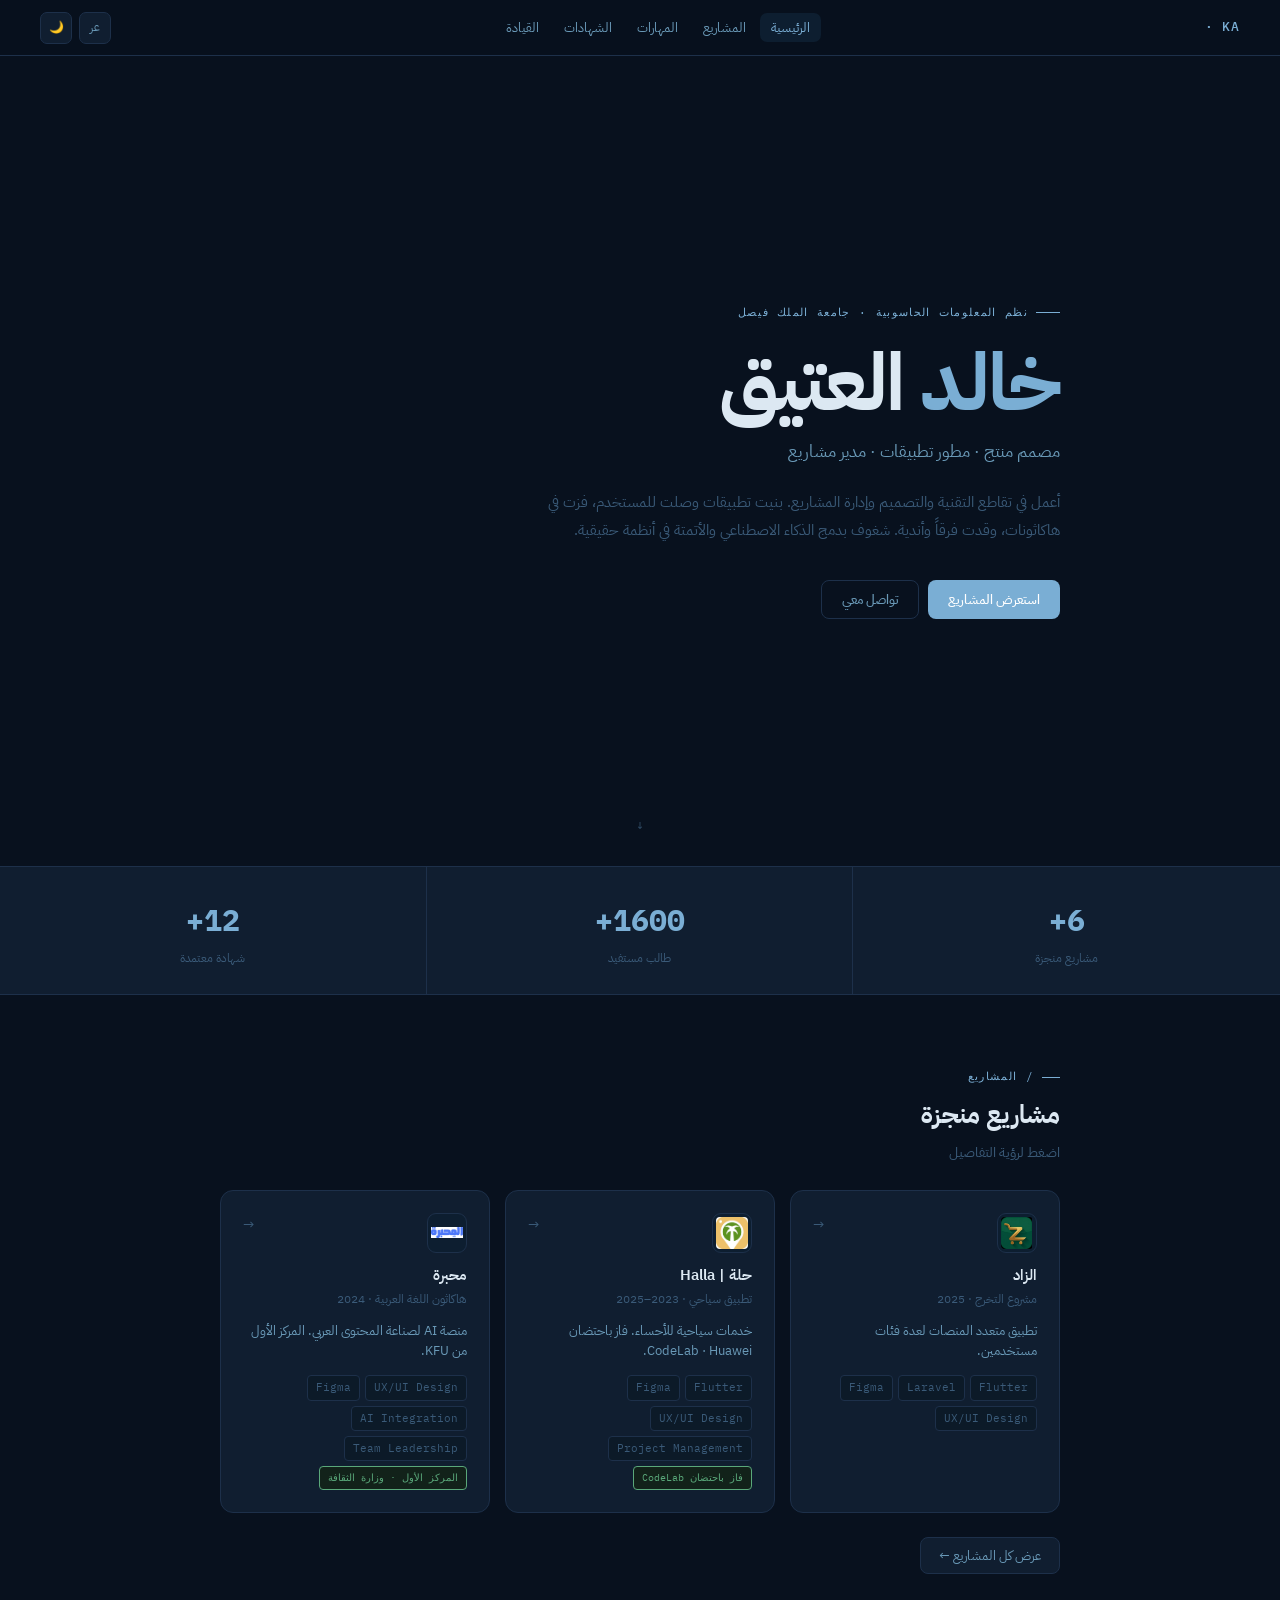
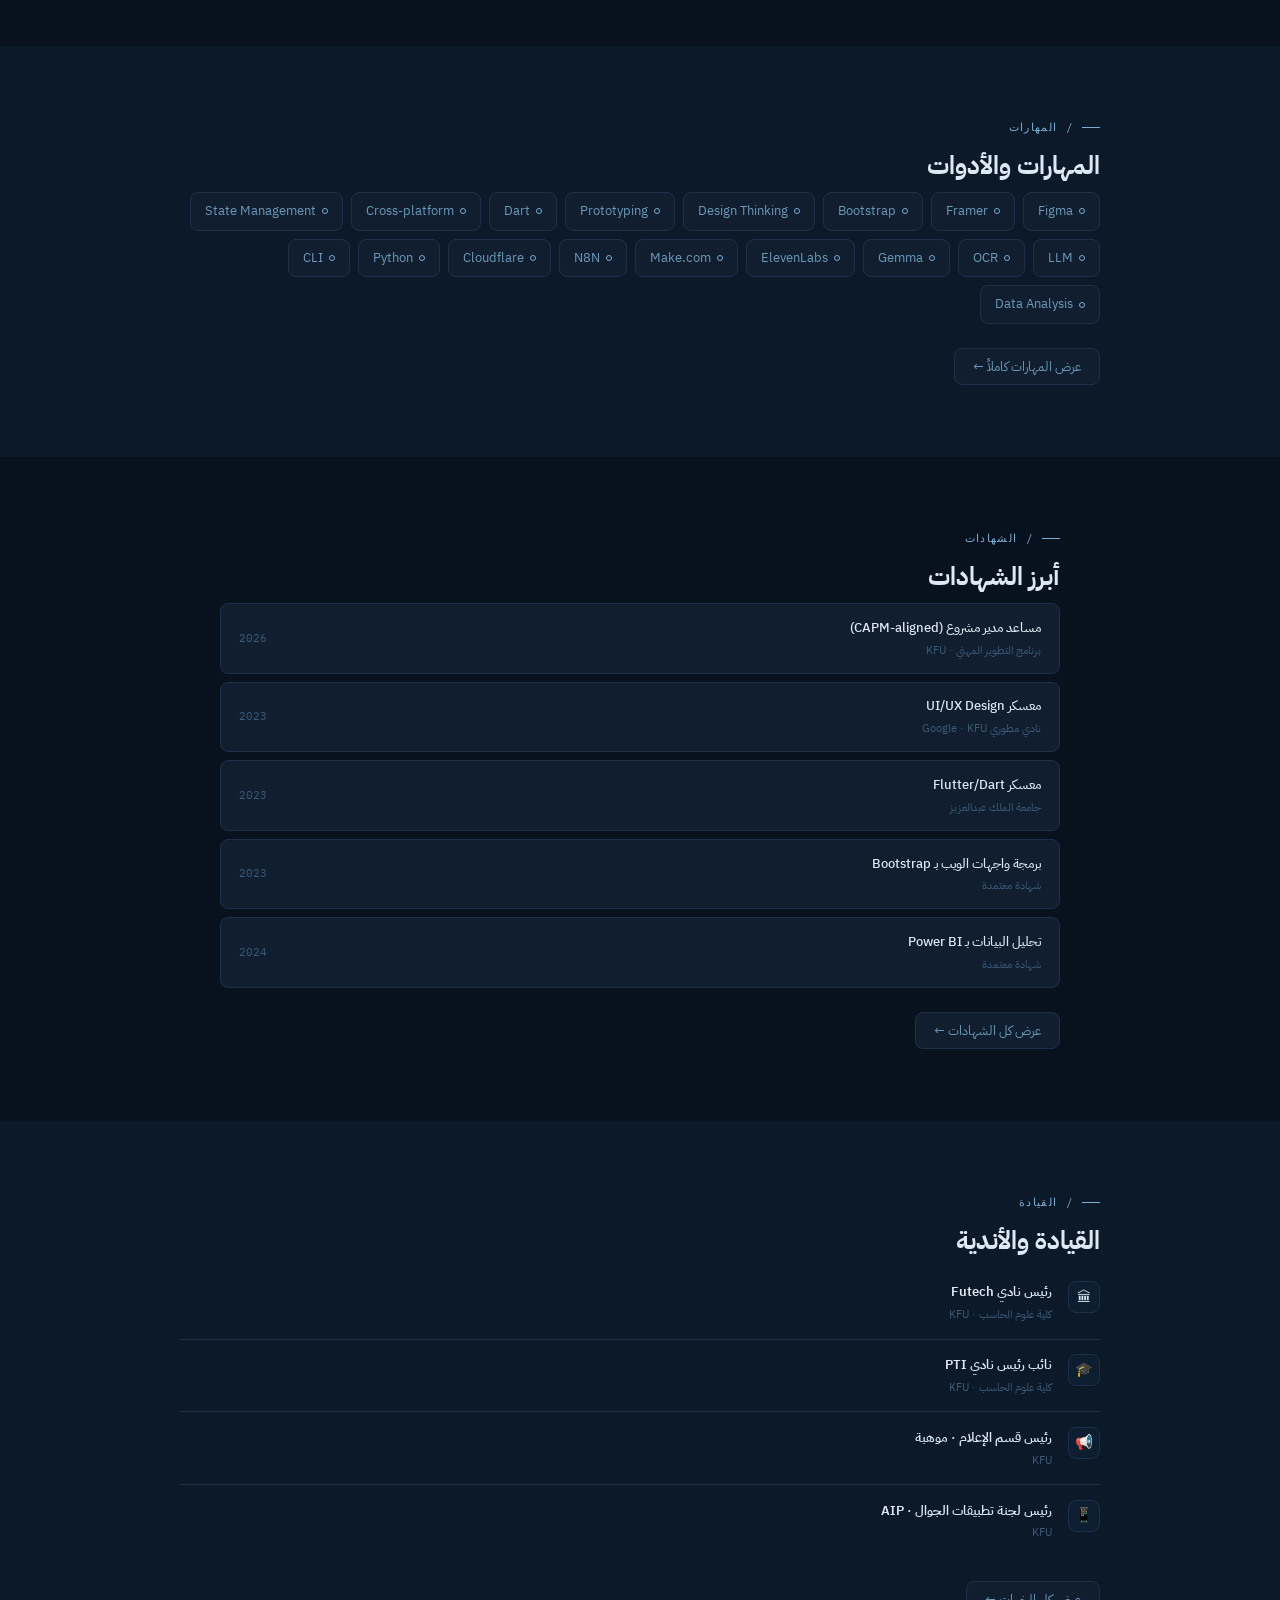
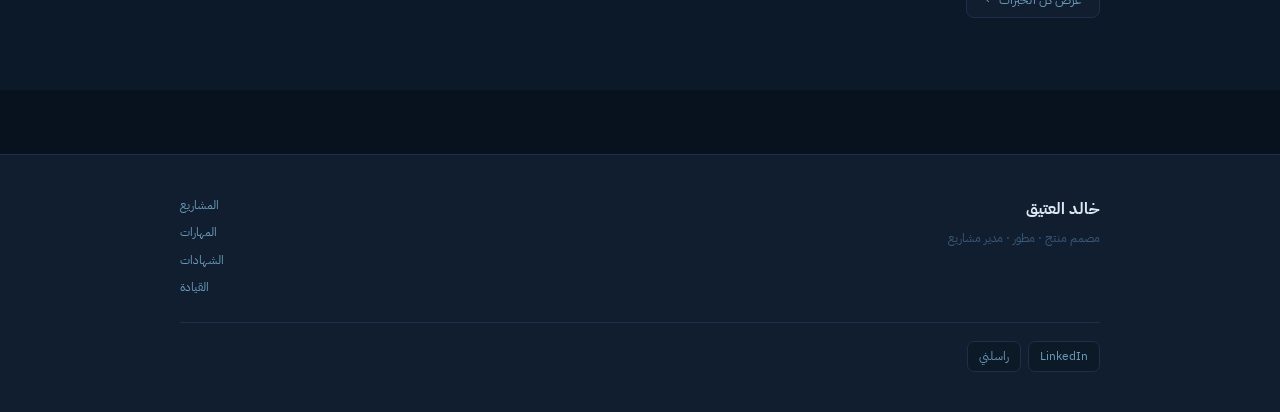
==== index.html @ 97aa2353 "Remove email protection link from index.html" ====
<!DOCTYPE html>
<html lang="ar" dir="rtl" data-theme="dark">
<head>
<meta charset="UTF-8">
<meta name="viewport" content="width=device-width,initial-scale=1.0">
<title>خالد العتيق</title>
<style>
@import url('https://fonts.googleapis.com/css2?family=IBM+Plex+Sans+Arabic:wght@300;400;500;600;700&family=IBM+Plex+Mono:wght@400;500&display=swap');

/* ── PEARL BLUE / STEEL BLUE PALETTE ── */
[data-theme="dark"]{
  --bg:#08111e;--bg2:#0c1928;--surface:#101e30;--surface2:#162538;
  --border:#1d304a;--text:#dce8f2;--text2:#6a9ab8;--muted:#3a5a78;
  --accent:#7aaed4;--accent2:#4d8ab0;--accent-dim:#0d1e30;
  --pearl:#b8d4e8;--navy:#0d2040;
  --tag:#0c1a28;--bw:#12221a;--bwt:#5aa87a;
}
[data-theme="light"]{
  --bg:#f4f8fc;--bg2:#eaf2f8;--surface:#ffffff;--surface2:#f0f7fd;
  --border:#c0d4e8;--text:#0a1828;--text2:#1a5078;--muted:#5a88a8;
  --accent:#1a6898;--accent2:#2878b0;--accent-dim:#daecf8;
  --pearl:#1a5078;--navy:#0d2040;
  --tag:#e0eef8;--bw:#d8f0e4;--bwt:#1a7840;
}

*{margin:0;padding:0;box-sizing:border-box}
html{scroll-behavior:smooth}
body{background:var(--bg);color:var(--text);font-family:'IBM Plex Sans Arabic',sans-serif;font-size:15px;line-height:1.75;transition:background .3s,color .3s}

/* NAV */
nav{position:fixed;top:0;left:0;right:0;z-index:200;background:rgba(8,17,30,.92);border-bottom:1px solid var(--border);backdrop-filter:blur(20px);display:flex;align-items:center;justify-content:space-between;padding:0 2.5rem;height:56px;transition:background .3s}
[data-theme="light"] nav{background:rgba(244,248,252,.92)}
.nav-logo{font-family:'IBM Plex Mono',monospace;font-size:13px;color:var(--accent);cursor:pointer;letter-spacing:.06em;font-weight:500}
.nav-links{display:flex;gap:3px;align-items:center}
.nav-link{background:none;border:none;cursor:pointer;color:var(--text2);font-family:'IBM Plex Sans Arabic',sans-serif;font-size:13px;padding:5px 11px;border-radius:7px;transition:all .15s}
.nav-link:hover{color:var(--text);background:var(--surface2)}
.nav-link.active{color:var(--accent);background:var(--accent-dim)}
.nav-ctrl{display:flex;gap:7px;align-items:center}
.ibt{background:var(--surface);border:1px solid var(--border);border-radius:7px;width:32px;height:32px;display:flex;align-items:center;justify-content:center;cursor:pointer;font-size:12px;color:var(--text2);transition:all .15s}
.ibt:hover{border-color:var(--accent);color:var(--accent)}

/* PAGES */
.page{display:none}
.page.active{display:block}
#page-home{padding-top:56px}

/* HERO */
.hero{min-height:90vh;display:flex;flex-direction:column;justify-content:center;padding:0 2.5rem;max-width:920px;margin:0 auto;position:relative}
.ey{font-family:'IBM Plex Mono',monospace;font-size:11px;color:var(--accent);letter-spacing:.12em;margin-bottom:1.1rem;display:flex;align-items:center;gap:8px}
.ey::before{content:'';width:24px;height:1px;background:var(--accent)}
.hero-name{font-size:clamp(2.8rem,7vw,5rem);font-weight:700;line-height:1.08;letter-spacing:-.025em;margin-bottom:.7rem}
.hero-name em{color:var(--accent);font-style:normal}
.hero-role{font-size:1.05rem;color:var(--text2);margin-bottom:1.4rem}
.hero-bio{font-size:.92rem;color:var(--muted);max-width:520px;line-height:1.9;margin-bottom:2.2rem}
.hero-cta{display:flex;gap:9px;flex-wrap:wrap}
.btn{padding:9px 20px;border-radius:8px;font-size:13px;font-family:'IBM Plex Sans Arabic',sans-serif;cursor:pointer;border:none;transition:all .2s;font-weight:500}
.btn-p{background:var(--accent);color:#fff}
.btn-p:hover{opacity:.85;transform:translateY(-1px)}
.btn-o{background:transparent;border:1px solid var(--border);color:var(--text2)}
.btn-o:hover{border-color:var(--accent);color:var(--accent);background:var(--accent-dim)}
.scroll-hint{position:absolute;bottom:2rem;left:50%;transform:translateX(-50%);display:flex;flex-direction:column;align-items:center;gap:4px;color:var(--muted);font-size:10px;font-family:'IBM Plex Mono',monospace;animation:bob 2.2s ease-in-out infinite}
@keyframes bob{0%,100%{transform:translateX(-50%) translateY(0)}50%{transform:translateX(-50%) translateY(7px)}}

/* STATS */
.stats{display:grid;grid-template-columns:repeat(3,1fr);background:var(--surface);border-top:1px solid var(--border);border-bottom:1px solid var(--border)}
.st{padding:1.6rem 1.5rem;text-align:center}
.st+.st{border-right:1px solid var(--border)}
html[dir="ltr"] .st+.st{border-right:none;border-left:1px solid var(--border)}
.stn{font-family:'IBM Plex Mono',monospace;font-size:1.9rem;font-weight:700;color:var(--accent);display:block}
.stl{font-size:12px;color:var(--muted);margin-top:2px}

/* HOME SECTIONS */
.hs{padding:4.5rem 2.5rem;max-width:920px;margin:0 auto}
.hs-alt{background:var(--bg2);padding:4.5rem 2.5rem}
.hs-alt-in{max-width:920px;margin:0 auto}
.sec-ey{font-family:'IBM Plex Mono',monospace;font-size:11px;color:var(--accent);letter-spacing:.12em;margin-bottom:.4rem;display:flex;align-items:center;gap:8px}
.sec-ey::before{content:'';width:18px;height:1px;background:var(--accent)}
.sec-ttl{font-size:1.55rem;font-weight:700;margin-bottom:.3rem}
.sec-sub{color:var(--muted);font-size:.87rem;margin-bottom:1.5rem}
.sec-footer{margin-top:1.5rem;display:flex;align-items:center;gap:8px}
.more-btn{background:var(--surface);border:1px solid var(--border);border-radius:8px;padding:8px 18px;font-size:13px;color:var(--text2);cursor:pointer;font-family:'IBM Plex Sans Arabic',sans-serif;transition:all .15s}
.more-btn:hover{border-color:var(--accent);color:var(--accent);background:var(--accent-dim)}

/* PROJECT CARDS */
.pgrid{display:grid;grid-template-columns:repeat(auto-fill,minmax(255px,1fr));gap:.9rem}
.pcard{background:var(--surface);border:1px solid var(--border);border-radius:13px;padding:1.4rem;cursor:pointer;transition:all .2s;display:flex;flex-direction:column;gap:.65rem}
.pcard:hover{border-color:var(--accent);transform:translateY(-3px);box-shadow:0 8px 28px rgba(122,174,212,.12);background:var(--surface2)}
.pcard-top{display:flex;justify-content:space-between;align-items:flex-start}
.pcard-ico{width:40px;height:40px;border-radius:9px;background:var(--accent-dim);display:flex;align-items:center;justify-content:center;font-size:1.15rem;border:1px solid var(--border)}
.parr{color:var(--muted);font-size:14px;transition:color .15s}
.pcard:hover .parr{color:var(--accent)}
.pt{font-size:.92rem;font-weight:600}
.ps{font-size:12px;color:var(--muted)}
.pd{font-size:13px;color:var(--text2);line-height:1.6}
.tags{display:flex;flex-wrap:wrap;gap:5px;margin-top:3px}
.tag{background:var(--tag);border:1px solid var(--border);border-radius:4px;padding:2px 8px;font-size:11px;color:var(--muted);font-family:'IBM Plex Mono',monospace}
.badge{padding:2px 8px;border-radius:4px;font-size:10px;font-family:'IBM Plex Mono',monospace;border:1px solid}
.b-def{background:var(--tag);border-color:var(--border);color:var(--muted)}
.b-win{background:var(--bw);border-color:var(--bwt);color:var(--bwt)}

/* HOME SKILLS — compact chips */
.hs-skill-row{display:flex;flex-wrap:wrap;gap:8px}
.hsc{background:var(--surface);border:1px solid var(--border);border-radius:8px;padding:7px 14px;font-size:13px;color:var(--text2);display:flex;align-items:center;gap:6px;cursor:pointer;transition:all .15s}
.hsc:hover{border-color:var(--accent);color:var(--accent);background:var(--accent-dim)}
.hsc-dot{width:6px;height:6px;border-radius:50%;background:var(--accent-dim);border:1px solid var(--accent);flex-shrink:0}

/* HOME CERTS — compact list */
.cert-compact{display:flex;flex-direction:column;gap:.5rem}
.cc-row{background:var(--surface);border:1px solid var(--border);border-radius:8px;padding:.8rem 1.1rem;display:flex;justify-content:space-between;align-items:center;gap:1rem;cursor:default;transition:border-color .15s}
.cc-row:hover{border-color:var(--accent-dim)}
.cc-name{font-size:13px;font-weight:500}
.cc-org{font-size:11px;color:var(--muted);margin-top:1px}
.cc-yr{font-family:'IBM Plex Mono',monospace;font-size:11px;color:var(--muted);white-space:nowrap}

/* HOME LEADERSHIP — compact timeline */
.tl-compact{display:flex;flex-direction:column}
.tlc{display:grid;grid-template-columns:32px 1fr;gap:1rem;padding:.9rem 0;border-bottom:1px solid var(--border);align-items:start}
.tlc:last-child{border-bottom:none}
.tlc-ico{width:32px;height:32px;border-radius:8px;background:var(--accent-dim);border:1px solid var(--border);display:flex;align-items:center;justify-content:center;font-size:.9rem;flex-shrink:0}
.tlc-t{font-size:13px;font-weight:600;margin-bottom:1px}
.tlc-o{font-size:11px;color:var(--muted)}

/* INNER SKILL CARDS */
.skill-cards{display:grid;grid-template-columns:repeat(auto-fill,minmax(270px,1fr));gap:1rem}
.skcard{background:var(--surface);border:1px solid var(--border);border-radius:13px;padding:1.4rem;transition:border-color .2s}
.skcard:hover{border-color:var(--accent)}
.skcard-head{display:flex;align-items:center;gap:10px;margin-bottom:.9rem}
.skcard-ico{width:36px;height:36px;border-radius:8px;background:var(--accent-dim);border:1px solid var(--border);display:flex;align-items:center;justify-content:center;font-size:.95rem;flex-shrink:0}
.skcard-name{font-size:.93rem;font-weight:600}
.skcard-desc{font-size:12px;color:var(--text2);line-height:1.65;margin-bottom:.8rem}
.skcard-linked{display:flex;flex-wrap:wrap;gap:5px}
.lnk{background:var(--tag);border:1px solid var(--border);border-radius:6px;padding:3px 9px;font-size:11px;color:var(--text2);cursor:pointer;transition:all .15s}
.lnk:hover{border-color:var(--accent);color:var(--accent);background:var(--accent-dim)}

/* INNER PAGES */
.inner{padding-top:56px;min-height:100vh}
.icont{max-width:920px;margin:0 auto;padding:3rem 2.5rem}
.back{display:inline-flex;align-items:center;gap:6px;color:var(--muted);font-size:13px;cursor:pointer;margin-bottom:1.5rem;transition:color .15s}
.back:hover{color:var(--accent)}
.dcard{background:var(--surface);border:1px solid var(--border);border-radius:13px;padding:1.8rem;margin-bottom:1rem}
.d-ico{width:48px;height:48px;border-radius:9px;background:var(--accent-dim);display:flex;align-items:center;justify-content:center;font-size:1.3rem;margin-bottom:1rem;border:1px solid var(--border)}
.d-ttl{font-size:1.4rem;font-weight:700;margin-bottom:.25rem}
.d-meta{font-size:12px;color:var(--muted);margin-bottom:.8rem}
.d-desc{font-size:.91rem;color:var(--text2);line-height:1.88}
.dsec{margin-top:1.3rem}
.dslbl{font-family:'IBM Plex Mono',monospace;font-size:10px;color:var(--accent);letter-spacing:.1em;margin-bottom:.6rem}
.dbuls{display:flex;flex-direction:column;gap:.35rem}
.dbul{font-size:13px;color:var(--text2);padding-right:1rem;position:relative}
.dbul::before{content:'–';position:absolute;right:0;color:var(--accent)}
html[dir="ltr"] .dbul{padding-right:0;padding-left:1rem}
html[dir="ltr"] .dbul::before{right:auto;left:0}
.chips{display:flex;flex-wrap:wrap;gap:5px}
.chip{background:var(--tag);border:1px solid var(--border);border-radius:7px;padding:4px 10px;font-size:12px;color:var(--text2);cursor:pointer;transition:all .15s}
.chip:hover{border-color:var(--accent);color:var(--accent);background:var(--accent-dim)}
.divl{border:none;border-top:1px solid var(--border);margin:2rem 0}

/* INNER TIMELINE */
.tl{display:flex;flex-direction:column}
.tli{display:grid;grid-template-columns:90px 1fr;gap:1.4rem;padding:1.1rem 0;border-bottom:1px solid var(--border)}
.tli:last-child{border-bottom:none}
.tly{font-family:'IBM Plex Mono',monospace;font-size:11px;color:var(--accent);padding-top:3px}
.tlt{font-size:14px;font-weight:600;margin-bottom:2px}
.tlo{font-size:12px;color:var(--muted);margin-bottom:4px}
.tld{font-size:13px;color:var(--text2);line-height:1.6}

/* FOOTER */
footer{background:var(--surface);border-top:1px solid var(--border);padding:2.5rem 2.5rem;margin-top:4rem}
.fti{max-width:920px;margin:0 auto;display:grid;grid-template-columns:1fr auto;gap:2rem;align-items:start}
.ft-n{font-size:1rem;font-weight:700;margin-bottom:.3rem}
.ft-tg{font-size:12px;color:var(--muted)}
.ft-ls{display:flex;flex-direction:column;gap:.4rem;align-items:flex-end}
.ft-l{font-size:12px;color:var(--text2);cursor:pointer;transition:color .15s}
.ft-l:hover{color:var(--accent)}
.ftb{max-width:920px;margin:1.5rem auto 0;border-top:1px solid var(--border);padding-top:1.1rem;display:flex;justify-content:space-between;align-items:center;flex-wrap:wrap;gap:.8rem}
.ftc{font-size:11px;color:var(--muted);font-family:'IBM Plex Mono',monospace}
.ftcs{display:flex;gap:7px}
.ftch{background:var(--tag);border:1px solid var(--border);border-radius:7px;padding:4px 11px;font-size:12px;color:var(--text2);cursor:pointer;transition:all .15s}
.ftch:hover{border-color:var(--accent);color:var(--accent)}

/* CERT FULL */
.cert-full{display:flex;flex-direction:column;gap:.6rem}
.cf{background:var(--surface);border:1px solid var(--border);border-radius:9px;padding:.9rem 1.2rem;flex-direction:column;gap:4px;display:flex;transition:border-color .15s}
.cf:hover{border-color:var(--accent)}
.cf-h{display:flex;justify-content:space-between;align-items:center;gap:1rem}
.cf-n{font-size:13px;font-weight:500}
.cf-o{font-size:11px;color:var(--muted);margin-top:1px}
.cf-y{font-family:'IBM Plex Mono',monospace;font-size:11px;color:var(--muted);white-space:nowrap}

@media(max-width:640px){nav{padding:0 1rem}.hero,.hs,.icont{padding:2rem 1rem}.stats{grid-template-columns:1fr 1fr}.pgrid,.skill-cards{grid-template-columns:1fr}.fti{grid-template-columns:1fr}.ft-ls{align-items:flex-start}.nav-link:not(.active){display:none}}
</style>
</head>
<body>
<div id="img-store" style="display:none">
  <img id="img-mihbara-logo" src="[data-uri]">
  <img id="img-halla-logo" src="[data-uri]">
  <img id="img-alzad-logo" src="[data-uri]">
  <img id="img-halla" src="[data-uri]">
  <img id="img-barbershop" src="[data-uri]">
  <img id="img-mihbara" src="[data-uri]">
  <img id="img-shahidati" src="[data-uri]">
</div>


<nav>
  <div class="nav-logo" onclick="go('home')">KA ·</div>
  <div class="nav-links">
    <button class="nav-link active" data-p="home" onclick="go('home')" data-ar="الرئيسية" data-en="Home">الرئيسية</button>
    <button class="nav-link" data-p="projects" onclick="go('projects')" data-ar="المشاريع" data-en="Projects">المشاريع</button>
    <button class="nav-link" data-p="skills" onclick="go('skills')" data-ar="المهارات" data-en="Skills">المهارات</button>
    <button class="nav-link" data-p="certs" onclick="go('certs')" data-ar="الشهادات" data-en="Certs">الشهادات</button>
    <button class="nav-link" data-p="lead" onclick="go('lead')" data-ar="القيادة" data-en="Leadership">القيادة</button>
  </div>
  <div class="nav-ctrl">
    <div class="ibt" onclick="toggleLang()" id="langBtn">عر</div>
    <div class="ibt" onclick="toggleTheme()" id="themeBtn">🌙</div>
  </div>
</nav>

<!-- ═══════ HOME ═══════ -->
<div id="page-home" class="page active">

  <section class="hero">
    <div class="ey" data-ar="نظم المعلومات الحاسوبية · جامعة الملك فيصل" data-en="Computer Information Systems · King Faisal University">نظم المعلومات الحاسوبية · جامعة الملك فيصل</div>
    <h1 class="hero-name"><em data-ar="خالد" data-en="Khaled">خالد</em> <span data-ar="العتيق" data-en="Alateeq">العتيق</span></h1>
    <p class="hero-role" data-ar="مصمم منتج · مطور تطبيقات · مدير مشاريع" data-en="Product Designer · App Developer · Project Manager">مصمم منتج · مطور تطبيقات · مدير مشاريع</p>
    <p class="hero-bio" data-ar="أعمل في تقاطع التقنية والتصميم وإدارة المشاريع. بنيت تطبيقات وصلت للمستخدم، فزت في هاكاثونات، وقدت فرقاً وأندية. شغوف بدمج الذكاء الاصطناعي والأتمتة في أنظمة حقيقية." data-en="I work at the intersection of technology, design, and project management. Built real apps, won hackathons, led clubs and teams. Passionate about AI integration and automation in real systems.">أعمل في تقاطع التقنية والتصميم وإدارة المشاريع. بنيت تطبيقات وصلت للمستخدم، فزت في هاكاثونات، وقدت فرقاً وأندية. شغوف بدمج الذكاء الاصطناعي والأتمتة في أنظمة حقيقية.</p>
    <div class="hero-cta">
      <button class="btn btn-p" onclick="go('projects')" data-ar="استعرض المشاريع" data-en="View Projects">استعرض المشاريع</button>
      <button class="btn btn-o" onclick="window.open('https://linkedin.com/in/khaled-alateeq')" data-ar="تواصل معي" data-en="Get in Touch">تواصل معي</button>
    </div>
    <div class="scroll-hint">↓</div>
  </section>

  <div class="stats">
    <div class="st"><span class="stn">6+</span><div class="stl" data-ar="مشاريع منجزة" data-en="Projects">مشاريع منجزة</div></div>
    <div class="st"><span class="stn">1600+</span><div class="stl" data-ar="طالب مستفيد" data-en="Students Reached">طالب مستفيد</div></div>
    <div class="st"><span class="stn">12+</span><div class="stl" data-ar="شهادة معتمدة" data-en="Certifications">شهادة معتمدة</div></div>
  </div>

  <!-- HOME: PROJECTS -->
  <div class="hs">
    <div class="sec-ey" data-ar="/ المشاريع" data-en="/ projects">/ المشاريع</div>
    <h2 class="sec-ttl" data-ar="مشاريع منجزة" data-en="Selected Work">مشاريع منجزة</h2>
    <p class="sec-sub" data-ar="اضغط لرؤية التفاصيل" data-en="Click for full details">اضغط لرؤية التفاصيل</p>
    <div class="pgrid" id="hpg"></div>
    <div class="sec-footer">
      <button class="more-btn" onclick="go('projects')" data-ar="عرض كل المشاريع ←" data-en="All Projects →">عرض كل المشاريع ←</button>
    </div>
  </div>

  <!-- HOME: SKILLS -->
  <div class="hs-alt">
    <div class="hs-alt-in">
      <div class="sec-ey" data-ar="/ المهارات" data-en="/ skills">/ المهارات</div>
      <h2 class="sec-ttl" data-ar="المهارات والأدوات" data-en="Skills & Tools">المهارات والأدوات</h2>
      <div class="hs-skill-row" id="hsk"></div>
      <div class="sec-footer"><button class="more-btn" onclick="go('skills')" data-ar="عرض المهارات كاملاً ←" data-en="All Skills →">عرض المهارات كاملاً ←</button></div>
    </div>
  </div>

  <!-- HOME: CERTS -->
  <div class="hs">
    <div class="sec-ey" data-ar="/ الشهادات" data-en="/ certifications">/ الشهادات</div>
    <h2 class="sec-ttl" data-ar="أبرز الشهادات" data-en="Top Certifications">أبرز الشهادات</h2>
    <div class="cert-compact" id="hcl"></div>
    <div class="sec-footer"><button class="more-btn" onclick="go('certs')" data-ar="عرض كل الشهادات ←" data-en="All Certifications →">عرض كل الشهادات ←</button></div>
  </div>

  <!-- HOME: LEADERSHIP -->
  <div class="hs-alt">
    <div class="hs-alt-in">
      <div class="sec-ey" data-ar="/ القيادة" data-en="/ leadership">/ القيادة</div>
      <h2 class="sec-ttl" data-ar="القيادة والأندية" data-en="Leadership & Clubs">القيادة والأندية</h2>
      <div class="tl-compact" id="htl"></div>
      <div class="sec-footer"><button class="more-btn" onclick="go('lead')" data-ar="عرض كل الخبرات ←" data-en="All Experience →">عرض كل الخبرات ←</button></div>
    </div>
  </div>

  <footer>
    <div class="fti">
      <div><div class="ft-n" data-ar="خالد العتيق" data-en="Khaled Alateeq">خالد العتيق</div><div class="ft-tg" data-ar="مصمم منتج · مطور · مدير مشاريع" data-en="Product Designer · Developer · PM">مصمم منتج · مطور · مدير مشاريع</div></div>
      <div class="ft-ls">
        <div class="ft-l" onclick="go('projects')" data-ar="المشاريع" data-en="Projects">المشاريع</div>
        <div class="ft-l" onclick="go('skills')" data-ar="المهارات" data-en="Skills">المهارات</div>
        <div class="ft-l" onclick="go('certs')" data-ar="الشهادات" data-en="Certs">الشهادات</div>
        <div class="ft-l" onclick="go('lead')" data-ar="القيادة" data-en="Leadership">القيادة</div>
      </div>
    </div>
    <div class="ftb">
      <div class="ftcs">
        <div class="ftch" onclick="window.open('https://linkedin.com/in/khaled-alateeq')">LinkedIn</div>
        <div class="ftch" onclick="window.open('mailto:k.akateeq.cis@gmail.com')" data-ar="راسلني" data-en="Email">راسلني</div>
      </div>
    </div>
  </footer>
</div>

<!-- ═══════ PROJECTS PAGE ═══════ -->
<div id="page-projects" class="page inner">
  <div class="icont">
    <div class="sec-ey" data-ar="/ المشاريع" data-en="/ projects">/ المشاريع</div>
    <h1 class="sec-ttl" style="margin-bottom:1.6rem" data-ar="مشاريع منجزة" data-en="Selected Work">مشاريع منجزة</h1>
    <div class="pgrid" id="ipg"></div>
  </div>
</div>

<!-- PROJECT DETAIL -->
<div id="page-pd" class="page inner">
  <div class="icont">
    <div class="back" onclick="go('projects')">← <span data-ar="المشاريع" data-en="Projects">المشاريع</span></div>
    <div id="pdb"></div>
  </div>
</div>

<!-- ═══════ SKILLS PAGE ═══════ -->
<div id="page-skills" class="page inner">
  <div class="icont">
    <div class="sec-ey" data-ar="/ المهارات" data-en="/ skills">/ المهارات</div>
    <h1 class="sec-ttl" style="margin-bottom:1.6rem" data-ar="المهارات والأدوات" data-en="Skills & Tools">المهارات والأدوات</h1>
    <div class="skill-cards" id="isk"></div>
  </div>
</div>

<!-- ═══════ CERTS PAGE ═══════ -->
<div id="page-certs" class="page inner">
  <div class="icont">
    <div class="sec-ey" data-ar="/ الشهادات" data-en="/ certifications">/ الشهادات</div>
    <h1 class="sec-ttl" style="margin-bottom:1.6rem" data-ar="الشهادات والتدريب" data-en="Certifications">الشهادات والتدريب</h1>
    <div class="cert-full" id="icl"></div>
  </div>
</div>

<!-- ═══════ LEADERSHIP PAGE ═══════ -->
<div id="page-lead" class="page inner">
  <div class="icont">
    <div class="sec-ey" data-ar="/ القيادة" data-en="/ leadership">/ القيادة</div>
    <h1 class="sec-ttl" style="margin-bottom:1.6rem" data-ar="القيادة والأندية" data-en="Leadership & Clubs">القيادة والأندية</h1>
    <div class="tl" id="itl"></div>
  </div>
</div>

<script data-cfasync="false" src="/cdn-cgi/scripts/5c5dd728/cloudflare-static/email-decode.min.js"></script><script>
const S={lang:'ar',theme:'dark'};
const ar=()=>S.lang==='ar';
const t=o=>o[S.lang]||o.ar;

const PROJ=[
  {id:'alzad',ico:'🏗',img:'',badges:[],
   ar:{title:'الزاد',sub:'مشروع التخرج · 2025',desc:'تطبيق متعدد المنصات لعدة فئات مستخدمين.',long:'مشروع تخرج متكامل على iOS وAndroid مع خلفية Laravel وذكاء اصطناعي. أجريت دراسة جدوى كاملة، حللت الأنظمة، صممت بـ Figma، وطورت بـ Flutter.',roles:['محلل أنظمة','مصمم UX/UI','مطور Flutter','دراسة جدوى']},
   en:{title:'Al-Zad',sub:'Graduation Project · 2025',desc:'Cross-platform app for multiple user types.',long:'Full graduation project on iOS & Android with Laravel backend and AI integration. Conducted feasibility study, systems analysis, designed with Figma, built with Flutter.',roles:['Systems Analyst','UX/UI Designer','Flutter Developer','Feasibility Study']},
   skills:['Flutter','Laravel','Figma','UX/UI Design','AI Integration','SQL'],certs:['flutter-bc','ux-bc']},
  {id:'halla',ico:'🗺',img:'[data-uri]',badges:[{ar:'فاز باحتضان CodeLab',en:'Won CodeLab Incubation',w:true}],
   ar:{title:'حلة | Halla',sub:'تطبيق سياحي · 2023–2025',desc:'خدمات سياحية للأحساء. فاز باحتضان CodeLab · Huawei.',long:"مشروع ريادي سياحي. صممت الواجهات وطورت التطبيق وأدرت المشروع. شارك في هاكاثونات وبرنامج منشآت (8 أسابيع).",roles:['مصمم UX/UI','مطور Flutter','مدير مشروع']},
   en:{title:'Halla | حلة',sub:'Tourism App · 2023–2025',desc:'Tourism services app for Al-Ahsa. Won CodeLab incubation.',long:"Startup tourism project. Designed UI, developed the app, managed the project. Participated in hackathons and Monsha'at pre-accelerator (8 weeks).",roles:['UX/UI Designer','Flutter Developer','Project Manager']},
   skills:['Flutter','Figma','UX/UI Design','Project Management'],certs:['flutter-bc']},
  {id:'mihbara',ico:'✦',img:'[data-uri]',badges:[{ar:'المركز الأول · وزارة الثقافة',en:'1st Place · Ministry of Culture',w:true}],
   ar:{title:'محبرة',sub:'هاكاثون اللغة العربية · 2024',desc:'منصة AI لصناعة المحتوى العربي. المركز الأول من KFU.',long:'منصة ذكاء اصطناعي للكتّاب العرب. قدت الفريق في 36 ساعة للفوز بالمركز الأول في هاكاثون وزارة الثقافة.',roles:['قائد UX/UI','قيادة الفريق','تصميم العرض']},
   en:{title:'Mihbara',sub:'Arabic Hackathon · 2024',desc:'AI Arabic content platform. 1st place, only winner from KFU.',long:'AI platform for Arabic content creation. Led team through 36-hour hackathon, designed full UX, won 1st place at Ministry of Culture.',roles:['UX/UI Lead','Team Leadership','Pitch Design']},
   skills:['UX/UI Design','Figma','AI Integration','Team Leadership'],certs:['ux-bc']},
  {id:'shahidati',ico:'◎',img:'[data-uri]',badges:[{ar:'مفتوح المصدر',en:'Open Source',w:false}],
   ar:{title:'شهادتي',sub:'أداة Python · 2025',desc:'OCR + LLM لاستخراج بيانات الشهادات من PDF والصور.',long:'أداة مفتوحة المصدر بـ Python تعتمد OCR ونموذج Gemma. صممت منطق التحليل وهيكل المخرجات وواجهة CLI.',roles:['مطور Python','مهندس AI','Open Source']},
   en:{title:'Shahidati',sub:'Python Tool · 2025',desc:'OCR + LLM to extract certificate data from PDFs/images.',long:'Open source Python tool using OCR and Gemma via Ollama. Designed parsing logic, output schema, and CLI interface.',roles:['Python Developer','AI Engineer','Open Source']},
   skills:['Python','LLM / OCR','AI Integration'],certs:[]},
,
  {id:'barbershop',ico:'✂',badges:[],
   ar:{title:'Barbershop',sub:'نظام حجز حلاقة · 2024',desc:'داشبورد ويب لحجز مواعيد الحلاقة وإدارة الطلبات والتقييمات.',long:'نظام داشبورد ويب لإدارة صالون حلاقة. يشمل قائمة انتظار الطلبات، التقييمات، وإدارة الموظفين. طورت الواجهة الأمامية والخلفية.',roles:['مصمم UI','مطور الواجهة الأمامية','تصميم النظام']},
   en:{title:'Barbershop',sub:'Barbershop Booking System · 2024',desc:'Web dashboard for booking appointments, managing orders and reviews.',long:'Web dashboard system for a barbershop. Includes order queue, reviews/ratings, and staff management. Developed both frontend and backend.',roles:['UI Designer','Frontend Developer','System Design']},
   skills:['UI Design','Web Frontend','Dashboard','Bootstrap'],certs:[]},
  {id:'aitask',ico:'⚙',img:'',badges:[],
   ar:{title:'AI Task Management',sub:'أتمتة ذكية · 2025',desc:'Notion + Telegram Bot + صوت + NLP. إدارة مهام تلقائية.',long:'قاعدة بيانات Notion منظمة مع Telegram Bot وElevenLabs للصوت وCloudflare وطبقة NLP للإدخال التلقائي.',roles:['مهندس الأنظمة','مطور Automation','تكامل AI']},
   en:{title:'AI Task Management',sub:'Smart Automation · 2025',desc:'Notion + Telegram Bot + voice + NLP auto-entry.',long:'Structured Notion database + Telegram Bot + ElevenLabs voice + Cloudflare + NLP layer for automatic data entry.',roles:['Systems Engineer','Automation Dev','AI Integration']},
   skills:['Python','AI Integration','Make.com','N8N','Cloudflare','Notion'],certs:[]},
];

const SKILLS=[
  {ico:'🎨',k:'ux',ar:{name:'UX/UI Design',desc:'تصميم واجهات وتجربة مستخدم موثقة بمشاريع حقيقية وصلت للمستخدم الفعلي.'},en:{name:'UX/UI Design',desc:'Interface and UX design backed by real projects that reached actual users.'},items:['Figma','Framer','Bootstrap','Design Thinking','Prototyping'],proj:['alzad','halla','mihbara'],certs:['ux-bc']},
  {ico:'📱',k:'flutter',ar:{name:'Flutter',desc:'تطوير تطبيقات iOS وAndroid. استخدمته في مشروع التخرج وحلة.'},en:{name:'Flutter',desc:'iOS & Android app development. Used in graduation project and Halla.'},items:['Dart','Cross-platform','State Management'],proj:['alzad','halla'],certs:['flutter-bc']},
  {ico:'🤖',k:'ai',ar:{name:'AI Integration',desc:'دمج نماذج LLM في أنظمة حقيقية: شهادتي وAI Task Management.'},en:{name:'AI Integration',desc:'Integrating LLM models into real systems: Shahidati and AI Task Management.'},items:['LLM','OCR','Gemma','ElevenLabs'],proj:['alzad','shahidati','aitask'],certs:[]},
  {ico:'⚡',k:'auto',ar:{name:'Automation',desc:'أتمتة سير العمل باستخدام Make.com وN8N وPython وCloudflare.'},en:{name:'Automation',desc:'Workflow automation using Make.com, N8N, Python, and Cloudflare.'},items:['Make.com','N8N','Cloudflare','Python'],proj:['aitask'],certs:[]},
  {ico:'🐍',k:'py',ar:{name:'Python',desc:'برمجة أدوات وتحليل بيانات وبناء أنظمة. موثق بمشروع شهادتي.'},en:{name:'Python',desc:'Tool scripting, data analysis, system building. Backed by Shahidati.'},items:['OCR','CLI','Data Analysis','Streamlit'],proj:['shahidati','aitask'],certs:['sql','powerbi']},
  {ico:'🗄',k:'db',ar:{name:'Databases & Systems Analysis',desc:'تصميم قواعد بيانات علائقية وتحليل الأنظمة. موثق في مشروع الزاد.'},en:{name:'Databases & Systems Analysis',desc:'Relational DB design and systems analysis. Backed by Al-Zad.'},items:['SQL','Laravel','Notion','PHP MyAdmin'],proj:['alzad'],certs:['sql']},
  {ico:'📊',k:'data',ar:{name:'Data Analysis',desc:'تحليل البيانات بـ Power BI وSQL. شهادات معتمدة ومعسكر تطبيقي.'},en:{name:'Data Analysis',desc:'Data analysis with Power BI and SQL. Certified with practical bootcamp.'},items:['Power BI','SQL','Excel','Streamlit'],proj:[],certs:['powerbi','sql','data-bc']},
  {ico:'🗓',k:'pm',ar:{name:'Project Management',desc:'إدارة مشاريع ريادية وأكاديمية. شهادة CAPM-aligned وخبرة في الهاكاثونات.'},en:{name:'Project Management',desc:'Managing startup and academic projects. CAPM-aligned cert + hackathon experience.'},items:['Agile','Kanban','Stakeholder Mgmt','Documentation'],proj:['halla','mihbara'],certs:['capm','strategic']},
];

const CERTS=[
  {id:'capm',yr:'2026',proj:[],ar:{n:'مساعد مدير مشروع (CAPM-aligned)',o:'برنامج التطوير المهني · KFU'},en:{n:'Assistant Project Manager (CAPM-aligned)',o:'Student Professional Development · KFU'}},
  {id:'ux-bc',yr:'2023',proj:['alzad','mihbara'],ar:{n:'معسكر UI/UX Design',o:'نادي مطوري Google · KFU'},en:{n:'UI/UX Design Bootcamp',o:'Google Developer Student Club · KFU'}},
  {id:'flutter-bc',yr:'2023',proj:['alzad','halla'],ar:{n:'معسكر Flutter/Dart',o:'جامعة الملك عبدالعزيز'},en:{n:'Flutter/Dart Bootcamp',o:'King Abdulaziz University'}},
  {id:'bootstrap',yr:'2023',proj:[],ar:{n:'برمجة واجهات الويب بـ Bootstrap',o:'شهادة معتمدة'},en:{n:'Web Interfaces — Bootstrap',o:'Certified'}},
  {id:'powerbi',yr:'2024',proj:[],ar:{n:'تحليل البيانات بـ Power BI',o:'شهادة معتمدة'},en:{n:'Data Analysis with Power BI',o:'Certified'}},
  {id:'sql',yr:'2024',proj:[],ar:{n:'مقدمة في SQL',o:'شهادة معتمدة'},en:{n:'Introduction to SQL',o:'Certified'}},
  {id:'data-bc',yr:'2024',proj:[],ar:{n:'معسكر تحليل البيانات',o:'نادي علوم الحاسب · جامعة الإمام'},en:{n:'Data Analysis Bootcamp',o:'CS Club · Imam Abdulrahman University'}},
  {id:'framer',yr:'2024',proj:[],ar:{n:'Framer Web Tool',o:'شهادة معتمدة'},en:{n:'Framer Web Tool',o:'Certified'}},
  {id:'strategic',yr:'2023',proj:[],ar:{n:'التخطيط الاستراتيجي للمنشآت الصغيرة والمتوسطة',o:'منشآت'},en:{n:'Strategic Planning for SMEs',o:"Monsha'at"}},
  {id:'comm',yr:'2023',proj:[],ar:{n:'التواصل بثقة في بيئة العمل',o:'شهادة معتمدة'},en:{n:'Communication with Confidence',o:'Certified'}},
  {id:'creative',yr:'2023',proj:[],ar:{n:'التفكير الإبداعي وتقنية الابتكار',o:'شهادة معتمدة'},en:{n:'Creative Thinking & Innovation',o:'Certified'}},
  {id:'chatgpt',yr:'2024',proj:[],ar:{n:'ChatGPT Content Creator',o:'Simplilearn'},en:{n:'ChatGPT Content Creator',o:'Simplilearn'}},
];

const CLUBS=[
  {yr:'2024–',ico:'🏛',ar:{t:'رئيس نادي Futech',o:'كلية علوم الحاسب · KFU',d:'قاد النادي، نظّم اليوم العالمي للبرمجة، ورشة Notion لـ50+ طالب، وبنى نظام Notion للأندية.'},en:{t:'Club President — Futech',o:'College of CS · KFU',d:'Led club, organized World Programming Day, delivered Notion workshop for 50+ students, built club ops system.'}},
  {yr:'2023–24',ico:'🎓',ar:{t:'نائب رئيس نادي PTI',o:'كلية علوم الحاسب · KFU',d:'دعم الإدارة، ورشة "Hit the Book in a Gentle Way". النادي فاز بجائزة أفضل نادٍ.'},en:{t:'Vice President — PTI',o:'College of CS · KFU',d:'Supported operations, delivered "Hit the Book in a Gentle Way". Club won Best Club Award.'}},
  {yr:'2023–24',ico:'📢',ar:{t:'رئيس قسم الإعلام · موهبة',o:'KFU',d:'طوّر الهوية الإعلامية وقاد فريق المحتوى والتصميم والتغطية.'},en:{t:'Media Division Head · Mohibah',o:'KFU',d:'Developed media identity, led content and event coverage team.'}},
  {yr:'2024',ico:'📱',ar:{t:'رئيس لجنة تطبيقات الجوال · AIP',o:'KFU',d:'درّب الأعضاء على Flutter وأعدّ مواد تعليمية.'},en:{t:'Mobile Dev Head · AIP',o:'KFU',d:'Trained members on Flutter UI, produced design learning materials.'}},
  {yr:'2024',ico:'🔧',ar:{t:'مشرف منصة مظلة',o:'KFU',d:'جمع المتطلبات وأشرف على التطوير والتدريب.'},en:{t:'Platform Supervisor — Mathala',o:'KFU',d:'Gathered requirements, supervised development and training.'}},
  {yr:'صيف 2024',ico:'🌱',ar:{t:'معلم تقني متطوع',o:'جمعية بصمات · برنامج بكره',d:'أشرف على MVP لـ3 مشاريع ريادية. درّب طلاب المتوسطة على التقنية والريادة.'},en:{t:'Technical Instructor (Volunteer)',o:'Basmat · Bokra Program',d:'Supervised MVP of 3 startups. Trained middle-school students in tech and entrepreneurship.'}},
  {yr:'2025',ico:'💼',ar:{t:'بطولة أرامكو الاستشارية',o:'أرامكو',d:'فريق متعدد التخصصات — حل استراتيجي قائم على البيانات.'},en:{t:'Consulting Championship',o:'Aramco',d:'Cross-disciplinary team — strategic data-driven solution.'}},
];

/* ── RENDERERS ── */
function rProj(id,limit){
  const el=document.getElementById(id);if(!el)return;
  const src=limit?PROJ.slice(0,limit):PROJ;
  el.innerHTML=src.map(p=>{
    const d=t(p);
    const b=p.badges.map(b=>`<span class="badge ${b.w?'b-win':'b-def'}">${ar()?b.ar:b.en}</span>`).join('');
    return`<div class="pcard" onclick="openProj('${p.id}')">
      <div class="pcard-top"><div class="pcard-ico">${(()=>{var l=document.getElementById('img-'+p.id+'-logo');return l?'<img src="'+l.src+'" style="width:100%;height:100%;object-fit:contain;border-radius:7px;padding:3px">':p.ico;})()}</div><span class="parr">→</span></div>
      <div><div class="pt">${d.title}</div><div class="ps">${d.sub}</div></div>
      <div class="pd">${d.desc}</div>
      <div class="tags">${p.skills.slice(0,4).map(s=>`<span class="tag">${s}</span>`).join('')}${b}</div>
    </div>`
  }).join('');
}

function rHomeSkills(){
  const el=document.getElementById('hsk');if(!el)return;
  const all=[...new Set(SKILLS.flatMap(s=>s.items))].slice(0,18);
  el.innerHTML=all.map(s=>`<div class="hsc"><div class="hsc-dot"></div>${s}</div>`).join('');
}

function rSkillCards(){
  const el=document.getElementById('isk');if(!el)return;
  el.innerHTML=SKILLS.map(sk=>{
    const d=t(sk);
    const rp=PROJ.filter(p=>sk.proj.includes(p.id));
    const rc=CERTS.filter(c=>sk.certs.includes(c.id));
    const pHTML=rp.length?rp.map(p=>`<span class="lnk" onclick="openProj('${p.id}')">${p.ico} ${t(p).title}</span>`).join(''):'';
    const cHTML=rc.length?rc.map(c=>`<span class="lnk" onclick="go('certs')">📜 ${t(c).n}</span>`).join(''):'';
    return`<div class="skcard">
      <div class="skcard-head"><div class="skcard-ico">${sk.ico}</div><div class="skcard-name">${d.name}</div></div>
      <div class="skcard-desc">${d.desc}</div>
      ${sk.items.map(i=>`<span class="tag" style="margin-bottom:4px">${i}</span>`).join('')}
      ${(pHTML||cHTML)?`<div style="margin-top:.8rem;display:flex;flex-direction:column;gap:.4rem">
        ${pHTML?`<div style="font-family:'IBM Plex Mono',monospace;font-size:10px;color:var(--accent);margin-bottom:.3rem">${ar()?'مشاريع موثِّقة':'Evidence — Projects'}</div><div class="skcard-linked">${pHTML}</div>`:''}
        ${cHTML?`<div style="font-family:'IBM Plex Mono',monospace;font-size:10px;color:var(--accent);margin:.5rem 0 .3rem">${ar()?'شهادات موثِّقة':'Evidence — Certs'}</div><div class="skcard-linked">${cHTML}</div>`:''}
      </div>`:''}
    </div>`;
  }).join('');
}

function rCertsCompact(){
  const el=document.getElementById('hcl');if(!el)return;
  el.innerHTML=CERTS.slice(0,5).map(c=>{
    const d=t(c);
    return`<div class="cc-row"><div><div class="cc-name">${d.n}</div><div class="cc-org">${d.o}</div></div><div class="cc-yr">${c.yr}</div></div>`;
  }).join('');
}

function rCertsFull(){
  const el=document.getElementById('icl');if(!el)return;
  el.innerHTML=CERTS.map(c=>{
    const d=t(c);
    const rp=PROJ.filter(p=>c.proj.includes(p.id));
    const rh=rp.length?`<div style="margin-top:7px;display:flex;flex-wrap:wrap;gap:5px">${rp.map(p=>`<span class="chip" onclick="openProj('${p.id}')">${p.ico} ${t(p).title}</span>`).join('')}</div>`:'';
    return`<div class="cf"><div class="cf-h"><div><div class="cf-n">${d.n}</div><div class="cf-o">${d.o}</div></div><div class="cf-y">${c.yr}</div></div>${rh}</div>`;
  }).join('');
}

function rHomeClubs(){
  const el=document.getElementById('htl');if(!el)return;
  el.innerHTML=CLUBS.slice(0,4).map(c=>{
    const d=ar()?c.ar:c.en;
    return`<div class="tlc"><div class="tlc-ico">${c.ico}</div><div><div class="tlc-t">${d.t}</div><div class="tlc-o">${d.o}</div></div></div>`;
  }).join('');
}

function rFullClubs(){
  const el=document.getElementById('itl');if(!el)return;
  el.innerHTML=CLUBS.map(c=>{
    const d=ar()?c.ar:c.en;
    return`<div class="tli"><div class="tly">${c.yr}</div><div><div class="tlt">${d.t}</div><div class="tlo">${d.o}</div><div class="tld">${d.d}</div></div></div>`;
  }).join('');
}

function openProj(id){
  const p=PROJ.find(x=>x.id===id);const d=t(p);
  const rc=CERTS.filter(c=>p.certs.includes(c.id));
  const ch=rc.length?`<div class="dsec"><div class="dslbl">${ar()?'شهادات مرتبطة':'Related Certs'}</div><div class="chips">${rc.map(c=>`<span class="chip" onclick="go('certs')">📜 ${t(c).n}</span>`).join('')}</div></div>`:'';
  const logoEl = document.getElementById('img-'+p.id+'-logo');
  const logoHTML = logoEl ? `<div style="width:52px;height:52px;border-radius:10px;overflow:hidden;border:1px solid var(--border);margin-bottom:1rem;background:#fff;display:flex;align-items:center;justify-content:center;padding:4px"><img src="${logoEl.src}" style="width:100%;height:100%;object-fit:contain"></div>` : `<div class="d-ico">${p.ico}</div>`;
  const imgSrc = getProjImg(p.id);
  const imgHTML = imgSrc ? `<div style="margin-bottom:1rem;border-radius:10px;overflow:hidden;border:1px solid var(--border)"><img src="${imgSrc}" style="width:100%;display:block;object-fit:cover" alt="${d.title}"/></div>` : '';
  document.getElementById('pdb').innerHTML=`
    ${imgHTML}
    <div class="dcard">${logoHTML}<h1 class="d-ttl">${d.title}</h1><div class="d-meta">${d.sub}</div><p class="d-desc">${d.long}</p></div>
    <div class="dcard">
      <div class="dsec"><div class="dslbl">${ar()?'الأدوار':'Roles'}</div><div class="dbuls">${d.roles.map(r=>`<div class="dbul">${r}</div>`).join('')}</div></div>
      <div class="dsec"><div class="dslbl">${ar()?'المهارات المستخدمة':'Skills Used'}</div><div class="chips">${p.skills.map(s=>`<span class="chip">${s}</span>`).join('')}</div></div>
      ${ch}
      ${p.badges.length?`<div class="tags" style="margin-top:1rem">${p.badges.map(b=>`<span class="badge ${b.w?'b-win':'b-def'}">${ar()?b.ar:b.en}</span>`).join('')}</div>`:''}
    </div>`;
  go('pd');
}

/* ── NAVIGATION ── */
function go(pg){
  document.querySelectorAll('.page').forEach(p=>p.classList.remove('active'));
  document.querySelectorAll('.nav-link').forEach(l=>l.classList.remove('active'));
  const tgt=document.getElementById('page-'+pg);
  if(tgt)tgt.classList.add('active');
  const btn=document.querySelector(`[data-p="${pg}"]`);
  if(btn)btn.classList.add('active');
  window.scrollTo({top:0,behavior:'smooth'});
  if(pg==='home'){rProj('hpg',3);rHomeSkills();rCertsCompact();rHomeClubs();}
  if(pg==='projects')rProj('ipg');
  if(pg==='skills')rSkillCards();
  if(pg==='certs')rCertsFull();
  if(pg==='lead')rFullClubs();
}

/* ── LANG ── */
function toggleLang(){
  S.lang=S.lang==='ar'?'en':'ar';
  document.documentElement.lang=S.lang;
  document.documentElement.dir=ar()?'rtl':'ltr';
  document.getElementById('langBtn').textContent=ar()?'عر':'EN';
  document.querySelectorAll('[data-ar]').forEach(el=>{const v=ar()?el.dataset.ar:el.dataset.en;if(v!==undefined)el.textContent=v;});
  const a=document.querySelector('.page.active');if(a)go(a.id.replace('page-',''));
}

/* ── THEME ── */
function toggleTheme(){
  S.theme=S.theme==='dark'?'light':'dark';
  document.documentElement.setAttribute('data-theme',S.theme);
  document.getElementById('themeBtn').textContent=S.theme==='dark'?'🌙':'☀️';
}


function getProjImg(id){
  var el=document.getElementById('img-'+id);
  return el?el.src:null;
}

go('home');
</script>

</body>
</html>
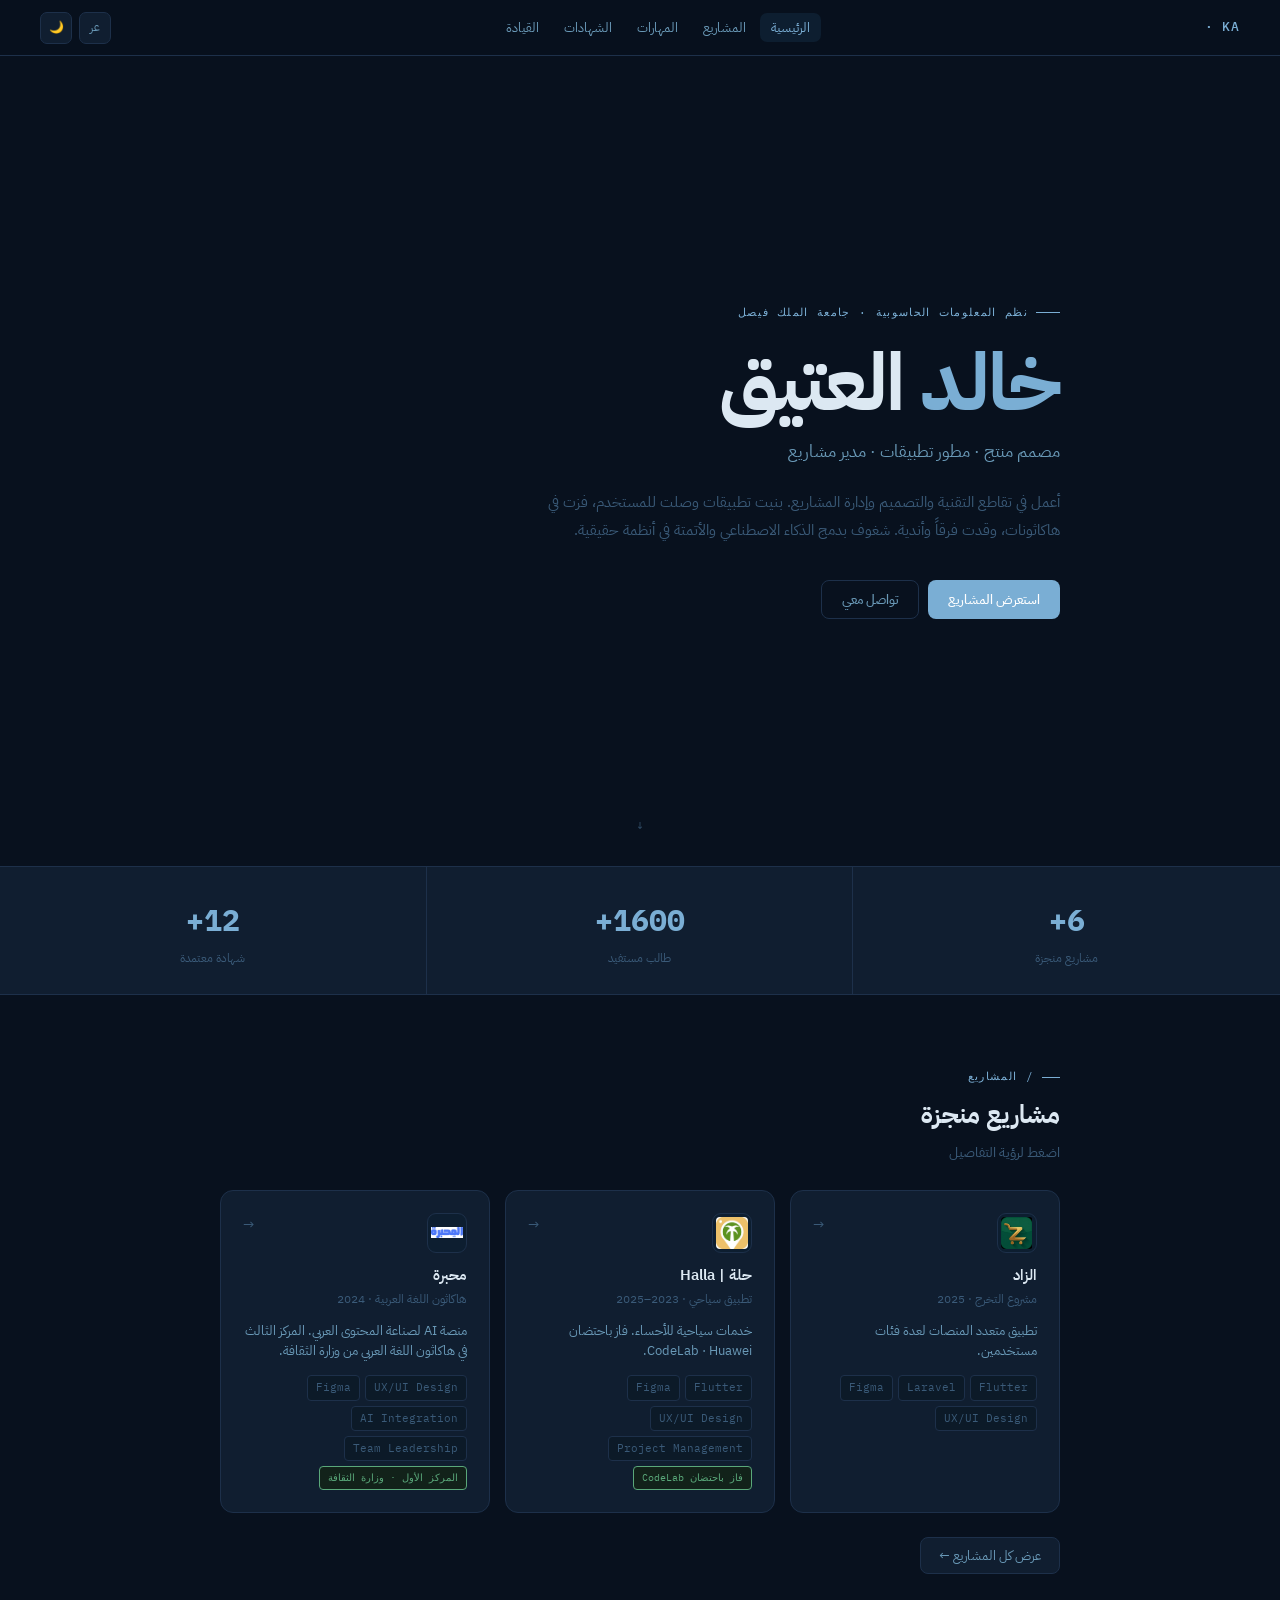
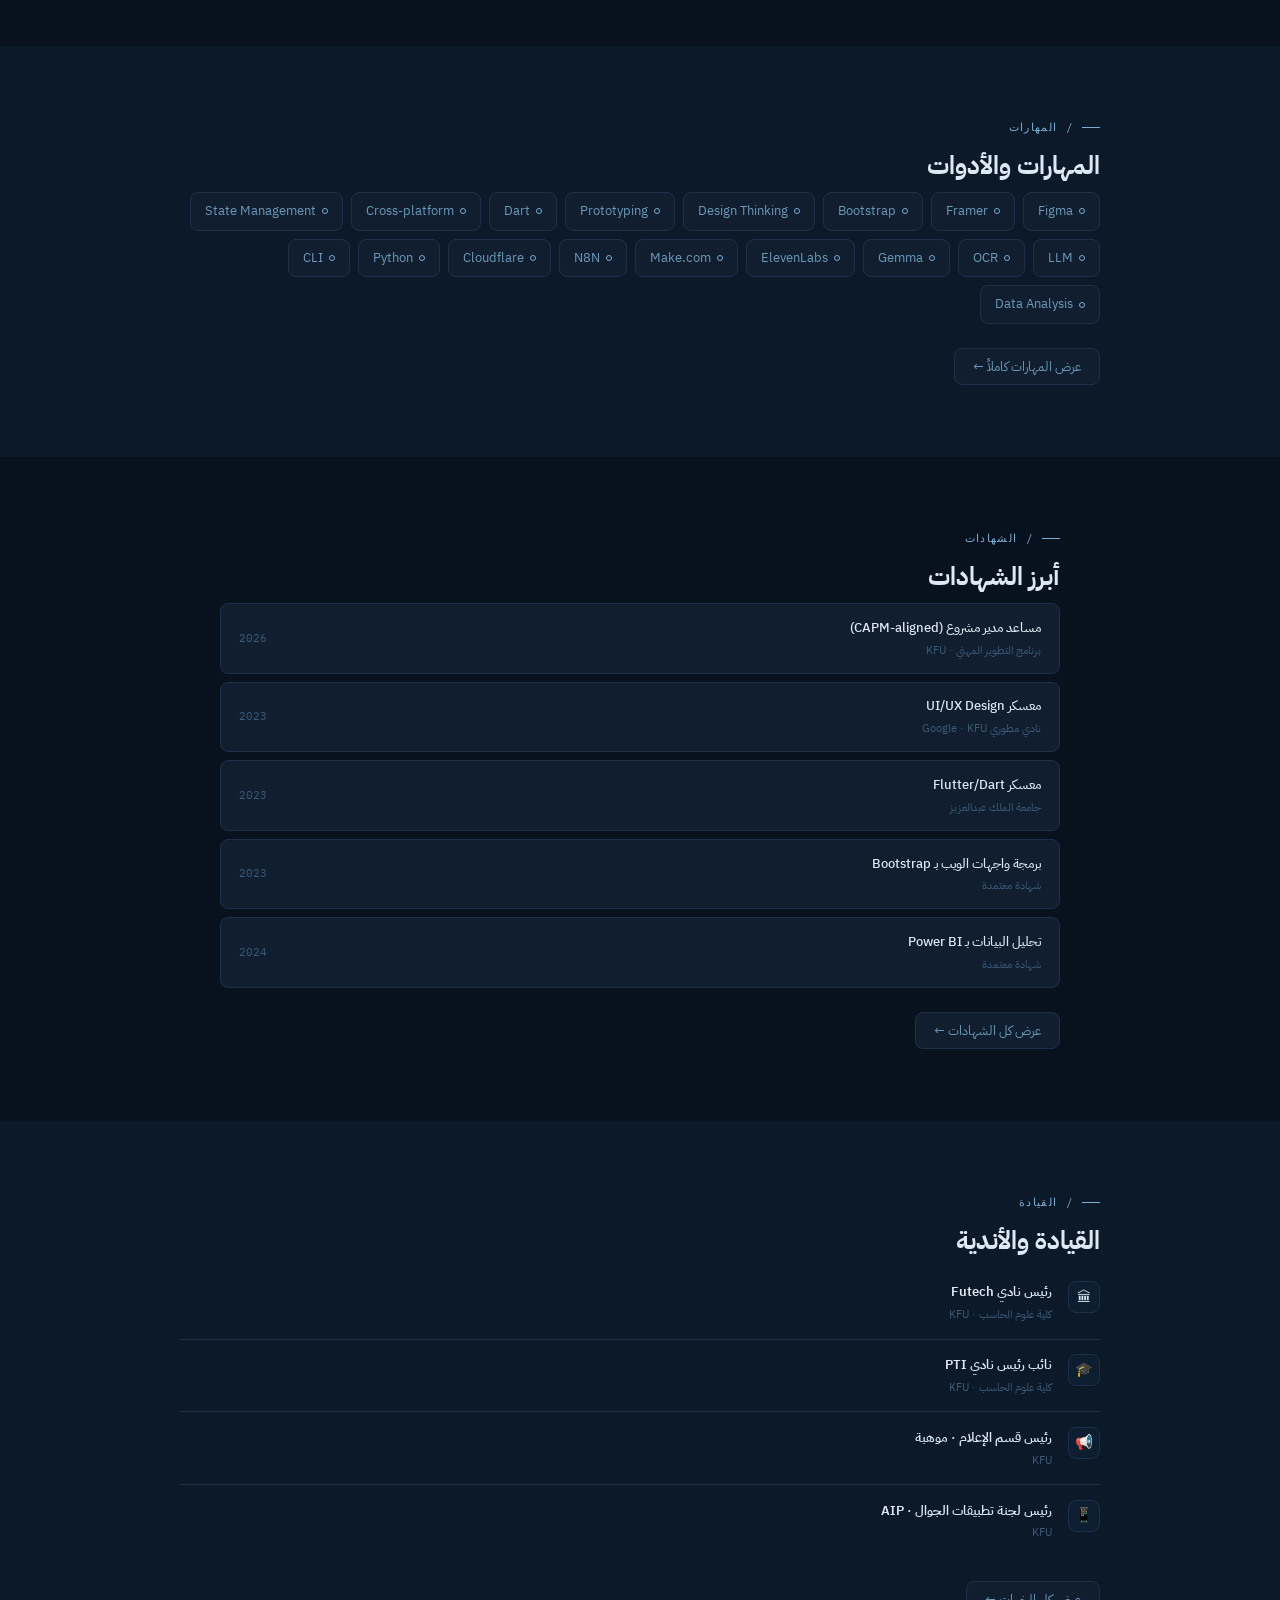
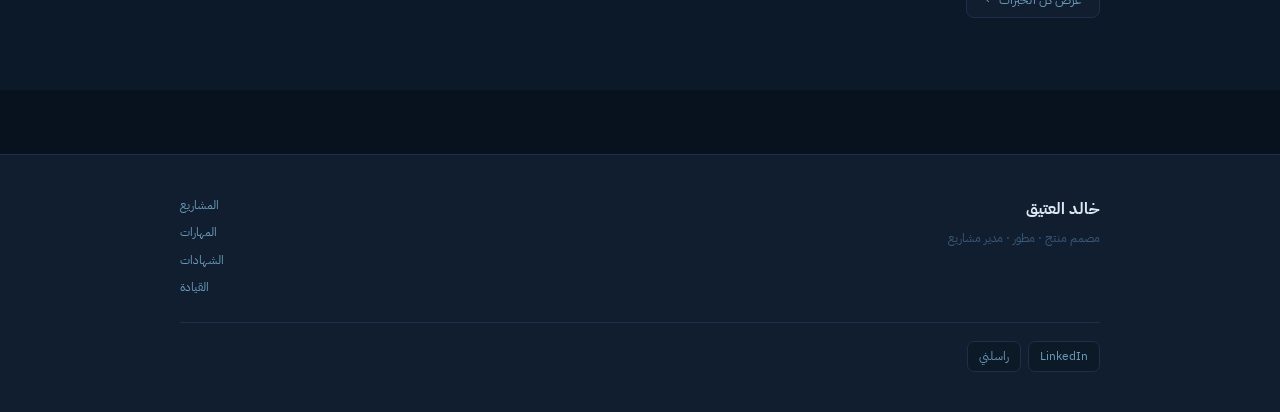
==== commit 9762bf9e: "تعديل المركز الاول الى الثالث" ====
--- a/index.html
+++ b/index.html
@@ -1,550 +1,1458 @@
 <!DOCTYPE html>
 <html lang="ar" dir="rtl" data-theme="dark">
+
 <head>
-<meta charset="UTF-8">
-<meta name="viewport" content="width=device-width,initial-scale=1.0">
-<title>خالد العتيق</title>
-<style>
-@import url('https://fonts.googleapis.com/css2?family=IBM+Plex+Sans+Arabic:wght@300;400;500;600;700&family=IBM+Plex+Mono:wght@400;500&display=swap');
-
-/* ── PEARL BLUE / STEEL BLUE PALETTE ── */
-[data-theme="dark"]{
-  --bg:#08111e;--bg2:#0c1928;--surface:#101e30;--surface2:#162538;
-  --border:#1d304a;--text:#dce8f2;--text2:#6a9ab8;--muted:#3a5a78;
-  --accent:#7aaed4;--accent2:#4d8ab0;--accent-dim:#0d1e30;
-  --pearl:#b8d4e8;--navy:#0d2040;
-  --tag:#0c1a28;--bw:#12221a;--bwt:#5aa87a;
-}
-[data-theme="light"]{
-  --bg:#f4f8fc;--bg2:#eaf2f8;--surface:#ffffff;--surface2:#f0f7fd;
-  --border:#c0d4e8;--text:#0a1828;--text2:#1a5078;--muted:#5a88a8;
-  --accent:#1a6898;--accent2:#2878b0;--accent-dim:#daecf8;
-  --pearl:#1a5078;--navy:#0d2040;
-  --tag:#e0eef8;--bw:#d8f0e4;--bwt:#1a7840;
-}
-
-*{margin:0;padding:0;box-sizing:border-box}
-html{scroll-behavior:smooth}
-body{background:var(--bg);color:var(--text);font-family:'IBM Plex Sans Arabic',sans-serif;font-size:15px;line-height:1.75;transition:background .3s,color .3s}
-
-/* NAV */
-nav{position:fixed;top:0;left:0;right:0;z-index:200;background:rgba(8,17,30,.92);border-bottom:1px solid var(--border);backdrop-filter:blur(20px);display:flex;align-items:center;justify-content:space-between;padding:0 2.5rem;height:56px;transition:background .3s}
-[data-theme="light"] nav{background:rgba(244,248,252,.92)}
-.nav-logo{font-family:'IBM Plex Mono',monospace;font-size:13px;color:var(--accent);cursor:pointer;letter-spacing:.06em;font-weight:500}
-.nav-links{display:flex;gap:3px;align-items:center}
-.nav-link{background:none;border:none;cursor:pointer;color:var(--text2);font-family:'IBM Plex Sans Arabic',sans-serif;font-size:13px;padding:5px 11px;border-radius:7px;transition:all .15s}
-.nav-link:hover{color:var(--text);background:var(--surface2)}
-.nav-link.active{color:var(--accent);background:var(--accent-dim)}
-.nav-ctrl{display:flex;gap:7px;align-items:center}
-.ibt{background:var(--surface);border:1px solid var(--border);border-radius:7px;width:32px;height:32px;display:flex;align-items:center;justify-content:center;cursor:pointer;font-size:12px;color:var(--text2);transition:all .15s}
-.ibt:hover{border-color:var(--accent);color:var(--accent)}
-
-/* PAGES */
-.page{display:none}
-.page.active{display:block}
-#page-home{padding-top:56px}
-
-/* HERO */
-.hero{min-height:90vh;display:flex;flex-direction:column;justify-content:center;padding:0 2.5rem;max-width:920px;margin:0 auto;position:relative}
-.ey{font-family:'IBM Plex Mono',monospace;font-size:11px;color:var(--accent);letter-spacing:.12em;margin-bottom:1.1rem;display:flex;align-items:center;gap:8px}
-.ey::before{content:'';width:24px;height:1px;background:var(--accent)}
-.hero-name{font-size:clamp(2.8rem,7vw,5rem);font-weight:700;line-height:1.08;letter-spacing:-.025em;margin-bottom:.7rem}
-.hero-name em{color:var(--accent);font-style:normal}
-.hero-role{font-size:1.05rem;color:var(--text2);margin-bottom:1.4rem}
-.hero-bio{font-size:.92rem;color:var(--muted);max-width:520px;line-height:1.9;margin-bottom:2.2rem}
-.hero-cta{display:flex;gap:9px;flex-wrap:wrap}
-.btn{padding:9px 20px;border-radius:8px;font-size:13px;font-family:'IBM Plex Sans Arabic',sans-serif;cursor:pointer;border:none;transition:all .2s;font-weight:500}
-.btn-p{background:var(--accent);color:#fff}
-.btn-p:hover{opacity:.85;transform:translateY(-1px)}
-.btn-o{background:transparent;border:1px solid var(--border);color:var(--text2)}
-.btn-o:hover{border-color:var(--accent);color:var(--accent);background:var(--accent-dim)}
-.scroll-hint{position:absolute;bottom:2rem;left:50%;transform:translateX(-50%);display:flex;flex-direction:column;align-items:center;gap:4px;color:var(--muted);font-size:10px;font-family:'IBM Plex Mono',monospace;animation:bob 2.2s ease-in-out infinite}
-@keyframes bob{0%,100%{transform:translateX(-50%) translateY(0)}50%{transform:translateX(-50%) translateY(7px)}}
-
-/* STATS */
-.stats{display:grid;grid-template-columns:repeat(3,1fr);background:var(--surface);border-top:1px solid var(--border);border-bottom:1px solid var(--border)}
-.st{padding:1.6rem 1.5rem;text-align:center}
-.st+.st{border-right:1px solid var(--border)}
-html[dir="ltr"] .st+.st{border-right:none;border-left:1px solid var(--border)}
-.stn{font-family:'IBM Plex Mono',monospace;font-size:1.9rem;font-weight:700;color:var(--accent);display:block}
-.stl{font-size:12px;color:var(--muted);margin-top:2px}
-
-/* HOME SECTIONS */
-.hs{padding:4.5rem 2.5rem;max-width:920px;margin:0 auto}
-.hs-alt{background:var(--bg2);padding:4.5rem 2.5rem}
-.hs-alt-in{max-width:920px;margin:0 auto}
-.sec-ey{font-family:'IBM Plex Mono',monospace;font-size:11px;color:var(--accent);letter-spacing:.12em;margin-bottom:.4rem;display:flex;align-items:center;gap:8px}
-.sec-ey::before{content:'';width:18px;height:1px;background:var(--accent)}
-.sec-ttl{font-size:1.55rem;font-weight:700;margin-bottom:.3rem}
-.sec-sub{color:var(--muted);font-size:.87rem;margin-bottom:1.5rem}
-.sec-footer{margin-top:1.5rem;display:flex;align-items:center;gap:8px}
-.more-btn{background:var(--surface);border:1px solid var(--border);border-radius:8px;padding:8px 18px;font-size:13px;color:var(--text2);cursor:pointer;font-family:'IBM Plex Sans Arabic',sans-serif;transition:all .15s}
-.more-btn:hover{border-color:var(--accent);color:var(--accent);background:var(--accent-dim)}
-
-/* PROJECT CARDS */
-.pgrid{display:grid;grid-template-columns:repeat(auto-fill,minmax(255px,1fr));gap:.9rem}
-.pcard{background:var(--surface);border:1px solid var(--border);border-radius:13px;padding:1.4rem;cursor:pointer;transition:all .2s;display:flex;flex-direction:column;gap:.65rem}
-.pcard:hover{border-color:var(--accent);transform:translateY(-3px);box-shadow:0 8px 28px rgba(122,174,212,.12);background:var(--surface2)}
-.pcard-top{display:flex;justify-content:space-between;align-items:flex-start}
-.pcard-ico{width:40px;height:40px;border-radius:9px;background:var(--accent-dim);display:flex;align-items:center;justify-content:center;font-size:1.15rem;border:1px solid var(--border)}
-.parr{color:var(--muted);font-size:14px;transition:color .15s}
-.pcard:hover .parr{color:var(--accent)}
-.pt{font-size:.92rem;font-weight:600}
-.ps{font-size:12px;color:var(--muted)}
-.pd{font-size:13px;color:var(--text2);line-height:1.6}
-.tags{display:flex;flex-wrap:wrap;gap:5px;margin-top:3px}
-.tag{background:var(--tag);border:1px solid var(--border);border-radius:4px;padding:2px 8px;font-size:11px;color:var(--muted);font-family:'IBM Plex Mono',monospace}
-.badge{padding:2px 8px;border-radius:4px;font-size:10px;font-family:'IBM Plex Mono',monospace;border:1px solid}
-.b-def{background:var(--tag);border-color:var(--border);color:var(--muted)}
-.b-win{background:var(--bw);border-color:var(--bwt);color:var(--bwt)}
-
-/* HOME SKILLS — compact chips */
-.hs-skill-row{display:flex;flex-wrap:wrap;gap:8px}
-.hsc{background:var(--surface);border:1px solid var(--border);border-radius:8px;padding:7px 14px;font-size:13px;color:var(--text2);display:flex;align-items:center;gap:6px;cursor:pointer;transition:all .15s}
-.hsc:hover{border-color:var(--accent);color:var(--accent);background:var(--accent-dim)}
-.hsc-dot{width:6px;height:6px;border-radius:50%;background:var(--accent-dim);border:1px solid var(--accent);flex-shrink:0}
-
-/* HOME CERTS — compact list */
-.cert-compact{display:flex;flex-direction:column;gap:.5rem}
-.cc-row{background:var(--surface);border:1px solid var(--border);border-radius:8px;padding:.8rem 1.1rem;display:flex;justify-content:space-between;align-items:center;gap:1rem;cursor:default;transition:border-color .15s}
-.cc-row:hover{border-color:var(--accent-dim)}
-.cc-name{font-size:13px;font-weight:500}
-.cc-org{font-size:11px;color:var(--muted);margin-top:1px}
-.cc-yr{font-family:'IBM Plex Mono',monospace;font-size:11px;color:var(--muted);white-space:nowrap}
-
-/* HOME LEADERSHIP — compact timeline */
-.tl-compact{display:flex;flex-direction:column}
-.tlc{display:grid;grid-template-columns:32px 1fr;gap:1rem;padding:.9rem 0;border-bottom:1px solid var(--border);align-items:start}
-.tlc:last-child{border-bottom:none}
-.tlc-ico{width:32px;height:32px;border-radius:8px;background:var(--accent-dim);border:1px solid var(--border);display:flex;align-items:center;justify-content:center;font-size:.9rem;flex-shrink:0}
-.tlc-t{font-size:13px;font-weight:600;margin-bottom:1px}
-.tlc-o{font-size:11px;color:var(--muted)}
-
-/* INNER SKILL CARDS */
-.skill-cards{display:grid;grid-template-columns:repeat(auto-fill,minmax(270px,1fr));gap:1rem}
-.skcard{background:var(--surface);border:1px solid var(--border);border-radius:13px;padding:1.4rem;transition:border-color .2s}
-.skcard:hover{border-color:var(--accent)}
-.skcard-head{display:flex;align-items:center;gap:10px;margin-bottom:.9rem}
-.skcard-ico{width:36px;height:36px;border-radius:8px;background:var(--accent-dim);border:1px solid var(--border);display:flex;align-items:center;justify-content:center;font-size:.95rem;flex-shrink:0}
-.skcard-name{font-size:.93rem;font-weight:600}
-.skcard-desc{font-size:12px;color:var(--text2);line-height:1.65;margin-bottom:.8rem}
-.skcard-linked{display:flex;flex-wrap:wrap;gap:5px}
-.lnk{background:var(--tag);border:1px solid var(--border);border-radius:6px;padding:3px 9px;font-size:11px;color:var(--text2);cursor:pointer;transition:all .15s}
-.lnk:hover{border-color:var(--accent);color:var(--accent);background:var(--accent-dim)}
-
-/* INNER PAGES */
-.inner{padding-top:56px;min-height:100vh}
-.icont{max-width:920px;margin:0 auto;padding:3rem 2.5rem}
-.back{display:inline-flex;align-items:center;gap:6px;color:var(--muted);font-size:13px;cursor:pointer;margin-bottom:1.5rem;transition:color .15s}
-.back:hover{color:var(--accent)}
-.dcard{background:var(--surface);border:1px solid var(--border);border-radius:13px;padding:1.8rem;margin-bottom:1rem}
-.d-ico{width:48px;height:48px;border-radius:9px;background:var(--accent-dim);display:flex;align-items:center;justify-content:center;font-size:1.3rem;margin-bottom:1rem;border:1px solid var(--border)}
-.d-ttl{font-size:1.4rem;font-weight:700;margin-bottom:.25rem}
-.d-meta{font-size:12px;color:var(--muted);margin-bottom:.8rem}
-.d-desc{font-size:.91rem;color:var(--text2);line-height:1.88}
-.dsec{margin-top:1.3rem}
-.dslbl{font-family:'IBM Plex Mono',monospace;font-size:10px;color:var(--accent);letter-spacing:.1em;margin-bottom:.6rem}
-.dbuls{display:flex;flex-direction:column;gap:.35rem}
-.dbul{font-size:13px;color:var(--text2);padding-right:1rem;position:relative}
-.dbul::before{content:'–';position:absolute;right:0;color:var(--accent)}
-html[dir="ltr"] .dbul{padding-right:0;padding-left:1rem}
-html[dir="ltr"] .dbul::before{right:auto;left:0}
-.chips{display:flex;flex-wrap:wrap;gap:5px}
-.chip{background:var(--tag);border:1px solid var(--border);border-radius:7px;padding:4px 10px;font-size:12px;color:var(--text2);cursor:pointer;transition:all .15s}
-.chip:hover{border-color:var(--accent);color:var(--accent);background:var(--accent-dim)}
-.divl{border:none;border-top:1px solid var(--border);margin:2rem 0}
-
-/* INNER TIMELINE */
-.tl{display:flex;flex-direction:column}
-.tli{display:grid;grid-template-columns:90px 1fr;gap:1.4rem;padding:1.1rem 0;border-bottom:1px solid var(--border)}
-.tli:last-child{border-bottom:none}
-.tly{font-family:'IBM Plex Mono',monospace;font-size:11px;color:var(--accent);padding-top:3px}
-.tlt{font-size:14px;font-weight:600;margin-bottom:2px}
-.tlo{font-size:12px;color:var(--muted);margin-bottom:4px}
-.tld{font-size:13px;color:var(--text2);line-height:1.6}
-
-/* FOOTER */
-footer{background:var(--surface);border-top:1px solid var(--border);padding:2.5rem 2.5rem;margin-top:4rem}
-.fti{max-width:920px;margin:0 auto;display:grid;grid-template-columns:1fr auto;gap:2rem;align-items:start}
-.ft-n{font-size:1rem;font-weight:700;margin-bottom:.3rem}
-.ft-tg{font-size:12px;color:var(--muted)}
-.ft-ls{display:flex;flex-direction:column;gap:.4rem;align-items:flex-end}
-.ft-l{font-size:12px;color:var(--text2);cursor:pointer;transition:color .15s}
-.ft-l:hover{color:var(--accent)}
-.ftb{max-width:920px;margin:1.5rem auto 0;border-top:1px solid var(--border);padding-top:1.1rem;display:flex;justify-content:space-between;align-items:center;flex-wrap:wrap;gap:.8rem}
-.ftc{font-size:11px;color:var(--muted);font-family:'IBM Plex Mono',monospace}
-.ftcs{display:flex;gap:7px}
-.ftch{background:var(--tag);border:1px solid var(--border);border-radius:7px;padding:4px 11px;font-size:12px;color:var(--text2);cursor:pointer;transition:all .15s}
-.ftch:hover{border-color:var(--accent);color:var(--accent)}
-
-/* CERT FULL */
-.cert-full{display:flex;flex-direction:column;gap:.6rem}
-.cf{background:var(--surface);border:1px solid var(--border);border-radius:9px;padding:.9rem 1.2rem;flex-direction:column;gap:4px;display:flex;transition:border-color .15s}
-.cf:hover{border-color:var(--accent)}
-.cf-h{display:flex;justify-content:space-between;align-items:center;gap:1rem}
-.cf-n{font-size:13px;font-weight:500}
-.cf-o{font-size:11px;color:var(--muted);margin-top:1px}
-.cf-y{font-family:'IBM Plex Mono',monospace;font-size:11px;color:var(--muted);white-space:nowrap}
-
-@media(max-width:640px){nav{padding:0 1rem}.hero,.hs,.icont{padding:2rem 1rem}.stats{grid-template-columns:1fr 1fr}.pgrid,.skill-cards{grid-template-columns:1fr}.fti{grid-template-columns:1fr}.ft-ls{align-items:flex-start}.nav-link:not(.active){display:none}}
-</style>
+  <meta charset="UTF-8">
+  <meta name="viewport" content="width=device-width,initial-scale=1.0">
+  <title>خالد العتيق</title>
+  <style>
+    @import url('https://fonts.googleapis.com/css2?family=IBM+Plex+Sans+Arabic:wght@300;400;500;600;700&family=IBM+Plex+Mono:wght@400;500&display=swap');
+
+    /* ── PEARL BLUE / STEEL BLUE PALETTE ── */
+    [data-theme="dark"] {
+      --bg: #08111e;
+      --bg2: #0c1928;
+      --surface: #101e30;
+      --surface2: #162538;
+      --border: #1d304a;
+      --text: #dce8f2;
+      --text2: #6a9ab8;
+      --muted: #3a5a78;
+      --accent: #7aaed4;
+      --accent2: #4d8ab0;
+      --accent-dim: #0d1e30;
+      --pearl: #b8d4e8;
+      --navy: #0d2040;
+      --tag: #0c1a28;
+      --bw: #12221a;
+      --bwt: #5aa87a;
+    }
+
+    [data-theme="light"] {
+      --bg: #f4f8fc;
+      --bg2: #eaf2f8;
+      --surface: #ffffff;
+      --surface2: #f0f7fd;
+      --border: #c0d4e8;
+      --text: #0a1828;
+      --text2: #1a5078;
+      --muted: #5a88a8;
+      --accent: #1a6898;
+      --accent2: #2878b0;
+      --accent-dim: #daecf8;
+      --pearl: #1a5078;
+      --navy: #0d2040;
+      --tag: #e0eef8;
+      --bw: #d8f0e4;
+      --bwt: #1a7840;
+    }
+
+    * {
+      margin: 0;
+      padding: 0;
+      box-sizing: border-box
+    }
+
+    html {
+      scroll-behavior: smooth
+    }
+
+    body {
+      background: var(--bg);
+      color: var(--text);
+      font-family: 'IBM Plex Sans Arabic', sans-serif;
+      font-size: 15px;
+      line-height: 1.75;
+      transition: background .3s, color .3s
+    }
+
+    /* NAV */
+    nav {
+      position: fixed;
+      top: 0;
+      left: 0;
+      right: 0;
+      z-index: 200;
+      background: rgba(8, 17, 30, .92);
+      border-bottom: 1px solid var(--border);
+      backdrop-filter: blur(20px);
+      display: flex;
+      align-items: center;
+      justify-content: space-between;
+      padding: 0 2.5rem;
+      height: 56px;
+      transition: background .3s
+    }
+
+    [data-theme="light"] nav {
+      background: rgba(244, 248, 252, .92)
+    }
+
+    .nav-logo {
+      font-family: 'IBM Plex Mono', monospace;
+      font-size: 13px;
+      color: var(--accent);
+      cursor: pointer;
+      letter-spacing: .06em;
+      font-weight: 500
+    }
+
+    .nav-links {
+      display: flex;
+      gap: 3px;
+      align-items: center
+    }
+
+    .nav-link {
+      background: none;
+      border: none;
+      cursor: pointer;
+      color: var(--text2);
+      font-family: 'IBM Plex Sans Arabic', sans-serif;
+      font-size: 13px;
+      padding: 5px 11px;
+      border-radius: 7px;
+      transition: all .15s
+    }
+
+    .nav-link:hover {
+      color: var(--text);
+      background: var(--surface2)
+    }
+
+    .nav-link.active {
+      color: var(--accent);
+      background: var(--accent-dim)
+    }
+
+    .nav-ctrl {
+      display: flex;
+      gap: 7px;
+      align-items: center
+    }
+
+    .ibt {
+      background: var(--surface);
+      border: 1px solid var(--border);
+      border-radius: 7px;
+      width: 32px;
+      height: 32px;
+      display: flex;
+      align-items: center;
+      justify-content: center;
+      cursor: pointer;
+      font-size: 12px;
+      color: var(--text2);
+      transition: all .15s
+    }
+
+    .ibt:hover {
+      border-color: var(--accent);
+      color: var(--accent)
+    }
+
+    /* PAGES */
+    .page {
+      display: none
+    }
+
+    .page.active {
+      display: block
+    }
+
+    #page-home {
+      padding-top: 56px
+    }
+
+    /* HERO */
+    .hero {
+      min-height: 90vh;
+      display: flex;
+      flex-direction: column;
+      justify-content: center;
+      padding: 0 2.5rem;
+      max-width: 920px;
+      margin: 0 auto;
+      position: relative
+    }
+
+    .ey {
+      font-family: 'IBM Plex Mono', monospace;
+      font-size: 11px;
+      color: var(--accent);
+      letter-spacing: .12em;
+      margin-bottom: 1.1rem;
+      display: flex;
+      align-items: center;
+      gap: 8px
+    }
+
+    .ey::before {
+      content: '';
+      width: 24px;
+      height: 1px;
+      background: var(--accent)
+    }
+
+    .hero-name {
+      font-size: clamp(2.8rem, 7vw, 5rem);
+      font-weight: 700;
+      line-height: 1.08;
+      letter-spacing: -.025em;
+      margin-bottom: .7rem
+    }
+
+    .hero-name em {
+      color: var(--accent);
+      font-style: normal
+    }
+
+    .hero-role {
+      font-size: 1.05rem;
+      color: var(--text2);
+      margin-bottom: 1.4rem
+    }
+
+    .hero-bio {
+      font-size: .92rem;
+      color: var(--muted);
+      max-width: 520px;
+      line-height: 1.9;
+      margin-bottom: 2.2rem
+    }
+
+    .hero-cta {
+      display: flex;
+      gap: 9px;
+      flex-wrap: wrap
+    }
+
+    .btn {
+      padding: 9px 20px;
+      border-radius: 8px;
+      font-size: 13px;
+      font-family: 'IBM Plex Sans Arabic', sans-serif;
+      cursor: pointer;
+      border: none;
+      transition: all .2s;
+      font-weight: 500
+    }
+
+    .btn-p {
+      background: var(--accent);
+      color: #fff
+    }
+
+    .btn-p:hover {
+      opacity: .85;
+      transform: translateY(-1px)
+    }
+
+    .btn-o {
+      background: transparent;
+      border: 1px solid var(--border);
+      color: var(--text2)
+    }
+
+    .btn-o:hover {
+      border-color: var(--accent);
+      color: var(--accent);
+      background: var(--accent-dim)
+    }
+
+    .scroll-hint {
+      position: absolute;
+      bottom: 2rem;
+      left: 50%;
+      transform: translateX(-50%);
+      display: flex;
+      flex-direction: column;
+      align-items: center;
+      gap: 4px;
+      color: var(--muted);
+      font-size: 10px;
+      font-family: 'IBM Plex Mono', monospace;
+      animation: bob 2.2s ease-in-out infinite
+    }
+
+    @keyframes bob {
+
+      0%,
+      100% {
+        transform: translateX(-50%) translateY(0)
+      }
+
+      50% {
+        transform: translateX(-50%) translateY(7px)
+      }
+    }
+
+    /* STATS */
+    .stats {
+      display: grid;
+      grid-template-columns: repeat(3, 1fr);
+      background: var(--surface);
+      border-top: 1px solid var(--border);
+      border-bottom: 1px solid var(--border)
+    }
+
+    .st {
+      padding: 1.6rem 1.5rem;
+      text-align: center
+    }
+
+    .st+.st {
+      border-right: 1px solid var(--border)
+    }
+
+    html[dir="ltr"] .st+.st {
+      border-right: none;
+      border-left: 1px solid var(--border)
+    }
+
+    .stn {
+      font-family: 'IBM Plex Mono', monospace;
+      font-size: 1.9rem;
+      font-weight: 700;
+      color: var(--accent);
+      display: block
+    }
+
+    .stl {
+      font-size: 12px;
+      color: var(--muted);
+      margin-top: 2px
+    }
+
+    /* HOME SECTIONS */
+    .hs {
+      padding: 4.5rem 2.5rem;
+      max-width: 920px;
+      margin: 0 auto
+    }
+
+    .hs-alt {
+      background: var(--bg2);
+      padding: 4.5rem 2.5rem
+    }
+
+    .hs-alt-in {
+      max-width: 920px;
+      margin: 0 auto
+    }
+
+    .sec-ey {
+      font-family: 'IBM Plex Mono', monospace;
+      font-size: 11px;
+      color: var(--accent);
+      letter-spacing: .12em;
+      margin-bottom: .4rem;
+      display: flex;
+      align-items: center;
+      gap: 8px
+    }
+
+    .sec-ey::before {
+      content: '';
+      width: 18px;
+      height: 1px;
+      background: var(--accent)
+    }
+
+    .sec-ttl {
+      font-size: 1.55rem;
+      font-weight: 700;
+      margin-bottom: .3rem
+    }
+
+    .sec-sub {
+      color: var(--muted);
+      font-size: .87rem;
+      margin-bottom: 1.5rem
+    }
+
+    .sec-footer {
+      margin-top: 1.5rem;
+      display: flex;
+      align-items: center;
+      gap: 8px
+    }
+
+    .more-btn {
+      background: var(--surface);
+      border: 1px solid var(--border);
+      border-radius: 8px;
+      padding: 8px 18px;
+      font-size: 13px;
+      color: var(--text2);
+      cursor: pointer;
+      font-family: 'IBM Plex Sans Arabic', sans-serif;
+      transition: all .15s
+    }
+
+    .more-btn:hover {
+      border-color: var(--accent);
+      color: var(--accent);
+      background: var(--accent-dim)
+    }
+
+    /* PROJECT CARDS */
+    .pgrid {
+      display: grid;
+      grid-template-columns: repeat(auto-fill, minmax(255px, 1fr));
+      gap: .9rem
+    }
+
+    .pcard {
+      background: var(--surface);
+      border: 1px solid var(--border);
+      border-radius: 13px;
+      padding: 1.4rem;
+      cursor: pointer;
+      transition: all .2s;
+      display: flex;
+      flex-direction: column;
+      gap: .65rem
+    }
+
+    .pcard:hover {
+      border-color: var(--accent);
+      transform: translateY(-3px);
+      box-shadow: 0 8px 28px rgba(122, 174, 212, .12);
+      background: var(--surface2)
+    }
+
+    .pcard-top {
+      display: flex;
+      justify-content: space-between;
+      align-items: flex-start
+    }
+
+    .pcard-ico {
+      width: 40px;
+      height: 40px;
+      border-radius: 9px;
+      background: var(--accent-dim);
+      display: flex;
+      align-items: center;
+      justify-content: center;
+      font-size: 1.15rem;
+      border: 1px solid var(--border)
+    }
+
+    .parr {
+      color: var(--muted);
+      font-size: 14px;
+      transition: color .15s
+    }
+
+    .pcard:hover .parr {
+      color: var(--accent)
+    }
+
+    .pt {
+      font-size: .92rem;
+      font-weight: 600
+    }
+
+    .ps {
+      font-size: 12px;
+      color: var(--muted)
+    }
+
+    .pd {
+      font-size: 13px;
+      color: var(--text2);
+      line-height: 1.6
+    }
+
+    .tags {
+      display: flex;
+      flex-wrap: wrap;
+      gap: 5px;
+      margin-top: 3px
+    }
+
+    .tag {
+      background: var(--tag);
+      border: 1px solid var(--border);
+      border-radius: 4px;
+      padding: 2px 8px;
+      font-size: 11px;
+      color: var(--muted);
+      font-family: 'IBM Plex Mono', monospace
+    }
+
+    .badge {
+      padding: 2px 8px;
+      border-radius: 4px;
+      font-size: 10px;
+      font-family: 'IBM Plex Mono', monospace;
+      border: 1px solid
+    }
+
+    .b-def {
+      background: var(--tag);
+      border-color: var(--border);
+      color: var(--muted)
+    }
+
+    .b-win {
+      background: var(--bw);
+      border-color: var(--bwt);
+      color: var(--bwt)
+    }
+
+    /* HOME SKILLS — compact chips */
+    .hs-skill-row {
+      display: flex;
+      flex-wrap: wrap;
+      gap: 8px
+    }
+
+    .hsc {
+      background: var(--surface);
+      border: 1px solid var(--border);
+      border-radius: 8px;
+      padding: 7px 14px;
+      font-size: 13px;
+      color: var(--text2);
+      display: flex;
+      align-items: center;
+      gap: 6px;
+      cursor: pointer;
+      transition: all .15s
+    }
+
+    .hsc:hover {
+      border-color: var(--accent);
+      color: var(--accent);
+      background: var(--accent-dim)
+    }
+
+    .hsc-dot {
+      width: 6px;
+      height: 6px;
+      border-radius: 50%;
+      background: var(--accent-dim);
+      border: 1px solid var(--accent);
+      flex-shrink: 0
+    }
+
+    /* HOME CERTS — compact list */
+    .cert-compact {
+      display: flex;
+      flex-direction: column;
+      gap: .5rem
+    }
+
+    .cc-row {
+      background: var(--surface);
+      border: 1px solid var(--border);
+      border-radius: 8px;
+      padding: .8rem 1.1rem;
+      display: flex;
+      justify-content: space-between;
+      align-items: center;
+      gap: 1rem;
+      cursor: default;
+      transition: border-color .15s
+    }
+
+    .cc-row:hover {
+      border-color: var(--accent-dim)
+    }
+
+    .cc-name {
+      font-size: 13px;
+      font-weight: 500
+    }
+
+    .cc-org {
+      font-size: 11px;
+      color: var(--muted);
+      margin-top: 1px
+    }
+
+    .cc-yr {
+      font-family: 'IBM Plex Mono', monospace;
+      font-size: 11px;
+      color: var(--muted);
+      white-space: nowrap
+    }
+
+    /* HOME LEADERSHIP — compact timeline */
+    .tl-compact {
+      display: flex;
+      flex-direction: column
+    }
+
+    .tlc {
+      display: grid;
+      grid-template-columns: 32px 1fr;
+      gap: 1rem;
+      padding: .9rem 0;
+      border-bottom: 1px solid var(--border);
+      align-items: start
+    }
+
+    .tlc:last-child {
+      border-bottom: none
+    }
+
+    .tlc-ico {
+      width: 32px;
+      height: 32px;
+      border-radius: 8px;
+      background: var(--accent-dim);
+      border: 1px solid var(--border);
+      display: flex;
+      align-items: center;
+      justify-content: center;
+      font-size: .9rem;
+      flex-shrink: 0
+    }
+
+    .tlc-t {
+      font-size: 13px;
+      font-weight: 600;
+      margin-bottom: 1px
+    }
+
+    .tlc-o {
+      font-size: 11px;
+      color: var(--muted)
+    }
+
+    /* INNER SKILL CARDS */
+    .skill-cards {
+      display: grid;
+      grid-template-columns: repeat(auto-fill, minmax(270px, 1fr));
+      gap: 1rem
+    }
+
+    .skcard {
+      background: var(--surface);
+      border: 1px solid var(--border);
+      border-radius: 13px;
+      padding: 1.4rem;
+      transition: border-color .2s
+    }
+
+    .skcard:hover {
+      border-color: var(--accent)
+    }
+
+    .skcard-head {
+      display: flex;
+      align-items: center;
+      gap: 10px;
+      margin-bottom: .9rem
+    }
+
+    .skcard-ico {
+      width: 36px;
+      height: 36px;
+      border-radius: 8px;
+      background: var(--accent-dim);
+      border: 1px solid var(--border);
+      display: flex;
+      align-items: center;
+      justify-content: center;
+      font-size: .95rem;
+      flex-shrink: 0
+    }
+
+    .skcard-name {
+      font-size: .93rem;
+      font-weight: 600
+    }
+
+    .skcard-desc {
+      font-size: 12px;
+      color: var(--text2);
+      line-height: 1.65;
+      margin-bottom: .8rem
+    }
+
+    .skcard-linked {
+      display: flex;
+      flex-wrap: wrap;
+      gap: 5px
+    }
+
+    .lnk {
+      background: var(--tag);
+      border: 1px solid var(--border);
+      border-radius: 6px;
+      padding: 3px 9px;
+      font-size: 11px;
+      color: var(--text2);
+      cursor: pointer;
+      transition: all .15s
+    }
+
+    .lnk:hover {
+      border-color: var(--accent);
+      color: var(--accent);
+      background: var(--accent-dim)
+    }
+
+    /* INNER PAGES */
+    .inner {
+      padding-top: 56px;
+      min-height: 100vh
+    }
+
+    .icont {
+      max-width: 920px;
+      margin: 0 auto;
+      padding: 3rem 2.5rem
+    }
+
+    .back {
+      display: inline-flex;
+      align-items: center;
+      gap: 6px;
+      color: var(--muted);
+      font-size: 13px;
+      cursor: pointer;
+      margin-bottom: 1.5rem;
+      transition: color .15s
+    }
+
+    .back:hover {
+      color: var(--accent)
+    }
+
+    .dcard {
+      background: var(--surface);
+      border: 1px solid var(--border);
+      border-radius: 13px;
+      padding: 1.8rem;
+      margin-bottom: 1rem
+    }
+
+    .d-ico {
+      width: 48px;
+      height: 48px;
+      border-radius: 9px;
+      background: var(--accent-dim);
+      display: flex;
+      align-items: center;
+      justify-content: center;
+      font-size: 1.3rem;
+      margin-bottom: 1rem;
+      border: 1px solid var(--border)
+    }
+
+    .d-ttl {
+      font-size: 1.4rem;
+      font-weight: 700;
+      margin-bottom: .25rem
+    }
+
+    .d-meta {
+      font-size: 12px;
+      color: var(--muted);
+      margin-bottom: .8rem
+    }
+
+    .d-desc {
+      font-size: .91rem;
+      color: var(--text2);
+      line-height: 1.88
+    }
+
+    .dsec {
+      margin-top: 1.3rem
+    }
+
+    .dslbl {
+      font-family: 'IBM Plex Mono', monospace;
+      font-size: 10px;
+      color: var(--accent);
+      letter-spacing: .1em;
+      margin-bottom: .6rem
+    }
+
+    .dbuls {
+      display: flex;
+      flex-direction: column;
+      gap: .35rem
+    }
+
+    .dbul {
+      font-size: 13px;
+      color: var(--text2);
+      padding-right: 1rem;
+      position: relative
+    }
+
+    .dbul::before {
+      content: '–';
+      position: absolute;
+      right: 0;
+      color: var(--accent)
+    }
+
+    html[dir="ltr"] .dbul {
+      padding-right: 0;
+      padding-left: 1rem
+    }
+
+    html[dir="ltr"] .dbul::before {
+      right: auto;
+      left: 0
+    }
+
+    .chips {
+      display: flex;
+      flex-wrap: wrap;
+      gap: 5px
+    }
+
+    .chip {
+      background: var(--tag);
+      border: 1px solid var(--border);
+      border-radius: 7px;
+      padding: 4px 10px;
+      font-size: 12px;
+      color: var(--text2);
+      cursor: pointer;
+      transition: all .15s
+    }
+
+    .chip:hover {
+      border-color: var(--accent);
+      color: var(--accent);
+      background: var(--accent-dim)
+    }
+
+    .divl {
+      border: none;
+      border-top: 1px solid var(--border);
+      margin: 2rem 0
+    }
+
+    /* INNER TIMELINE */
+    .tl {
+      display: flex;
+      flex-direction: column
+    }
+
+    .tli {
+      display: grid;
+      grid-template-columns: 90px 1fr;
+      gap: 1.4rem;
+      padding: 1.1rem 0;
+      border-bottom: 1px solid var(--border)
+    }
+
+    .tli:last-child {
+      border-bottom: none
+    }
+
+    .tly {
+      font-family: 'IBM Plex Mono', monospace;
+      font-size: 11px;
+      color: var(--accent);
+      padding-top: 3px
+    }
+
+    .tlt {
+      font-size: 14px;
+      font-weight: 600;
+      margin-bottom: 2px
+    }
+
+    .tlo {
+      font-size: 12px;
+      color: var(--muted);
+      margin-bottom: 4px
+    }
+
+    .tld {
+      font-size: 13px;
+      color: var(--text2);
+      line-height: 1.6
+    }
+
+    /* FOOTER */
+    footer {
+      background: var(--surface);
+      border-top: 1px solid var(--border);
+      padding: 2.5rem 2.5rem;
+      margin-top: 4rem
+    }
+
+    .fti {
+      max-width: 920px;
+      margin: 0 auto;
+      display: grid;
+      grid-template-columns: 1fr auto;
+      gap: 2rem;
+      align-items: start
+    }
+
+    .ft-n {
+      font-size: 1rem;
+      font-weight: 700;
+      margin-bottom: .3rem
+    }
+
+    .ft-tg {
+      font-size: 12px;
+      color: var(--muted)
+    }
+
+    .ft-ls {
+      display: flex;
+      flex-direction: column;
+      gap: .4rem;
+      align-items: flex-end
+    }
+
+    .ft-l {
+      font-size: 12px;
+      color: var(--text2);
+      cursor: pointer;
+      transition: color .15s
+    }
+
+    .ft-l:hover {
+      color: var(--accent)
+    }
+
+    .ftb {
+      max-width: 920px;
+      margin: 1.5rem auto 0;
+      border-top: 1px solid var(--border);
+      padding-top: 1.1rem;
+      display: flex;
+      justify-content: space-between;
+      align-items: center;
+      flex-wrap: wrap;
+      gap: .8rem
+    }
+
+    .ftc {
+      font-size: 11px;
+      color: var(--muted);
+      font-family: 'IBM Plex Mono', monospace
+    }
+
+    .ftcs {
+      display: flex;
+      gap: 7px
+    }
+
+    .ftch {
+      background: var(--tag);
+      border: 1px solid var(--border);
+      border-radius: 7px;
+      padding: 4px 11px;
+      font-size: 12px;
+      color: var(--text2);
+      cursor: pointer;
+      transition: all .15s
+    }
+
+    .ftch:hover {
+      border-color: var(--accent);
+      color: var(--accent)
+    }
+
+    /* CERT FULL */
+    .cert-full {
+      display: flex;
+      flex-direction: column;
+      gap: .6rem
+    }
+
+    .cf {
+      background: var(--surface);
+      border: 1px solid var(--border);
+      border-radius: 9px;
+      padding: .9rem 1.2rem;
+      flex-direction: column;
+      gap: 4px;
+      display: flex;
+      transition: border-color .15s
+    }
+
+    .cf:hover {
+      border-color: var(--accent)
+    }
+
+    .cf-h {
+      display: flex;
+      justify-content: space-between;
+      align-items: center;
+      gap: 1rem
+    }
+
+    .cf-n {
+      font-size: 13px;
+      font-weight: 500
+    }
+
+    .cf-o {
+      font-size: 11px;
+      color: var(--muted);
+      margin-top: 1px
+    }
+
+    .cf-y {
+      font-family: 'IBM Plex Mono', monospace;
+      font-size: 11px;
+      color: var(--muted);
+      white-space: nowrap
+    }
+
+    @media(max-width:640px) {
+      nav {
+        padding: 0 1rem
+      }
+
+      .hero,
+      .hs,
+      .icont {
+        padding: 2rem 1rem
+      }
+
+      .stats {
+        grid-template-columns: 1fr 1fr
+      }
+
+      .pgrid,
+      .skill-cards {
+        grid-template-columns: 1fr
+      }
+
+      .fti {
+        grid-template-columns: 1fr
+      }
+
+      .ft-ls {
+        align-items: flex-start
+      }
+
+      .nav-link:not(.active) {
+        display: none
+      }
+    }
+  </style>
 </head>
+
 <body>
-<div id="img-store" style="display:none">
-  <img id="img-mihbara-logo" src="[data-uri]">
-  <img id="img-halla-logo" src="[data-uri]">
-  <img id="img-alzad-logo" src="[data-uri]">
-  <img id="img-halla" src="[data-uri]">
-  <img id="img-barbershop" src="[data-uri]">
-  <img id="img-mihbara" src="[data-uri]">
-  <img id="img-shahidati" src="[data-uri]">
-</div>
-
-
-<nav>
-  <div class="nav-logo" onclick="go('home')">KA ·</div>
-  <div class="nav-links">
-    <button class="nav-link active" data-p="home" onclick="go('home')" data-ar="الرئيسية" data-en="Home">الرئيسية</button>
-    <button class="nav-link" data-p="projects" onclick="go('projects')" data-ar="المشاريع" data-en="Projects">المشاريع</button>
-    <button class="nav-link" data-p="skills" onclick="go('skills')" data-ar="المهارات" data-en="Skills">المهارات</button>
-    <button class="nav-link" data-p="certs" onclick="go('certs')" data-ar="الشهادات" data-en="Certs">الشهادات</button>
-    <button class="nav-link" data-p="lead" onclick="go('lead')" data-ar="القيادة" data-en="Leadership">القيادة</button>
+  <div id="img-store" style="display:none">
+    <img id="img-mihbara-logo"
+      src="[data-uri]">
+    <img id="img-halla-logo"
+      src="[data-uri]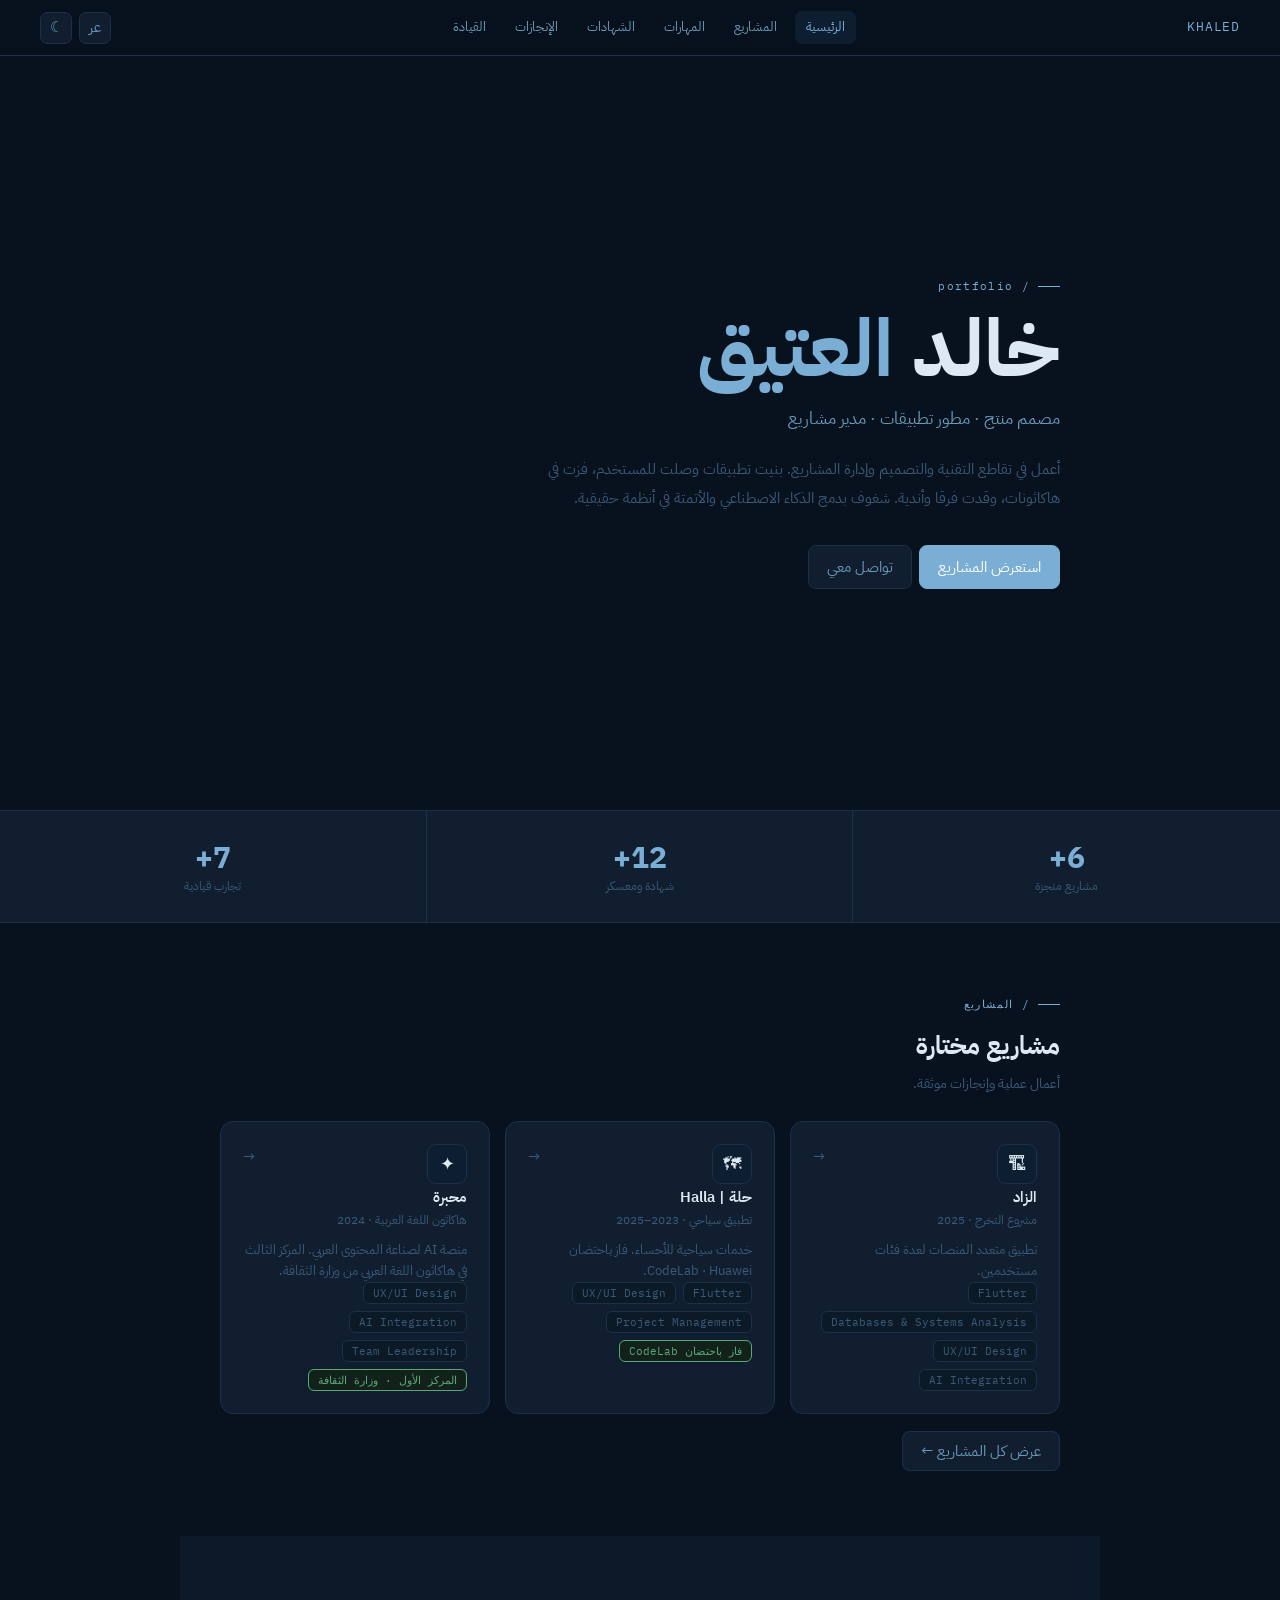
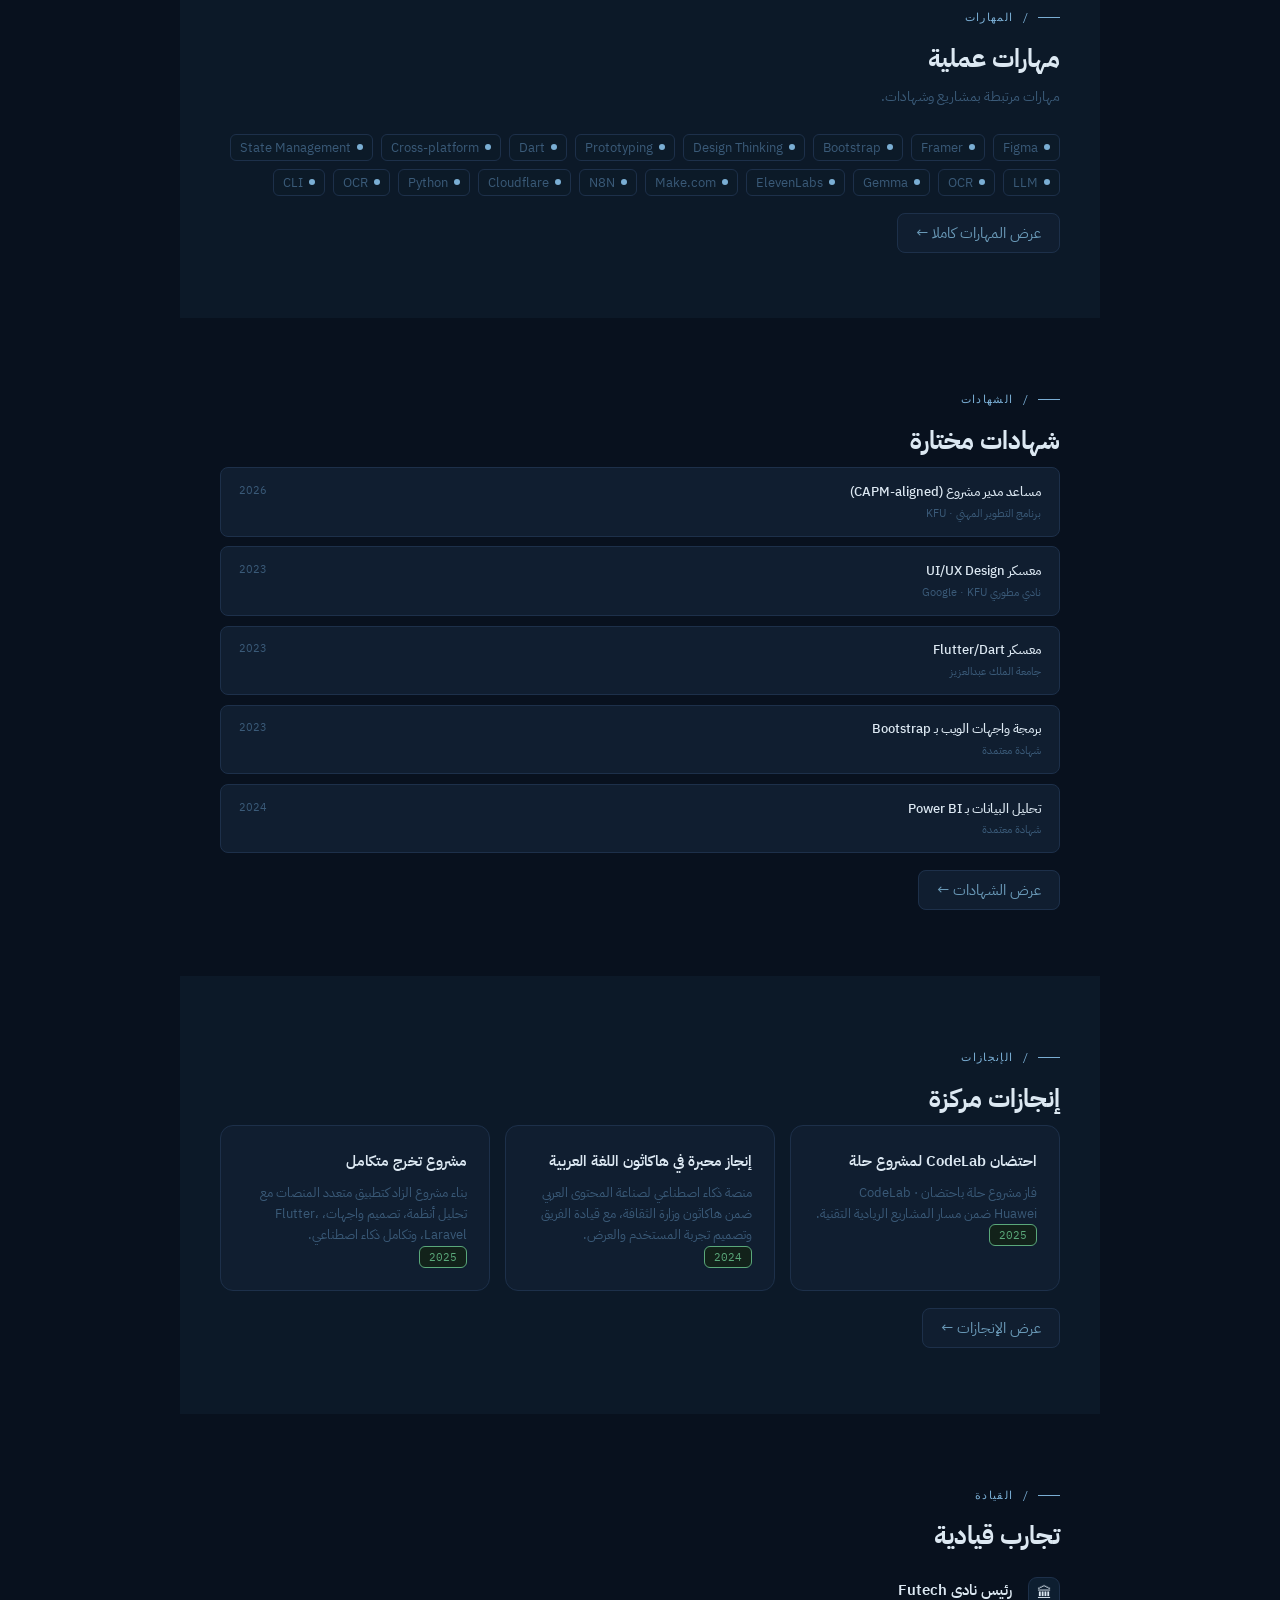
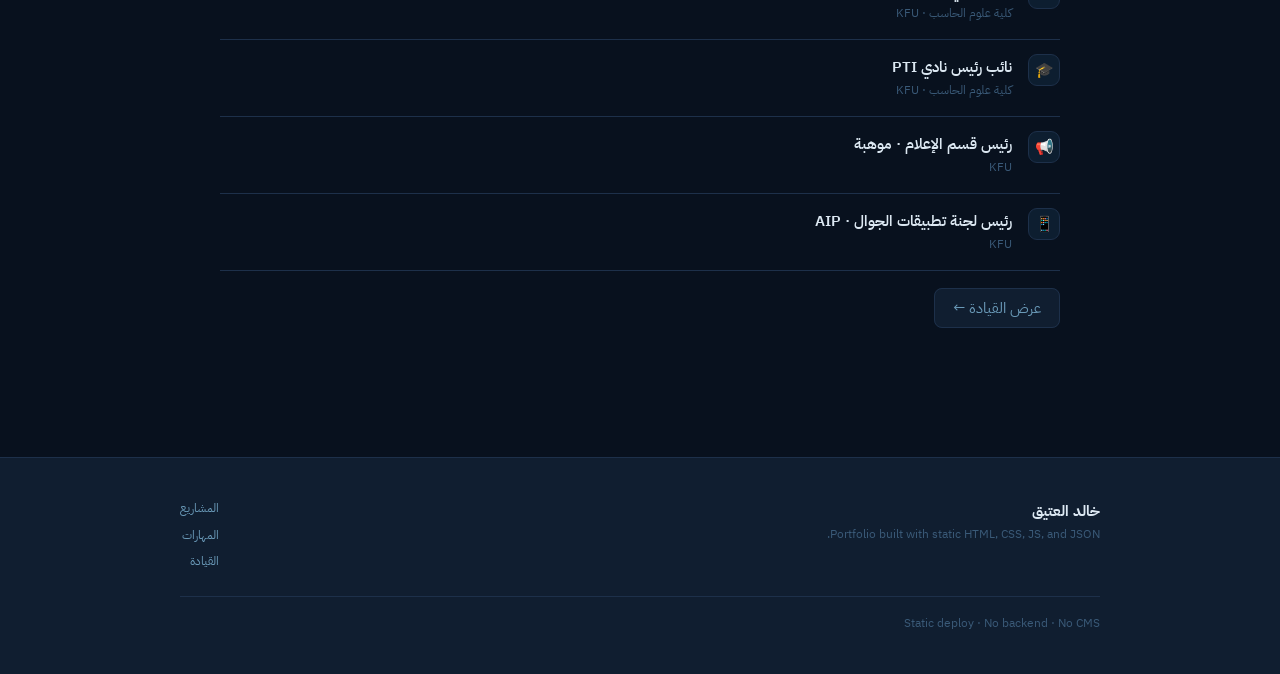
==== commit 6316af92: "Refactor portfolio into static JSON-driven site" ====
--- a/index.html
+++ b/index.html
@@ -1,1458 +1,62 @@
 <!DOCTYPE html>
 <html lang="ar" dir="rtl" data-theme="dark">
-
 <head>
   <meta charset="UTF-8">
-  <meta name="viewport" content="width=device-width,initial-scale=1.0">
+  <meta name="viewport" content="width=device-width, initial-scale=1.0">
   <title>خالد العتيق</title>
-  <style>
-    @import url('https://fonts.googleapis.com/css2?family=IBM+Plex+Sans+Arabic:wght@300;400;500;600;700&family=IBM+Plex+Mono:wght@400;500&display=swap');
-
-    /* ── PEARL BLUE / STEEL BLUE PALETTE ── */
-    [data-theme="dark"] {
-      --bg: #08111e;
-      --bg2: #0c1928;
-      --surface: #101e30;
-      --surface2: #162538;
-      --border: #1d304a;
-      --text: #dce8f2;
-      --text2: #6a9ab8;
-      --muted: #3a5a78;
-      --accent: #7aaed4;
-      --accent2: #4d8ab0;
-      --accent-dim: #0d1e30;
-      --pearl: #b8d4e8;
-      --navy: #0d2040;
-      --tag: #0c1a28;
-      --bw: #12221a;
-      --bwt: #5aa87a;
-    }
-
-    [data-theme="light"] {
-      --bg: #f4f8fc;
-      --bg2: #eaf2f8;
-      --surface: #ffffff;
-      --surface2: #f0f7fd;
-      --border: #c0d4e8;
-      --text: #0a1828;
-      --text2: #1a5078;
-      --muted: #5a88a8;
-      --accent: #1a6898;
-      --accent2: #2878b0;
-      --accent-dim: #daecf8;
-      --pearl: #1a5078;
-      --navy: #0d2040;
-      --tag: #e0eef8;
-      --bw: #d8f0e4;
-      --bwt: #1a7840;
-    }
-
-    * {
-      margin: 0;
-      padding: 0;
-      box-sizing: border-box
-    }
-
-    html {
-      scroll-behavior: smooth
-    }
-
-    body {
-      background: var(--bg);
-      color: var(--text);
-      font-family: 'IBM Plex Sans Arabic', sans-serif;
-      font-size: 15px;
-      line-height: 1.75;
-      transition: background .3s, color .3s
-    }
-
-    /* NAV */
-    nav {
-      position: fixed;
-      top: 0;
-      left: 0;
-      right: 0;
-      z-index: 200;
-      background: rgba(8, 17, 30, .92);
-      border-bottom: 1px solid var(--border);
-      backdrop-filter: blur(20px);
-      display: flex;
-      align-items: center;
-      justify-content: space-between;
-      padding: 0 2.5rem;
-      height: 56px;
-      transition: background .3s
-    }
-
-    [data-theme="light"] nav {
-      background: rgba(244, 248, 252, .92)
-    }
-
-    .nav-logo {
-      font-family: 'IBM Plex Mono', monospace;
-      font-size: 13px;
-      color: var(--accent);
-      cursor: pointer;
-      letter-spacing: .06em;
-      font-weight: 500
-    }
-
-    .nav-links {
-      display: flex;
-      gap: 3px;
-      align-items: center
-    }
-
-    .nav-link {
-      background: none;
-      border: none;
-      cursor: pointer;
-      color: var(--text2);
-      font-family: 'IBM Plex Sans Arabic', sans-serif;
-      font-size: 13px;
-      padding: 5px 11px;
-      border-radius: 7px;
-      transition: all .15s
-    }
-
-    .nav-link:hover {
-      color: var(--text);
-      background: var(--surface2)
-    }
-
-    .nav-link.active {
-      color: var(--accent);
-      background: var(--accent-dim)
-    }
-
-    .nav-ctrl {
-      display: flex;
-      gap: 7px;
-      align-items: center
-    }
-
-    .ibt {
-      background: var(--surface);
-      border: 1px solid var(--border);
-      border-radius: 7px;
-      width: 32px;
-      height: 32px;
-      display: flex;
-      align-items: center;
-      justify-content: center;
-      cursor: pointer;
-      font-size: 12px;
-      color: var(--text2);
-      transition: all .15s
-    }
-
-    .ibt:hover {
-      border-color: var(--accent);
-      color: var(--accent)
-    }
-
-    /* PAGES */
-    .page {
-      display: none
-    }
-
-    .page.active {
-      display: block
-    }
-
-    #page-home {
-      padding-top: 56px
-    }
-
-    /* HERO */
-    .hero {
-      min-height: 90vh;
-      display: flex;
-      flex-direction: column;
-      justify-content: center;
-      padding: 0 2.5rem;
-      max-width: 920px;
-      margin: 0 auto;
-      position: relative
-    }
-
-    .ey {
-      font-family: 'IBM Plex Mono', monospace;
-      font-size: 11px;
-      color: var(--accent);
-      letter-spacing: .12em;
-      margin-bottom: 1.1rem;
-      display: flex;
-      align-items: center;
-      gap: 8px
-    }
-
-    .ey::before {
-      content: '';
-      width: 24px;
-      height: 1px;
-      background: var(--accent)
-    }
-
-    .hero-name {
-      font-size: clamp(2.8rem, 7vw, 5rem);
-      font-weight: 700;
-      line-height: 1.08;
-      letter-spacing: -.025em;
-      margin-bottom: .7rem
-    }
-
-    .hero-name em {
-      color: var(--accent);
-      font-style: normal
-    }
-
-    .hero-role {
-      font-size: 1.05rem;
-      color: var(--text2);
-      margin-bottom: 1.4rem
-    }
-
-    .hero-bio {
-      font-size: .92rem;
-      color: var(--muted);
-      max-width: 520px;
-      line-height: 1.9;
-      margin-bottom: 2.2rem
-    }
-
-    .hero-cta {
-      display: flex;
-      gap: 9px;
-      flex-wrap: wrap
-    }
-
-    .btn {
-      padding: 9px 20px;
-      border-radius: 8px;
-      font-size: 13px;
-      font-family: 'IBM Plex Sans Arabic', sans-serif;
-      cursor: pointer;
-      border: none;
-      transition: all .2s;
-      font-weight: 500
-    }
-
-    .btn-p {
-      background: var(--accent);
-      color: #fff
-    }
-
-    .btn-p:hover {
-      opacity: .85;
-      transform: translateY(-1px)
-    }
-
-    .btn-o {
-      background: transparent;
-      border: 1px solid var(--border);
-      color: var(--text2)
-    }
-
-    .btn-o:hover {
-      border-color: var(--accent);
-      color: var(--accent);
-      background: var(--accent-dim)
-    }
-
-    .scroll-hint {
-      position: absolute;
-      bottom: 2rem;
-      left: 50%;
-      transform: translateX(-50%);
-      display: flex;
-      flex-direction: column;
-      align-items: center;
-      gap: 4px;
-      color: var(--muted);
-      font-size: 10px;
-      font-family: 'IBM Plex Mono', monospace;
-      animation: bob 2.2s ease-in-out infinite
-    }
-
-    @keyframes bob {
-
-      0%,
-      100% {
-        transform: translateX(-50%) translateY(0)
-      }
-
-      50% {
-        transform: translateX(-50%) translateY(7px)
-      }
-    }
-
-    /* STATS */
-    .stats {
-      display: grid;
-      grid-template-columns: repeat(3, 1fr);
-      background: var(--surface);
-      border-top: 1px solid var(--border);
-      border-bottom: 1px solid var(--border)
-    }
-
-    .st {
-      padding: 1.6rem 1.5rem;
-      text-align: center
-    }
-
-    .st+.st {
-      border-right: 1px solid var(--border)
-    }
-
-    html[dir="ltr"] .st+.st {
-      border-right: none;
-      border-left: 1px solid var(--border)
-    }
-
-    .stn {
-      font-family: 'IBM Plex Mono', monospace;
-      font-size: 1.9rem;
-      font-weight: 700;
-      color: var(--accent);
-      display: block
-    }
-
-    .stl {
-      font-size: 12px;
-      color: var(--muted);
-      margin-top: 2px
-    }
-
-    /* HOME SECTIONS */
-    .hs {
-      padding: 4.5rem 2.5rem;
-      max-width: 920px;
-      margin: 0 auto
-    }
-
-    .hs-alt {
-      background: var(--bg2);
-      padding: 4.5rem 2.5rem
-    }
-
-    .hs-alt-in {
-      max-width: 920px;
-      margin: 0 auto
-    }
-
-    .sec-ey {
-      font-family: 'IBM Plex Mono', monospace;
-      font-size: 11px;
-      color: var(--accent);
-      letter-spacing: .12em;
-      margin-bottom: .4rem;
-      display: flex;
-      align-items: center;
-      gap: 8px
-    }
-
-    .sec-ey::before {
-      content: '';
-      width: 18px;
-      height: 1px;
-      background: var(--accent)
-    }
-
-    .sec-ttl {
-      font-size: 1.55rem;
-      font-weight: 700;
-      margin-bottom: .3rem
-    }
-
-    .sec-sub {
-      color: var(--muted);
-      font-size: .87rem;
-      margin-bottom: 1.5rem
-    }
-
-    .sec-footer {
-      margin-top: 1.5rem;
-      display: flex;
-      align-items: center;
-      gap: 8px
-    }
-
-    .more-btn {
-      background: var(--surface);
-      border: 1px solid var(--border);
-      border-radius: 8px;
-      padding: 8px 18px;
-      font-size: 13px;
-      color: var(--text2);
-      cursor: pointer;
-      font-family: 'IBM Plex Sans Arabic', sans-serif;
-      transition: all .15s
-    }
-
-    .more-btn:hover {
-      border-color: var(--accent);
-      color: var(--accent);
-      background: var(--accent-dim)
-    }
-
-    /* PROJECT CARDS */
-    .pgrid {
-      display: grid;
-      grid-template-columns: repeat(auto-fill, minmax(255px, 1fr));
-      gap: .9rem
-    }
-
-    .pcard {
-      background: var(--surface);
-      border: 1px solid var(--border);
-      border-radius: 13px;
-      padding: 1.4rem;
-      cursor: pointer;
-      transition: all .2s;
-      display: flex;
-      flex-direction: column;
-      gap: .65rem
-    }
-
-    .pcard:hover {
-      border-color: var(--accent);
-      transform: translateY(-3px);
-      box-shadow: 0 8px 28px rgba(122, 174, 212, .12);
-      background: var(--surface2)
-    }
-
-    .pcard-top {
-      display: flex;
-      justify-content: space-between;
-      align-items: flex-start
-    }
-
-    .pcard-ico {
-      width: 40px;
-      height: 40px;
-      border-radius: 9px;
-      background: var(--accent-dim);
-      display: flex;
-      align-items: center;
-      justify-content: center;
-      font-size: 1.15rem;
-      border: 1px solid var(--border)
-    }
-
-    .parr {
-      color: var(--muted);
-      font-size: 14px;
-      transition: color .15s
-    }
-
-    .pcard:hover .parr {
-      color: var(--accent)
-    }
-
-    .pt {
-      font-size: .92rem;
-      font-weight: 600
-    }
-
-    .ps {
-      font-size: 12px;
-      color: var(--muted)
-    }
-
-    .pd {
-      font-size: 13px;
-      color: var(--text2);
-      line-height: 1.6
-    }
-
-    .tags {
-      display: flex;
-      flex-wrap: wrap;
-      gap: 5px;
-      margin-top: 3px
-    }
-
-    .tag {
-      background: var(--tag);
-      border: 1px solid var(--border);
-      border-radius: 4px;
-      padding: 2px 8px;
-      font-size: 11px;
-      color: var(--muted);
-      font-family: 'IBM Plex Mono', monospace
-    }
-
-    .badge {
-      padding: 2px 8px;
-      border-radius: 4px;
-      font-size: 10px;
-      font-family: 'IBM Plex Mono', monospace;
-      border: 1px solid
-    }
-
-    .b-def {
-      background: var(--tag);
-      border-color: var(--border);
-      color: var(--muted)
-    }
-
-    .b-win {
-      background: var(--bw);
-      border-color: var(--bwt);
-      color: var(--bwt)
-    }
-
-    /* HOME SKILLS — compact chips */
-    .hs-skill-row {
-      display: flex;
-      flex-wrap: wrap;
-      gap: 8px
-    }
-
-    .hsc {
-      background: var(--surface);
-      border: 1px solid var(--border);
-      border-radius: 8px;
-      padding: 7px 14px;
-      font-size: 13px;
-      color: var(--text2);
-      display: flex;
-      align-items: center;
-      gap: 6px;
-      cursor: pointer;
-      transition: all .15s
-    }
-
-    .hsc:hover {
-      border-color: var(--accent);
-      color: var(--accent);
-      background: var(--accent-dim)
-    }
-
-    .hsc-dot {
-      width: 6px;
-      height: 6px;
-      border-radius: 50%;
-      background: var(--accent-dim);
-      border: 1px solid var(--accent);
-      flex-shrink: 0
-    }
-
-    /* HOME CERTS — compact list */
-    .cert-compact {
-      display: flex;
-      flex-direction: column;
-      gap: .5rem
-    }
-
-    .cc-row {
-      background: var(--surface);
-      border: 1px solid var(--border);
-      border-radius: 8px;
-      padding: .8rem 1.1rem;
-      display: flex;
-      justify-content: space-between;
-      align-items: center;
-      gap: 1rem;
-      cursor: default;
-      transition: border-color .15s
-    }
-
-    .cc-row:hover {
-      border-color: var(--accent-dim)
-    }
-
-    .cc-name {
-      font-size: 13px;
-      font-weight: 500
-    }
-
-    .cc-org {
-      font-size: 11px;
-      color: var(--muted);
-      margin-top: 1px
-    }
-
-    .cc-yr {
-      font-family: 'IBM Plex Mono', monospace;
-      font-size: 11px;
-      color: var(--muted);
-      white-space: nowrap
-    }
-
-    /* HOME LEADERSHIP — compact timeline */
-    .tl-compact {
-      display: flex;
-      flex-direction: column
-    }
-
-    .tlc {
-      display: grid;
-      grid-template-columns: 32px 1fr;
-      gap: 1rem;
-      padding: .9rem 0;
-      border-bottom: 1px solid var(--border);
-      align-items: start
-    }
-
-    .tlc:last-child {
-      border-bottom: none
-    }
-
-    .tlc-ico {
-      width: 32px;
-      height: 32px;
-      border-radius: 8px;
-      background: var(--accent-dim);
-      border: 1px solid var(--border);
-      display: flex;
-      align-items: center;
-      justify-content: center;
-      font-size: .9rem;
-      flex-shrink: 0
-    }
-
-    .tlc-t {
-      font-size: 13px;
-      font-weight: 600;
-      margin-bottom: 1px
-    }
-
-    .tlc-o {
-      font-size: 11px;
-      color: var(--muted)
-    }
-
-    /* INNER SKILL CARDS */
-    .skill-cards {
-      display: grid;
-      grid-template-columns: repeat(auto-fill, minmax(270px, 1fr));
-      gap: 1rem
-    }
-
-    .skcard {
-      background: var(--surface);
-      border: 1px solid var(--border);
-      border-radius: 13px;
-      padding: 1.4rem;
-      transition: border-color .2s
-    }
-
-    .skcard:hover {
-      border-color: var(--accent)
-    }
-
-    .skcard-head {
-      display: flex;
-      align-items: center;
-      gap: 10px;
-      margin-bottom: .9rem
-    }
-
-    .skcard-ico {
-      width: 36px;
-      height: 36px;
-      border-radius: 8px;
-      background: var(--accent-dim);
-      border: 1px solid var(--border);
-      display: flex;
-      align-items: center;
-      justify-content: center;
-      font-size: .95rem;
-      flex-shrink: 0
-    }
-
-    .skcard-name {
-      font-size: .93rem;
-      font-weight: 600
-    }
-
-    .skcard-desc {
-      font-size: 12px;
-      color: var(--text2);
-      line-height: 1.65;
-      margin-bottom: .8rem
-    }
-
-    .skcard-linked {
-      display: flex;
-      flex-wrap: wrap;
-      gap: 5px
-    }
-
-    .lnk {
-      background: var(--tag);
-      border: 1px solid var(--border);
-      border-radius: 6px;
-      padding: 3px 9px;
-      font-size: 11px;
-      color: var(--text2);
-      cursor: pointer;
-      transition: all .15s
-    }
-
-    .lnk:hover {
-      border-color: var(--accent);
-      color: var(--accent);
-      background: var(--accent-dim)
-    }
-
-    /* INNER PAGES */
-    .inner {
-      padding-top: 56px;
-      min-height: 100vh
-    }
-
-    .icont {
-      max-width: 920px;
-      margin: 0 auto;
-      padding: 3rem 2.5rem
-    }
-
-    .back {
-      display: inline-flex;
-      align-items: center;
-      gap: 6px;
-      color: var(--muted);
-      font-size: 13px;
-      cursor: pointer;
-      margin-bottom: 1.5rem;
-      transition: color .15s
-    }
-
-    .back:hover {
-      color: var(--accent)
-    }
-
-    .dcard {
-      background: var(--surface);
-      border: 1px solid var(--border);
-      border-radius: 13px;
-      padding: 1.8rem;
-      margin-bottom: 1rem
-    }
-
-    .d-ico {
-      width: 48px;
-      height: 48px;
-      border-radius: 9px;
-      background: var(--accent-dim);
-      display: flex;
-      align-items: center;
-      justify-content: center;
-      font-size: 1.3rem;
-      margin-bottom: 1rem;
-      border: 1px solid var(--border)
-    }
-
-    .d-ttl {
-      font-size: 1.4rem;
-      font-weight: 700;
-      margin-bottom: .25rem
-    }
-
-    .d-meta {
-      font-size: 12px;
-      color: var(--muted);
-      margin-bottom: .8rem
-    }
-
-    .d-desc {
-      font-size: .91rem;
-      color: var(--text2);
-      line-height: 1.88
-    }
-
-    .dsec {
-      margin-top: 1.3rem
-    }
-
-    .dslbl {
-      font-family: 'IBM Plex Mono', monospace;
-      font-size: 10px;
-      color: var(--accent);
-      letter-spacing: .1em;
-      margin-bottom: .6rem
-    }
-
-    .dbuls {
-      display: flex;
-      flex-direction: column;
-      gap: .35rem
-    }
-
-    .dbul {
-      font-size: 13px;
-      color: var(--text2);
-      padding-right: 1rem;
-      position: relative
-    }
-
-    .dbul::before {
-      content: '–';
-      position: absolute;
-      right: 0;
-      color: var(--accent)
-    }
-
-    html[dir="ltr"] .dbul {
-      padding-right: 0;
-      padding-left: 1rem
-    }
-
-    html[dir="ltr"] .dbul::before {
-      right: auto;
-      left: 0
-    }
-
-    .chips {
-      display: flex;
-      flex-wrap: wrap;
-      gap: 5px
-    }
-
-    .chip {
-      background: var(--tag);
-      border: 1px solid var(--border);
-      border-radius: 7px;
-      padding: 4px 10px;
-      font-size: 12px;
-      color: var(--text2);
-      cursor: pointer;
-      transition: all .15s
-    }
-
-    .chip:hover {
-      border-color: var(--accent);
-      color: var(--accent);
-      background: var(--accent-dim)
-    }
-
-    .divl {
-      border: none;
-      border-top: 1px solid var(--border);
-      margin: 2rem 0
-    }
-
-    /* INNER TIMELINE */
-    .tl {
-      display: flex;
-      flex-direction: column
-    }
-
-    .tli {
-      display: grid;
-      grid-template-columns: 90px 1fr;
-      gap: 1.4rem;
-      padding: 1.1rem 0;
-      border-bottom: 1px solid var(--border)
-    }
-
-    .tli:last-child {
-      border-bottom: none
-    }
-
-    .tly {
-      font-family: 'IBM Plex Mono', monospace;
-      font-size: 11px;
-      color: var(--accent);
-      padding-top: 3px
-    }
-
-    .tlt {
-      font-size: 14px;
-      font-weight: 600;
-      margin-bottom: 2px
-    }
-
-    .tlo {
-      font-size: 12px;
-      color: var(--muted);
-      margin-bottom: 4px
-    }
-
-    .tld {
-      font-size: 13px;
-      color: var(--text2);
-      line-height: 1.6
-    }
-
-    /* FOOTER */
-    footer {
-      background: var(--surface);
-      border-top: 1px solid var(--border);
-      padding: 2.5rem 2.5rem;
-      margin-top: 4rem
-    }
-
-    .fti {
-      max-width: 920px;
-      margin: 0 auto;
-      display: grid;
-      grid-template-columns: 1fr auto;
-      gap: 2rem;
-      align-items: start
-    }
-
-    .ft-n {
-      font-size: 1rem;
-      font-weight: 700;
-      margin-bottom: .3rem
-    }
-
-    .ft-tg {
-      font-size: 12px;
-      color: var(--muted)
-    }
-
-    .ft-ls {
-      display: flex;
-      flex-direction: column;
-      gap: .4rem;
-      align-items: flex-end
-    }
-
-    .ft-l {
-      font-size: 12px;
-      color: var(--text2);
-      cursor: pointer;
-      transition: color .15s
-    }
-
-    .ft-l:hover {
-      color: var(--accent)
-    }
-
-    .ftb {
-      max-width: 920px;
-      margin: 1.5rem auto 0;
-      border-top: 1px solid var(--border);
-      padding-top: 1.1rem;
-      display: flex;
-      justify-content: space-between;
-      align-items: center;
-      flex-wrap: wrap;
-      gap: .8rem
-    }
-
-    .ftc {
-      font-size: 11px;
-      color: var(--muted);
-      font-family: 'IBM Plex Mono', monospace
-    }
-
-    .ftcs {
-      display: flex;
-      gap: 7px
-    }
-
-    .ftch {
-      background: var(--tag);
-      border: 1px solid var(--border);
-      border-radius: 7px;
-      padding: 4px 11px;
-      font-size: 12px;
-      color: var(--text2);
-      cursor: pointer;
-      transition: all .15s
-    }
-
-    .ftch:hover {
-      border-color: var(--accent);
-      color: var(--accent)
-    }
-
-    /* CERT FULL */
-    .cert-full {
-      display: flex;
-      flex-direction: column;
-      gap: .6rem
-    }
-
-    .cf {
-      background: var(--surface);
-      border: 1px solid var(--border);
-      border-radius: 9px;
-      padding: .9rem 1.2rem;
-      flex-direction: column;
-      gap: 4px;
-      display: flex;
-      transition: border-color .15s
-    }
-
-    .cf:hover {
-      border-color: var(--accent)
-    }
-
-    .cf-h {
-      display: flex;
-      justify-content: space-between;
-      align-items: center;
-      gap: 1rem
-    }
-
-    .cf-n {
-      font-size: 13px;
-      font-weight: 500
-    }
-
-    .cf-o {
-      font-size: 11px;
-      color: var(--muted);
-      margin-top: 1px
-    }
-
-    .cf-y {
-      font-family: 'IBM Plex Mono', monospace;
-      font-size: 11px;
-      color: var(--muted);
-      white-space: nowrap
-    }
-
-    @media(max-width:640px) {
-      nav {
-        padding: 0 1rem
-      }
-
-      .hero,
-      .hs,
-      .icont {
-        padding: 2rem 1rem
-      }
-
-      .stats {
-        grid-template-columns: 1fr 1fr
-      }
-
-      .pgrid,
-      .skill-cards {
-        grid-template-columns: 1fr
-      }
-
-      .fti {
-        grid-template-columns: 1fr
-      }
-
-      .ft-ls {
-        align-items: flex-start
-      }
-
-      .nav-link:not(.active) {
-        display: none
-      }
-    }
-  </style>
+  <link rel="stylesheet" href="assets/css/style.css">
 </head>
-
 <body>
-  <div id="img-store" style="display:none">
-    <img id="img-mihbara-logo"
-      src="[data-uri]">
-    <img id="img-halla-logo"
-      src="[data-uri]">
-    <img id="img-alzad-logo"
-      src="[data-uri]">
-    <img id="img-halla"
-      src="[data-uri]">
-    <img id="img-barbershop"
-      src="[data-uri]">
-    <img id="img-mihbara"
-      src="[data-uri]">
-    <img id="img-shahidati"
-      src="[data-uri]">
-  </div>
-
-
-  <nav>
-    <div class="nav-logo" onclick="go('home')">KA ·</div>
-    <div class="nav-links">
-      <button class="nav-link active" data-p="home" onclick="go('home')" data-ar="الرئيسية"
-        data-en="Home">الرئيسية</button>
-      <button class="nav-link" data-p="projects" onclick="go('projects')" data-ar="المشاريع"
-        data-en="Projects">المشاريع</button>
-      <button class="nav-link" data-p="skills" onclick="go('skills')" data-ar="المهارات"
-        data-en="Skills">المهارات</button>
-      <button class="nav-link" data-p="certs" onclick="go('certs')" data-ar="الشهادات" data-en="Certs">الشهادات</button>
-      <button class="nav-link" data-p="lead" onclick="go('lead')" data-ar="القيادة"
-        data-en="Leadership">القيادة</button>
-    </div>
-    <div class="nav-ctrl">
-      <div class="ibt" onclick="toggleLang()" id="langBtn">عر</div>
-      <div class="ibt" onclick="toggleTheme()" id="themeBtn">🌙</div>
-    </div>
-  </nav>
-
-  <!-- ═══════ HOME ═══════ -->
-  <div id="page-home" class="page active">
-
+  <nav data-nav></nav>
+  <main data-home-root>
     <section class="hero">
-      <div class="ey" data-ar="نظم المعلومات الحاسوبية · جامعة الملك فيصل"
-        data-en="Computer Information Systems · King Faisal University">نظم المعلومات الحاسوبية · جامعة الملك فيصل</div>
-      <h1 class="hero-name"><em data-ar="خالد" data-en="Khaled">خالد</em> <span data-ar="العتيق"
-          data-en="Alateeq">العتيق</span></h1>
-      <p class="hero-role" data-ar="مصمم منتج · مطور تطبيقات · مدير مشاريع"
-        data-en="Product Designer · App Developer · Project Manager">مصمم منتج · مطور تطبيقات · مدير مشاريع</p>
-      <p class="hero-bio"
-        data-ar="أعمل في تقاطع التقنية والتصميم وإدارة المشاريع. بنيت تطبيقات وصلت للمستخدم، فزت في هاكاثونات، وقدت فرقاً وأندية. شغوف بدمج الذكاء الاصطناعي والأتمتة في أنظمة حقيقية."
-        data-en="I work at the intersection of technology, design, and project management. Built real apps, won hackathons, led clubs and teams. Passionate about AI integration and automation in real systems.">
-        أعمل في تقاطع التقنية والتصميم وإدارة المشاريع. بنيت تطبيقات وصلت للمستخدم، فزت في هاكاثونات، وقدت فرقاً وأندية.
-        شغوف بدمج الذكاء الاصطناعي والأتمتة في أنظمة حقيقية.</p>
-      <div class="hero-cta">
-        <button class="btn btn-p" onclick="go('projects')" data-ar="استعرض المشاريع" data-en="View Projects">استعرض
-          المشاريع</button>
-        <button class="btn btn-o" onclick="window.open('https://linkedin.com/in/khaled-alateeq')" data-ar="تواصل معي"
-          data-en="Get in Touch">تواصل معي</button>
+      <div class="ey">/ portfolio</div>
+      <h1 class="hero-name" data-home-name>خالد <em>العتيق</em></h1>
+      <p class="hero-role" data-home-role></p>
+      <p class="hero-bio" data-home-bio></p>
+      <div class="row">
+        <a class="btn btn-p" href="projects.html" data-i18n-ar="استعرض المشاريع" data-i18n-en="View Projects">استعرض المشاريع</a>
+        <a class="btn" href="https://linkedin.com/in/khaled-alateeq" target="_blank" rel="noreferrer" data-i18n-ar="تواصل معي" data-i18n-en="Get in Touch">تواصل معي</a>
       </div>
-      <div class="scroll-hint">↓</div>
     </section>
-
-    <div class="stats">
-      <div class="st"><span class="stn">6+</span>
-        <div class="stl" data-ar="مشاريع منجزة" data-en="Projects">مشاريع منجزة</div>
-      </div>
-      <div class="st"><span class="stn">1600+</span>
-        <div class="stl" data-ar="طالب مستفيد" data-en="Students Reached">طالب مستفيد</div>
-      </div>
-      <div class="st"><span class="stn">12+</span>
-        <div class="stl" data-ar="شهادة معتمدة" data-en="Certifications">شهادة معتمدة</div>
-      </div>
-    </div>
-
-    <!-- HOME: PROJECTS -->
-    <div class="hs">
-      <div class="sec-ey" data-ar="/ المشاريع" data-en="/ projects">/ المشاريع</div>
-      <h2 class="sec-ttl" data-ar="مشاريع منجزة" data-en="Selected Work">مشاريع منجزة</h2>
-      <p class="sec-sub" data-ar="اضغط لرؤية التفاصيل" data-en="Click for full details">اضغط لرؤية التفاصيل</p>
-      <div class="pgrid" id="hpg"></div>
-      <div class="sec-footer">
-        <button class="more-btn" onclick="go('projects')" data-ar="عرض كل المشاريع ←" data-en="All Projects →">عرض كل
-          المشاريع ←</button>
-      </div>
-    </div>
-
-    <!-- HOME: SKILLS -->
-    <div class="hs-alt">
-      <div class="hs-alt-in">
-        <div class="sec-ey" data-ar="/ المهارات" data-en="/ skills">/ المهارات</div>
-        <h2 class="sec-ttl" data-ar="المهارات والأدوات" data-en="Skills & Tools">المهارات والأدوات</h2>
-        <div class="hs-skill-row" id="hsk"></div>
-        <div class="sec-footer"><button class="more-btn" onclick="go('skills')" data-ar="عرض المهارات كاملاً ←"
-            data-en="All Skills →">عرض المهارات كاملاً ←</button></div>
-      </div>
-    </div>
-
-    <!-- HOME: CERTS -->
-    <div class="hs">
-      <div class="sec-ey" data-ar="/ الشهادات" data-en="/ certifications">/ الشهادات</div>
-      <h2 class="sec-ttl" data-ar="أبرز الشهادات" data-en="Top Certifications">أبرز الشهادات</h2>
-      <div class="cert-compact" id="hcl"></div>
-      <div class="sec-footer"><button class="more-btn" onclick="go('certs')" data-ar="عرض كل الشهادات ←"
-          data-en="All Certifications →">عرض كل الشهادات ←</button></div>
-    </div>
-
-    <!-- HOME: LEADERSHIP -->
-    <div class="hs-alt">
-      <div class="hs-alt-in">
-        <div class="sec-ey" data-ar="/ القيادة" data-en="/ leadership">/ القيادة</div>
-        <h2 class="sec-ttl" data-ar="القيادة والأندية" data-en="Leadership & Clubs">القيادة والأندية</h2>
-        <div class="tl-compact" id="htl"></div>
-        <div class="sec-footer"><button class="more-btn" onclick="go('lead')" data-ar="عرض كل الخبرات ←"
-            data-en="All Experience →">عرض كل الخبرات ←</button></div>
-      </div>
-    </div>
-
-    <footer>
-      <div class="fti">
-        <div>
-          <div class="ft-n" data-ar="خالد العتيق" data-en="Khaled Alateeq">خالد العتيق</div>
-          <div class="ft-tg" data-ar="مصمم منتج · مطور · مدير مشاريع" data-en="Product Designer · Developer · PM">مصمم
-            منتج · مطور · مدير مشاريع</div>
-        </div>
-        <div class="ft-ls">
-          <div class="ft-l" onclick="go('projects')" data-ar="المشاريع" data-en="Projects">المشاريع</div>
-          <div class="ft-l" onclick="go('skills')" data-ar="المهارات" data-en="Skills">المهارات</div>
-          <div class="ft-l" onclick="go('certs')" data-ar="الشهادات" data-en="Certs">الشهادات</div>
-          <div class="ft-l" onclick="go('lead')" data-ar="القيادة" data-en="Leadership">القيادة</div>
-        </div>
-      </div>
-      <div class="ftb">
-        <div class="ftcs">
-          <div class="ftch" onclick="window.open('https://linkedin.com/in/khaled-alateeq')">LinkedIn</div>
-          <div class="ftch" onclick="window.open('mailto:k.akateeq.cis@gmail.com')" data-ar="راسلني" data-en="Email">
-            راسلني</div>
-        </div>
-      </div>
-    </footer>
-  </div>
-
-  <!-- ═══════ PROJECTS PAGE ═══════ -->
-  <div id="page-projects" class="page inner">
-    <div class="icont">
-      <div class="sec-ey" data-ar="/ المشاريع" data-en="/ projects">/ المشاريع</div>
-      <h1 class="sec-ttl" style="margin-bottom:1.6rem" data-ar="مشاريع منجزة" data-en="Selected Work">مشاريع منجزة</h1>
-      <div class="pgrid" id="ipg"></div>
-    </div>
-  </div>
-
-  <!-- PROJECT DETAIL -->
-  <div id="page-pd" class="page inner">
-    <div class="icont">
-      <div class="back" onclick="go('projects')">← <span data-ar="المشاريع" data-en="Projects">المشاريع</span></div>
-      <div id="pdb"></div>
-    </div>
-  </div>
-
-  <!-- ═══════ SKILLS PAGE ═══════ -->
-  <div id="page-skills" class="page inner">
-    <div class="icont">
-      <div class="sec-ey" data-ar="/ المهارات" data-en="/ skills">/ المهارات</div>
-      <h1 class="sec-ttl" style="margin-bottom:1.6rem" data-ar="المهارات والأدوات" data-en="Skills & Tools">المهارات
-        والأدوات</h1>
-      <div class="skill-cards" id="isk"></div>
-    </div>
-  </div>
-
-  <!-- ═══════ CERTS PAGE ═══════ -->
-  <div id="page-certs" class="page inner">
-    <div class="icont">
-      <div class="sec-ey" data-ar="/ الشهادات" data-en="/ certifications">/ الشهادات</div>
-      <h1 class="sec-ttl" style="margin-bottom:1.6rem" data-ar="الشهادات والتدريب" data-en="Certifications">الشهادات
-        والتدريب</h1>
-      <div class="cert-full" id="icl"></div>
-    </div>
-  </div>
-
-  <!-- ═══════ LEADERSHIP PAGE ═══════ -->
-  <div id="page-lead" class="page inner">
-    <div class="icont">
-      <div class="sec-ey" data-ar="/ القيادة" data-en="/ leadership">/ القيادة</div>
-      <h1 class="sec-ttl" style="margin-bottom:1.6rem" data-ar="القيادة والأندية" data-en="Leadership & Clubs">القيادة
-        والأندية</h1>
-      <div class="tl" id="itl"></div>
-    </div>
-  </div>
-
-  <script data-cfasync="false" src="/cdn-cgi/scripts/5c5dd728/cloudflare-static/email-decode.min.js"></script>
-  <script>
-    const S = { lang: 'ar', theme: 'dark' };
-    const ar = () => S.lang === 'ar';
-    const t = o => o[S.lang] || o.ar;
-
-    const PROJ = [
-      {
-        id: 'alzad', ico: '🏗', img: '', badges: [],
-        ar: { title: 'الزاد', sub: 'مشروع التخرج · 2025', desc: 'تطبيق متعدد المنصات لعدة فئات مستخدمين.', long: 'مشروع تخرج متكامل على iOS وAndroid مع خلفية Laravel وذكاء اصطناعي. أجريت دراسة جدوى كاملة، حللت الأنظمة، صممت بـ Figma، وطورت بـ Flutter.', roles: ['محلل أنظمة', 'مصمم UX/UI', 'مطور Flutter', 'دراسة جدوى'] },
-        en: { title: 'Al-Zad', sub: 'Graduation Project · 2025', desc: 'Cross-platform app for multiple user types.', long: 'Full graduation project on iOS & Android with Laravel backend and AI integration. Conducted feasibility study, systems analysis, designed with Figma, built with Flutter.', roles: ['Systems Analyst', 'UX/UI Designer', 'Flutter Developer', 'Feasibility Study'] },
-        skills: ['Flutter', 'Laravel', 'Figma', 'UX/UI Design', 'AI Integration', 'SQL'], certs: ['flutter-bc', 'ux-bc']
-      },
-      {
-        id: 'halla', ico: '🗺', img: '[data-uri]', badges: [{ ar: 'فاز باحتضان CodeLab', en: 'Won CodeLab Incubation', w: true }],
-        ar: { title: 'حلة | Halla', sub: 'تطبيق سياحي · 2023–2025', desc: 'خدمات سياحية للأحساء. فاز باحتضان CodeLab · Huawei.', long: "مشروع ريادي سياحي. صممت الواجهات وطورت التطبيق وأدرت المشروع. شارك في هاكاثونات وبرنامج منشآت (8 أسابيع).", roles: ['مصمم UX/UI', 'مطور Flutter', 'مدير مشروع'] },
-        en: { title: 'Halla | حلة', sub: 'Tourism App · 2023–2025', desc: 'Tourism services app for Al-Ahsa. Won CodeLab incubation.', long: "Startup tourism project. Designed UI, developed the app, managed the project. Participated in hackathons and Monsha'at pre-accelerator (8 weeks).", roles: ['UX/UI Designer', 'Flutter Developer', 'Project Manager'] },
-        skills: ['Flutter', 'Figma', 'UX/UI Design', 'Project Management'], certs: ['flutter-bc']
-      },
-      {
-        id: 'mihbara', ico: '✦', img: '[data-uri]', badges: [{ ar: 'المركز الأول · وزارة الثقافة', en: '1st Place · Ministry of Culture', w: true }],
-        ar: { title: 'محبرة', sub: 'هاكاثون اللغة العربية · 2024', desc: 'منصة AI لصناعة المحتوى العربي. المركز الثالث في هاكاثون اللغة العربي من وزارة الثقافة.', long: 'منصة ذكاء اصطناعي للكتّاب العرب. قدت الفريق في 36 ساعة للفوز بالمركز الثالث في هاكاثون وزارة الثقافة.', roles: ['قائد UX/UI', 'قيادة الفريق', 'تصميم العرض'] },
-        en: { title: 'Mihbara', sub: 'Arabic Hackathon · 2024', desc: 'AI Arabic content platform. 1st place, only winner from KFU.', long: 'AI platform for Arabic content creation. Led team through 36-hour hackathon, designed full UX, won 1st place at Ministry of Culture.', roles: ['UX/UI Lead', 'Team Leadership', 'Pitch Design'] },
-        skills: ['UX/UI Design', 'Figma', 'AI Integration', 'Team Leadership'], certs: ['ux-bc']
-      },
-      {
-        id: 'shahidati', ico: '◎', img: '[data-uri]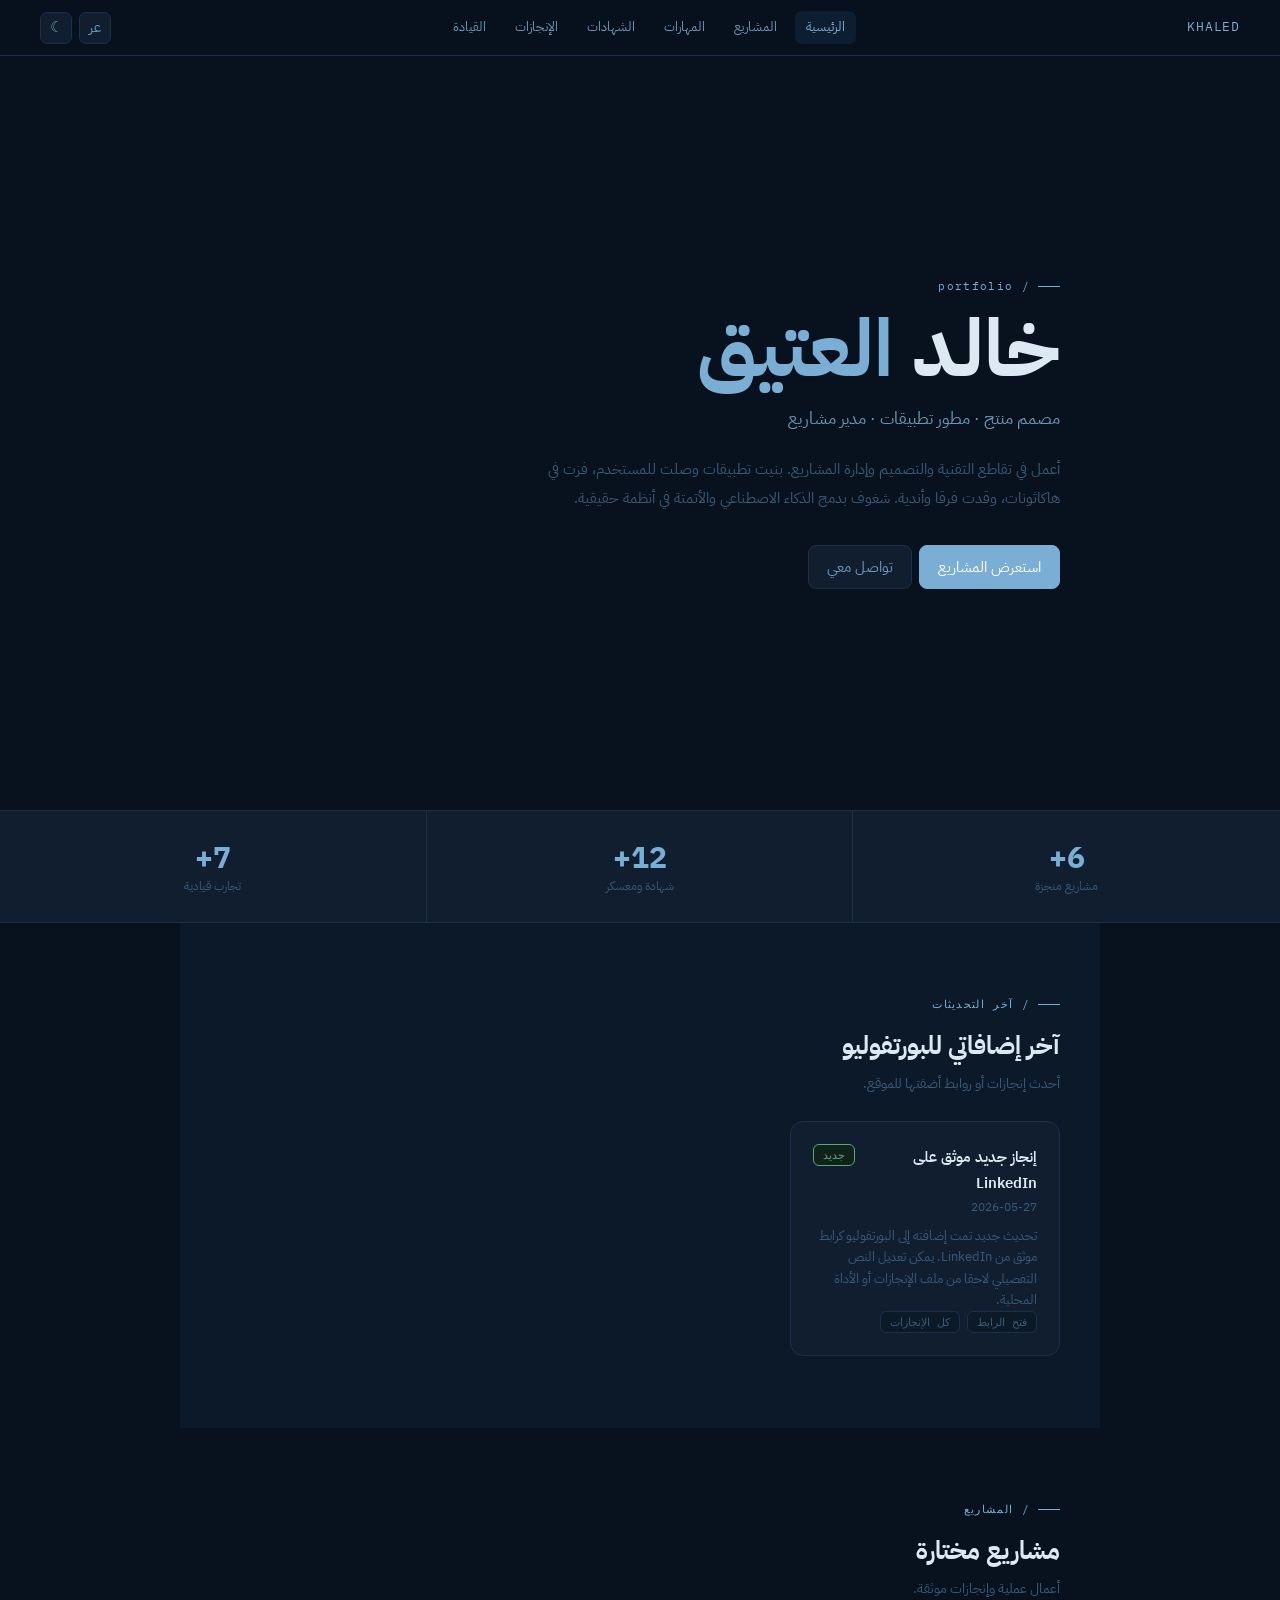
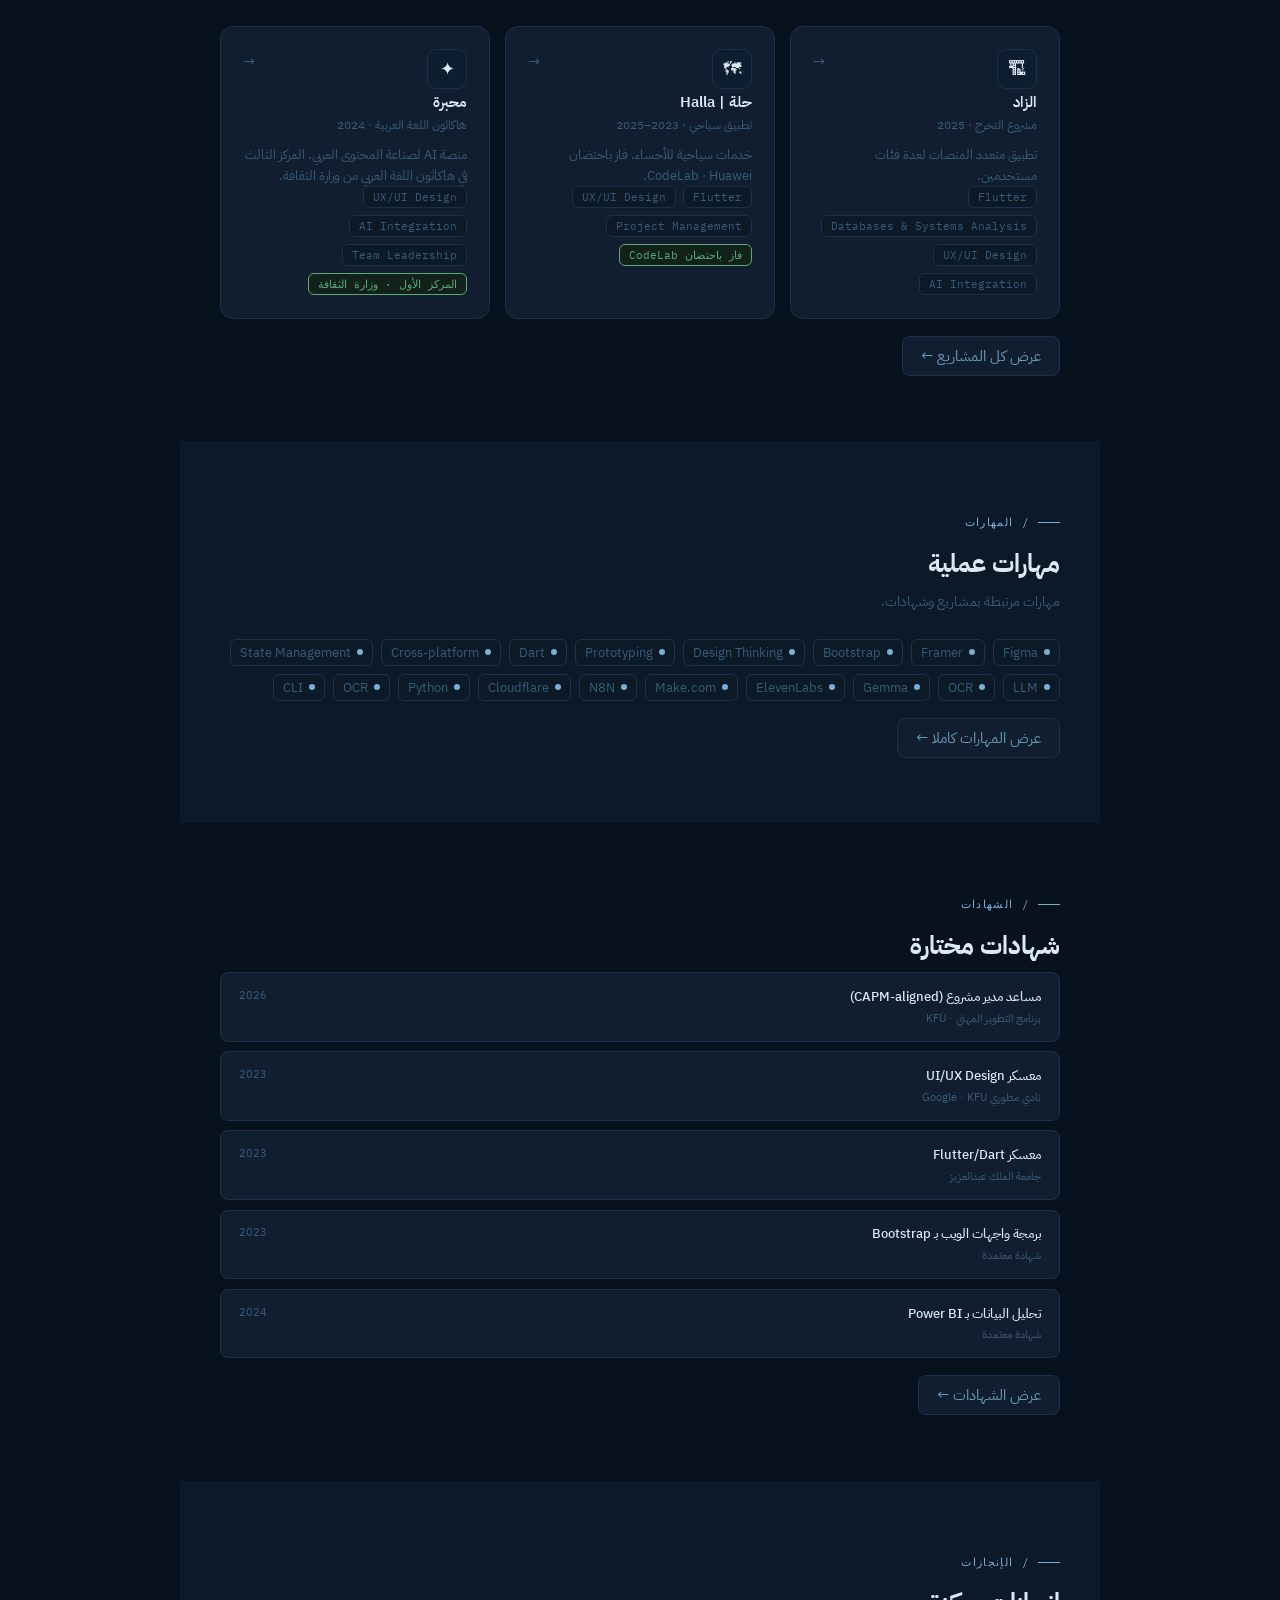
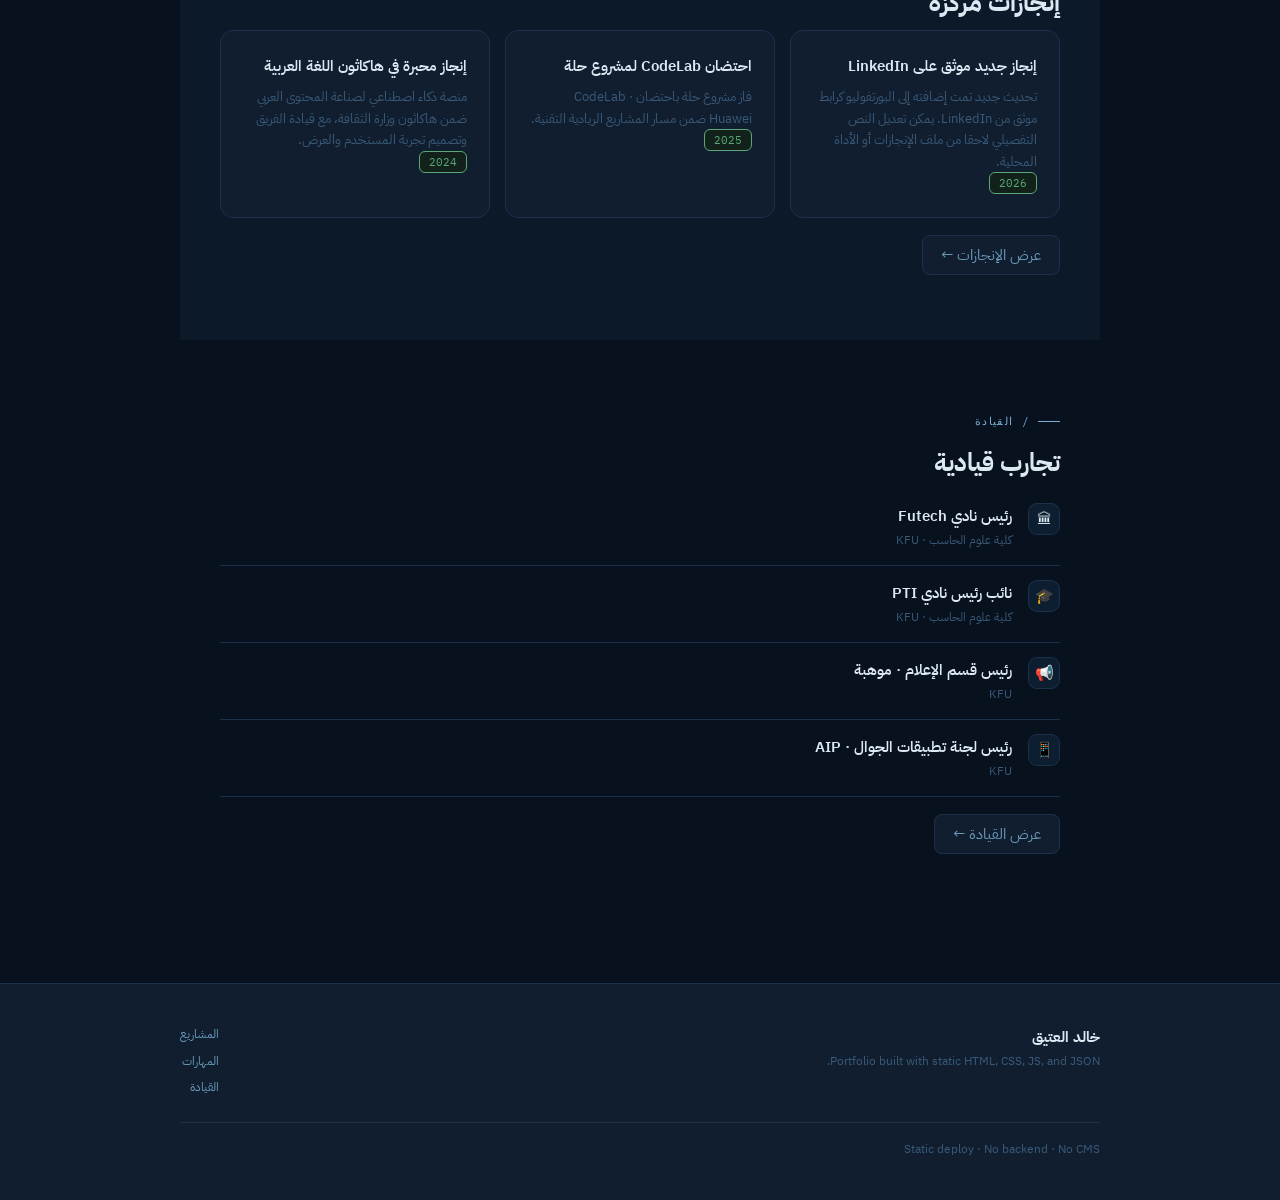
==== commit ddb0afe2: "Add latest updates section and LinkedIn achievement" ====
--- a/index.html
+++ b/index.html
@@ -20,6 +20,12 @@
       </div>
     </section>
     <section class="stats" data-home-stats></section>
+    <section class="section section-band">
+      <div class="sec-ey" data-i18n-ar="/ آخر التحديثات" data-i18n-en="/ latest updates">/ آخر التحديثات</div>
+      <h2 class="sec-ttl" data-i18n-ar="آخر إضافاتي للبورتفوليو" data-i18n-en="Latest Portfolio Updates">آخر إضافاتي للبورتفوليو</h2>
+      <p class="sec-sub" data-i18n-ar="أحدث إنجازات أو روابط أضفتها للموقع." data-i18n-en="Recent achievements or links added to the site.">أحدث إنجازات أو روابط أضفتها للموقع.</p>
+      <div class="list-grid" data-home-updates></div>
+    </section>
     <section class="section">
       <div class="sec-ey" data-i18n-ar="/ المشاريع" data-i18n-en="/ projects">/ المشاريع</div>
       <h2 class="sec-ttl" data-i18n-ar="مشاريع مختارة" data-i18n-en="Selected Projects">مشاريع مختارة</h2>
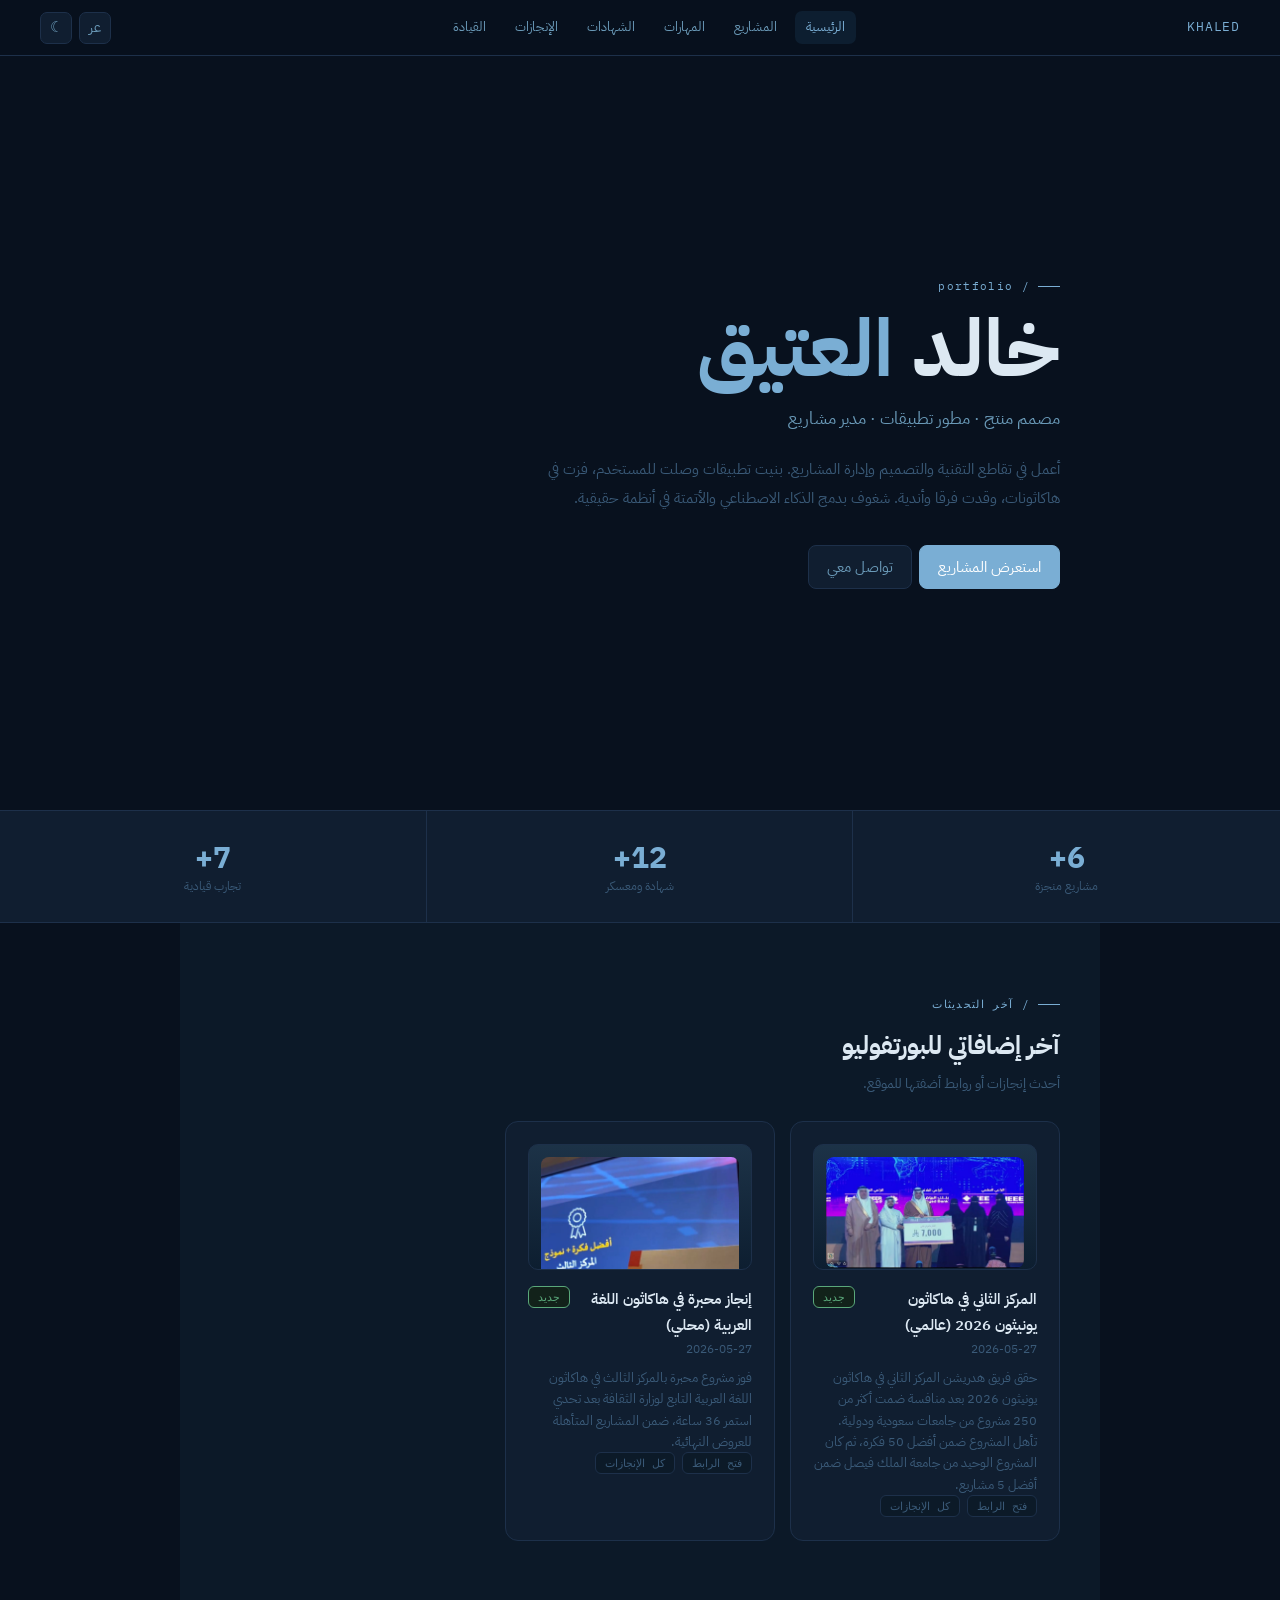
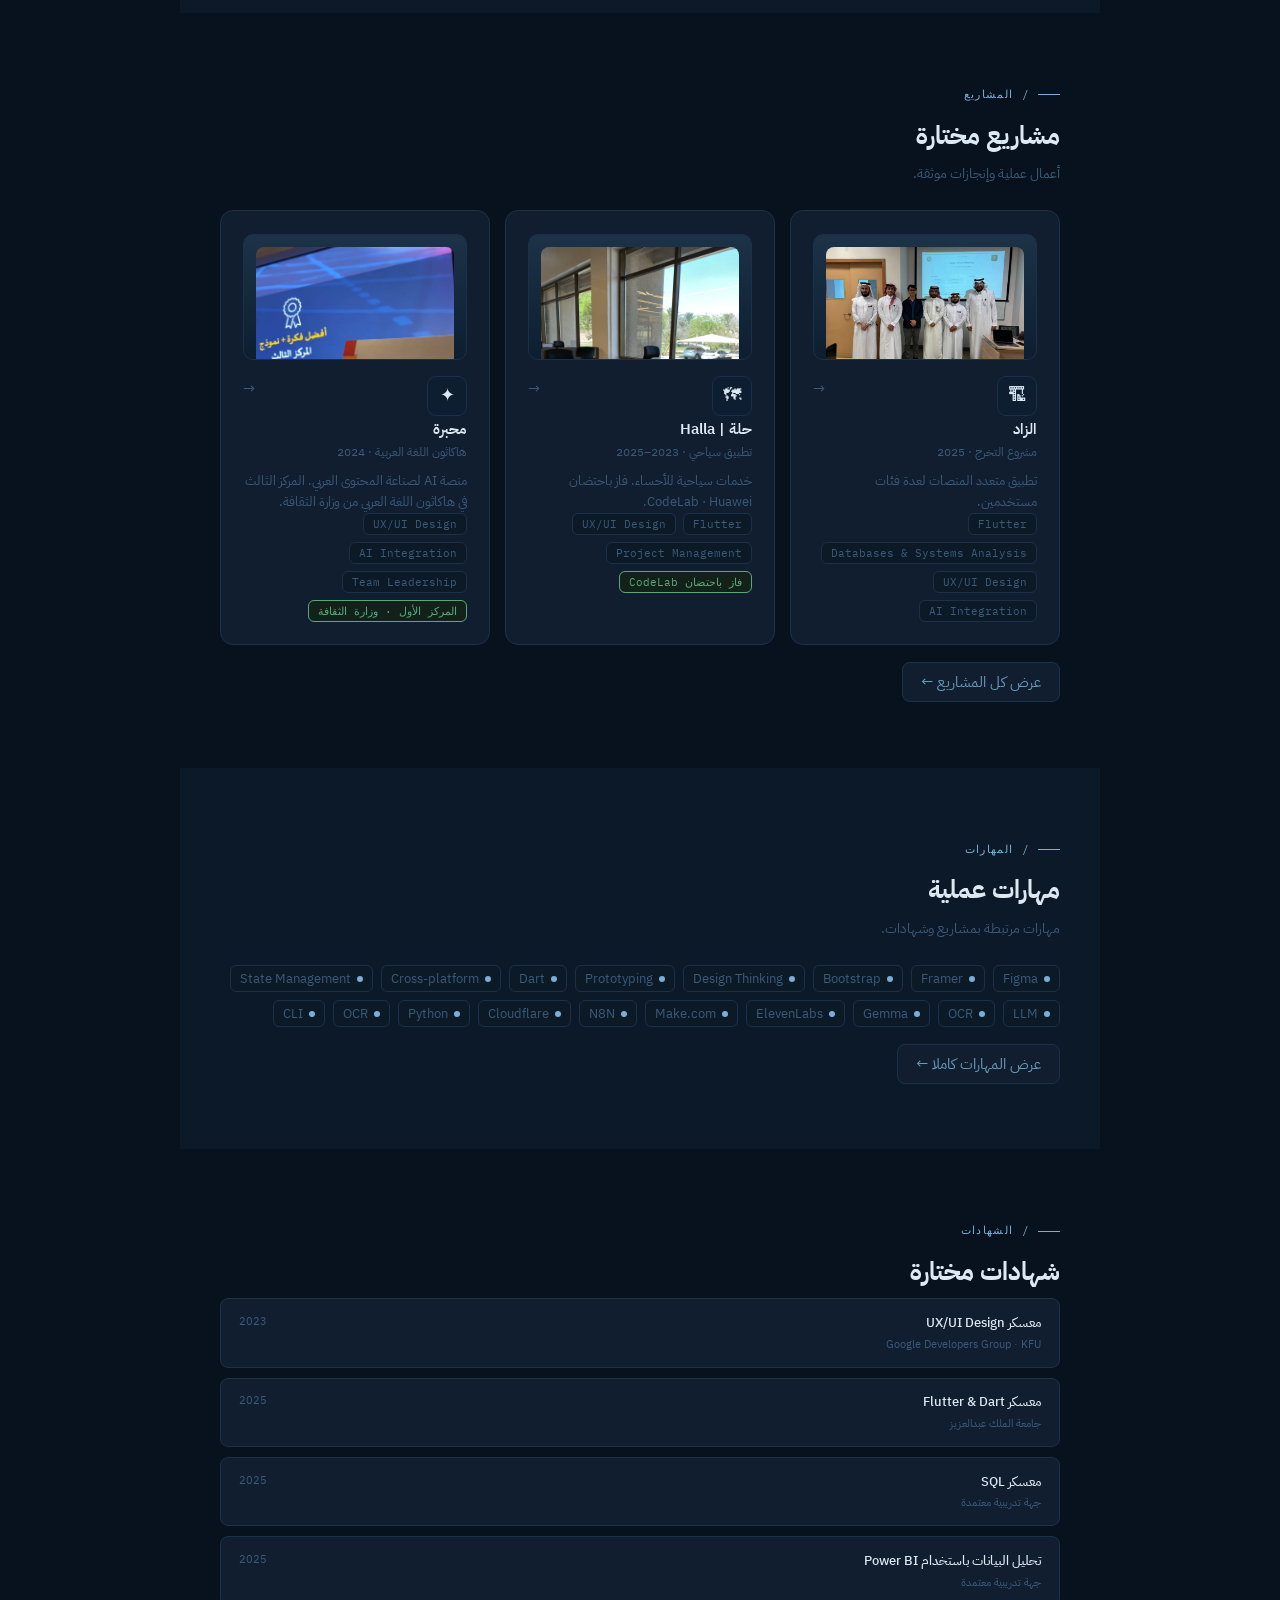
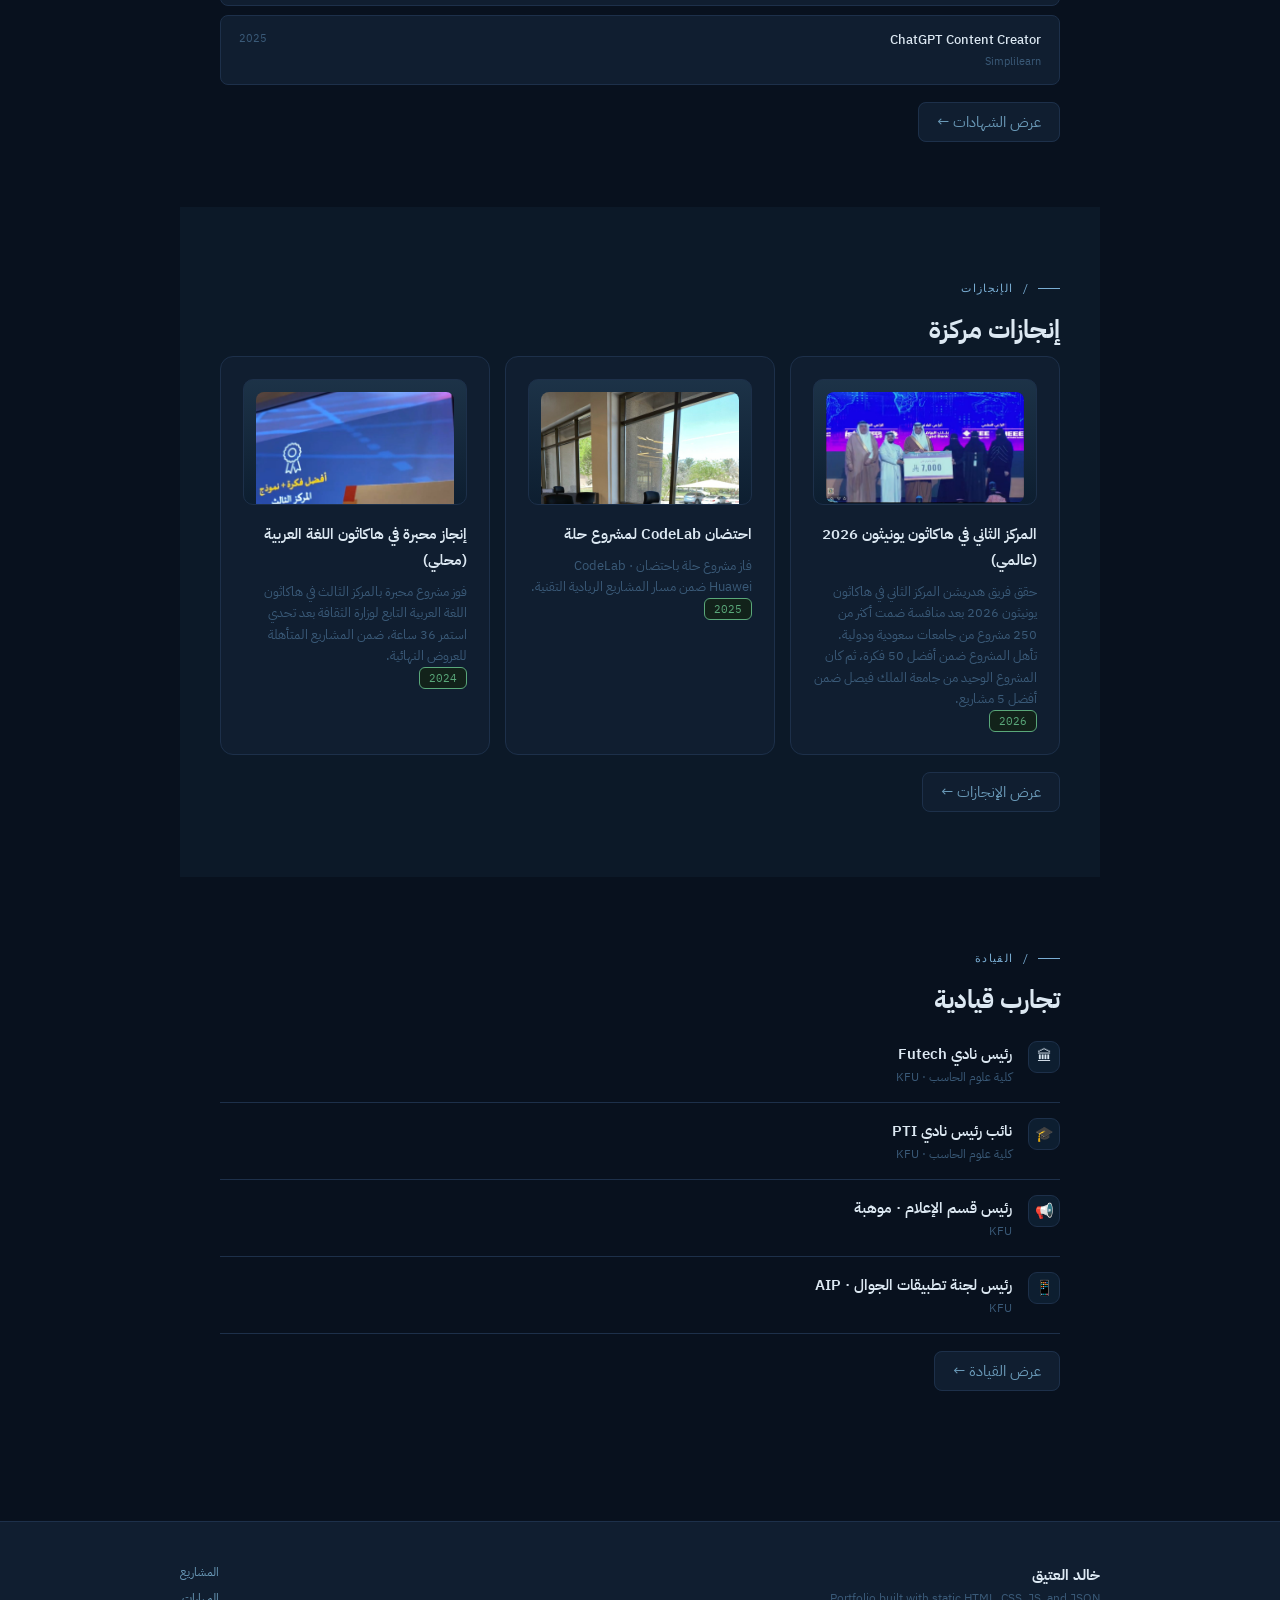
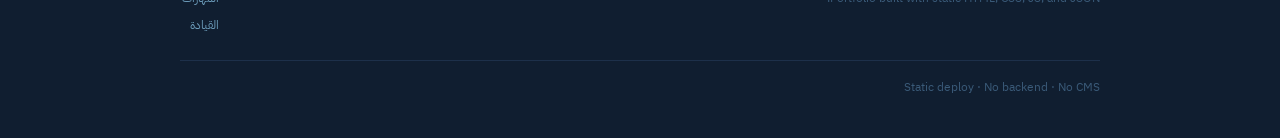
==== commit dfd562fc: "Jone" ====
--- a/index.html
+++ b/index.html
@@ -1,11 +1,13 @@
 <!DOCTYPE html>
 <html lang="ar" dir="rtl" data-theme="dark">
+
 <head>
   <meta charset="UTF-8">
   <meta name="viewport" content="width=device-width, initial-scale=1.0">
   <title>خالد العتيق</title>
   <link rel="stylesheet" href="assets/css/style.css">
 </head>
+
 <body>
   <nav data-nav></nav>
   <main data-home-root>
@@ -15,48 +17,59 @@
       <p class="hero-role" data-home-role></p>
       <p class="hero-bio" data-home-bio></p>
       <div class="row">
-        <a class="btn btn-p" href="projects.html" data-i18n-ar="استعرض المشاريع" data-i18n-en="View Projects">استعرض المشاريع</a>
-        <a class="btn" href="https://linkedin.com/in/khaled-alateeq" target="_blank" rel="noreferrer" data-i18n-ar="تواصل معي" data-i18n-en="Get in Touch">تواصل معي</a>
+        <a class="btn btn-p" href="projects.html" data-i18n-ar="استعرض المشاريع" data-i18n-en="View Projects">استعرض
+          المشاريع</a>
+        <a class="btn" href="https://linkedin.com/in/khaled-alateeq" target="_blank" rel="noreferrer"
+          data-i18n-ar="تواصل معي" data-i18n-en="Get in Touch">تواصل معي</a>
       </div>
     </section>
     <section class="stats" data-home-stats></section>
     <section class="section section-band">
       <div class="sec-ey" data-i18n-ar="/ آخر التحديثات" data-i18n-en="/ latest updates">/ آخر التحديثات</div>
-      <h2 class="sec-ttl" data-i18n-ar="آخر إضافاتي للبورتفوليو" data-i18n-en="Latest Portfolio Updates">آخر إضافاتي للبورتفوليو</h2>
-      <p class="sec-sub" data-i18n-ar="أحدث إنجازات أو روابط أضفتها للموقع." data-i18n-en="Recent achievements or links added to the site.">أحدث إنجازات أو روابط أضفتها للموقع.</p>
+      <h2 class="sec-ttl" data-i18n-ar="آخر إضافاتي للبورتفوليو" data-i18n-en="Latest Portfolio Updates">آخر إضافاتي
+        للبورتفوليو</h2>
+      <p class="sec-sub" data-i18n-ar="أحدث إنجازات أو روابط أضفتها للموقع."
+        data-i18n-en="Recent achievements or links added to the site.">أحدث إنجازات أو روابط أضفتها للموقع.</p>
       <div class="list-grid" data-home-updates></div>
     </section>
     <section class="section">
       <div class="sec-ey" data-i18n-ar="/ المشاريع" data-i18n-en="/ projects">/ المشاريع</div>
       <h2 class="sec-ttl" data-i18n-ar="مشاريع مختارة" data-i18n-en="Selected Projects">مشاريع مختارة</h2>
-      <p class="sec-sub" data-i18n-ar="أعمال عملية وإنجازات موثقة." data-i18n-en="Practical work and documented achievements.">أعمال عملية وإنجازات موثقة.</p>
+      <p class="sec-sub" data-i18n-ar="أعمال عملية وإنجازات موثقة."
+        data-i18n-en="Practical work and documented achievements.">أعمال عملية وإنجازات موثقة.</p>
       <div class="pgrid" data-featured-projects></div>
-      <div class="sec-footer"><a class="more-btn" href="projects.html" data-i18n-ar="عرض كل المشاريع ←" data-i18n-en="All Projects →">عرض كل المشاريع ←</a></div>
+      <div class="sec-footer"><a class="more-btn" href="projects.html" data-i18n-ar="عرض كل المشاريع ←"
+          data-i18n-en="All Projects →">عرض كل المشاريع ←</a></div>
     </section>
     <section class="section section-band">
       <div class="sec-ey" data-i18n-ar="/ المهارات" data-i18n-en="/ skills">/ المهارات</div>
       <h2 class="sec-ttl" data-i18n-ar="مهارات عملية" data-i18n-en="Practical Skills">مهارات عملية</h2>
-      <p class="sec-sub" data-i18n-ar="مهارات مرتبطة بمشاريع وشهادات." data-i18n-en="Skills connected to projects and certificates.">مهارات مرتبطة بمشاريع وشهادات.</p>
+      <p class="sec-sub" data-i18n-ar="مهارات مرتبطة بمشاريع وشهادات."
+        data-i18n-en="Skills connected to projects and certificates.">مهارات مرتبطة بمشاريع وشهادات.</p>
       <div class="hs-skill-row" data-home-skills></div>
-      <div class="sec-footer"><a class="more-btn" href="skills.html" data-i18n-ar="عرض المهارات كاملا ←" data-i18n-en="View Skills →">عرض المهارات كاملا ←</a></div>
+      <div class="sec-footer"><a class="more-btn" href="skills.html" data-i18n-ar="عرض المهارات كاملا ←"
+          data-i18n-en="View Skills →">عرض المهارات كاملا ←</a></div>
     </section>
     <section class="section">
       <div class="sec-ey" data-i18n-ar="/ الشهادات" data-i18n-en="/ certificates">/ الشهادات</div>
       <h2 class="sec-ttl" data-i18n-ar="شهادات مختارة" data-i18n-en="Selected Certificates">شهادات مختارة</h2>
       <div class="cert-compact" data-home-certificates></div>
-      <div class="sec-footer"><a class="more-btn" href="certificates.html" data-i18n-ar="عرض الشهادات ←" data-i18n-en="View Certificates →">عرض الشهادات ←</a></div>
+      <div class="sec-footer"><a class="more-btn" href="certificates.html" data-i18n-ar="عرض الشهادات ←"
+          data-i18n-en="View Certificates →">عرض الشهادات ←</a></div>
     </section>
     <section class="section section-band">
       <div class="sec-ey" data-i18n-ar="/ الإنجازات" data-i18n-en="/ achievements">/ الإنجازات</div>
       <h2 class="sec-ttl" data-i18n-ar="إنجازات مركزة" data-i18n-en="Focused Achievements">إنجازات مركزة</h2>
       <div class="list-grid" data-home-achievements></div>
-      <div class="sec-footer"><a class="more-btn" href="achievements.html" data-i18n-ar="عرض الإنجازات ←" data-i18n-en="View Achievements →">عرض الإنجازات ←</a></div>
+      <div class="sec-footer"><a class="more-btn" href="achievements.html" data-i18n-ar="عرض الإنجازات ←"
+          data-i18n-en="View Achievements →">عرض الإنجازات ←</a></div>
     </section>
     <section class="section">
       <div class="sec-ey" data-i18n-ar="/ القيادة" data-i18n-en="/ leadership">/ القيادة</div>
       <h2 class="sec-ttl" data-i18n-ar="تجارب قيادية" data-i18n-en="Leadership Experience">تجارب قيادية</h2>
       <div class="tl-compact" data-home-leadership></div>
-      <div class="sec-footer"><a class="more-btn" href="leadership.html" data-i18n-ar="عرض القيادة ←" data-i18n-en="View Leadership →">عرض القيادة ←</a></div>
+      <div class="sec-footer"><a class="more-btn" href="leadership.html" data-i18n-ar="عرض القيادة ←"
+          data-i18n-en="View Leadership →">عرض القيادة ←</a></div>
     </section>
   </main>
   <footer data-footer></footer>
@@ -65,4 +78,5 @@
   <script src="assets/js/app.js"></script>
   <script src="assets/js/render-home.js"></script>
 </body>
-</html>
+
+</html>
--- a/assets/css/style.css
+++ b/assets/css/style.css
@@ -249,7 +249,7 @@
   text-align: center;
 }
 
-.st + .st {
+.st+.st {
   border-inline-start: 1px solid var(--border);
 }
 
@@ -329,6 +329,30 @@
 .achievement-card:hover {
   border-color: var(--accent);
   background: var(--surface2);
+}
+
+.project-media {
+  display: grid;
+  place-items: center;
+  width: 100%;
+  aspect-ratio: 16 / 9;
+  padding: .75rem;
+  border: 1px solid var(--border);
+  border-radius: 10px;
+  overflow: hidden;
+  margin-bottom: 1rem;
+  background:
+    linear-gradient(180deg, rgba(122, 174, 212, .14), rgba(13, 30, 48, .08)),
+    var(--accent-dim);
+}
+
+.project-img {
+  width: 100%;
+  height: 100%;
+  object-fit: contain;
+  object-position: center;
+  display: block;
+  border-radius: 8px;
 }
 
 .pcard-top,
@@ -398,6 +422,39 @@
   margin-top: .45rem;
 }
 
+.achievement-media,
+.cf-media {
+  display: grid;
+  place-items: center;
+  width: 100%;
+  aspect-ratio: 16 / 9;
+  padding: .75rem;
+  border: 1px solid var(--border);
+  border-radius: 10px;
+  overflow: hidden;
+  background:
+    linear-gradient(180deg, rgba(122, 174, 212, .14), rgba(13, 30, 48, .08)),
+    var(--accent-dim);
+}
+
+.achievement-media {
+  margin-bottom: 1rem;
+}
+
+.project-detail-media,
+.leadership-media {
+  margin-bottom: 1.1rem;
+}
+
+.achievement-img {
+  width: 100%;
+  height: 100%;
+  object-fit: contain;
+  object-position: center;
+  display: block;
+  border-radius: 8px;
+}
+
 .tag,
 .badge,
 .chip,
@@ -470,6 +527,64 @@
   font-size: 11px;
 }
 
+.cert-section {
+  display: flex;
+  flex-direction: column;
+  gap: .9rem;
+  margin-bottom: 1.6rem;
+}
+
+.cert-section-head {
+  display: flex;
+  flex-direction: column;
+  gap: .2rem;
+}
+
+.cert-section-sub,
+.cf-summary {
+  color: var(--muted);
+  font-size: 13px;
+}
+
+.cert-grid {
+  display: grid;
+  grid-template-columns: repeat(auto-fill, minmax(270px, 1fr));
+  gap: .9rem;
+}
+
+.cf {
+  padding: 1rem;
+}
+
+.cf-media {
+  margin-bottom: .9rem;
+}
+
+.cf-img {
+  width: 100%;
+  height: 100%;
+  object-fit: contain;
+  object-position: center;
+  display: block;
+  border-radius: 8px;
+}
+
+.cf-meta,
+.cf-actions {
+  display: flex;
+  align-items: center;
+  gap: .45rem;
+  flex-wrap: wrap;
+}
+
+.cf-meta {
+  justify-content: flex-end;
+}
+
+.cf-actions {
+  margin-top: .2rem;
+}
+
 .back {
   display: inline-flex;
   color: var(--muted);
@@ -554,6 +669,16 @@
   margin-bottom: 1.4rem;
 }
 
+.cert-toolbar {
+  justify-content: flex-start;
+  margin-bottom: 1.8rem;
+}
+
+.cert-toolbar .filters {
+  gap: .8rem;
+  row-gap: .8rem;
+}
+
 .divl {
   border: 0;
   border-top: 1px solid var(--border);
@@ -635,7 +760,7 @@
     grid-template-columns: 1fr;
   }
 
-  .st + .st {
+  .st+.st {
     border-inline-start: 0;
     border-top: 1px solid var(--border);
   }
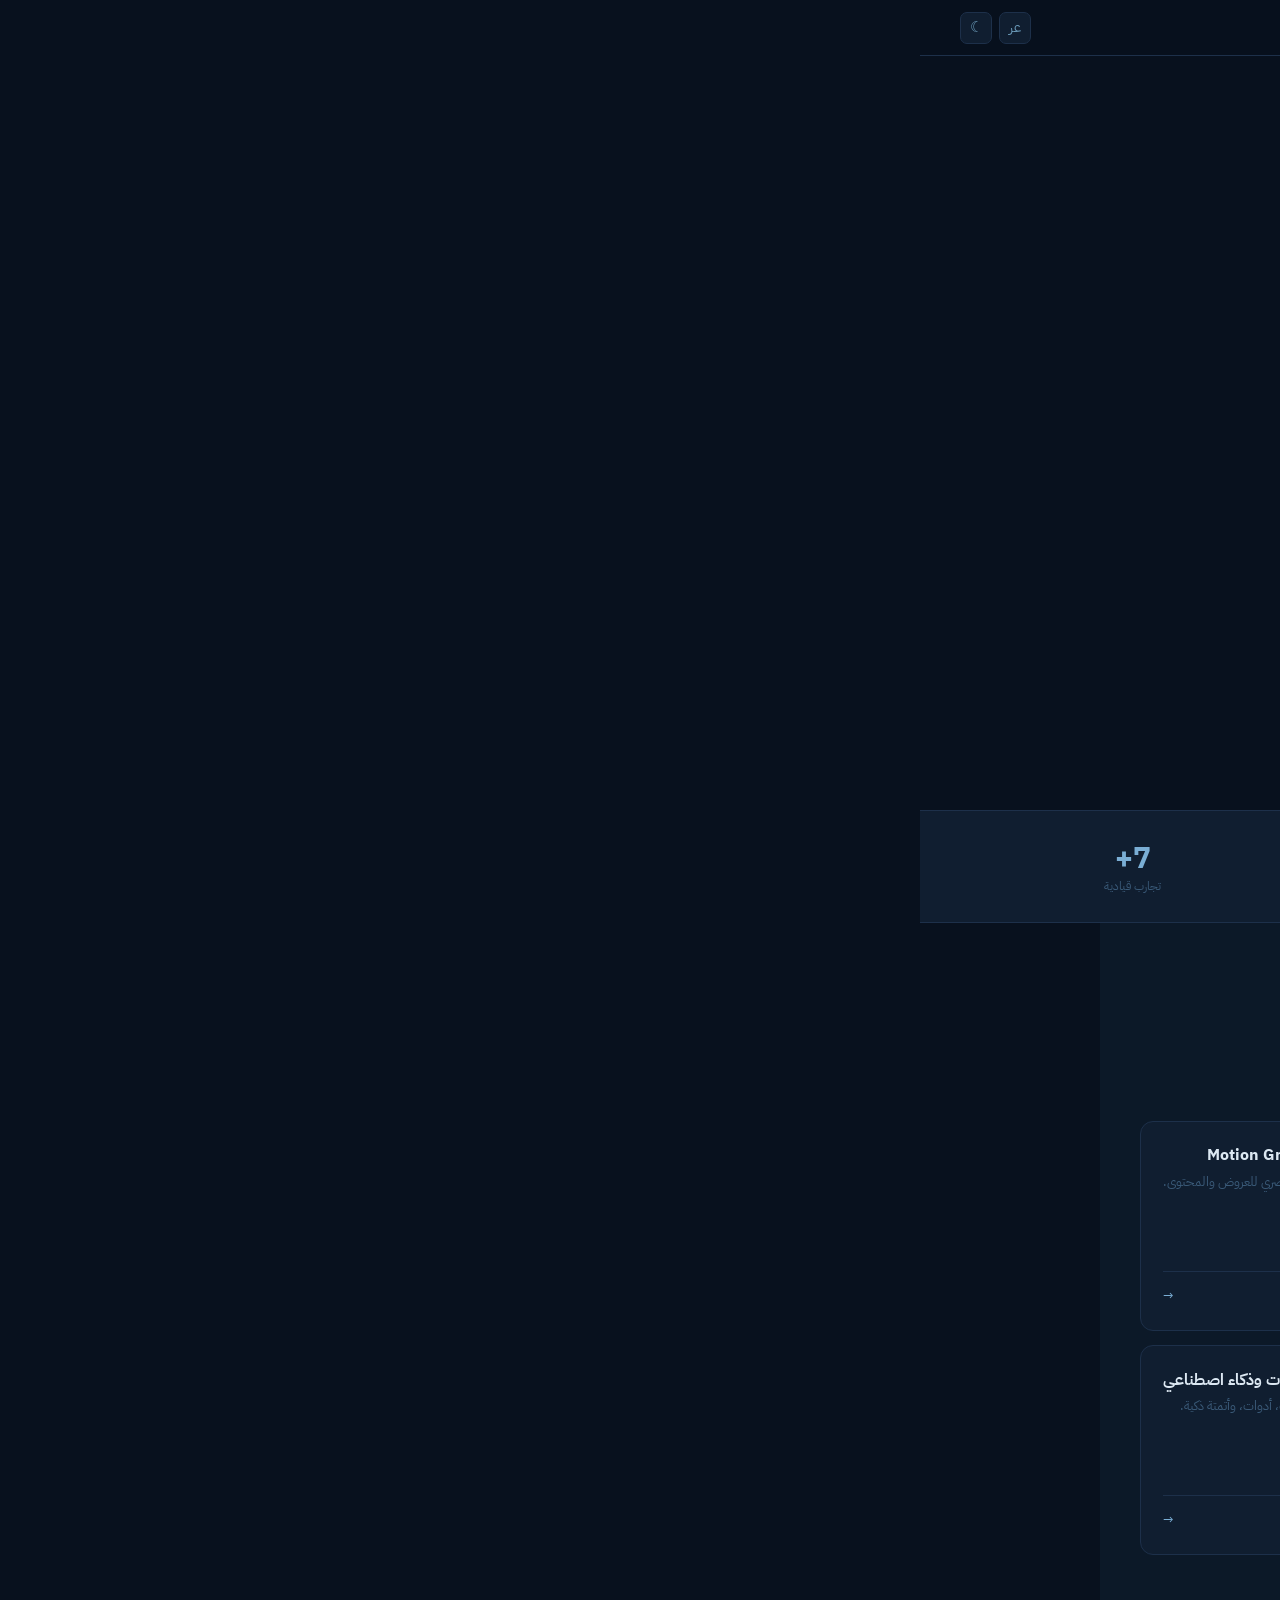
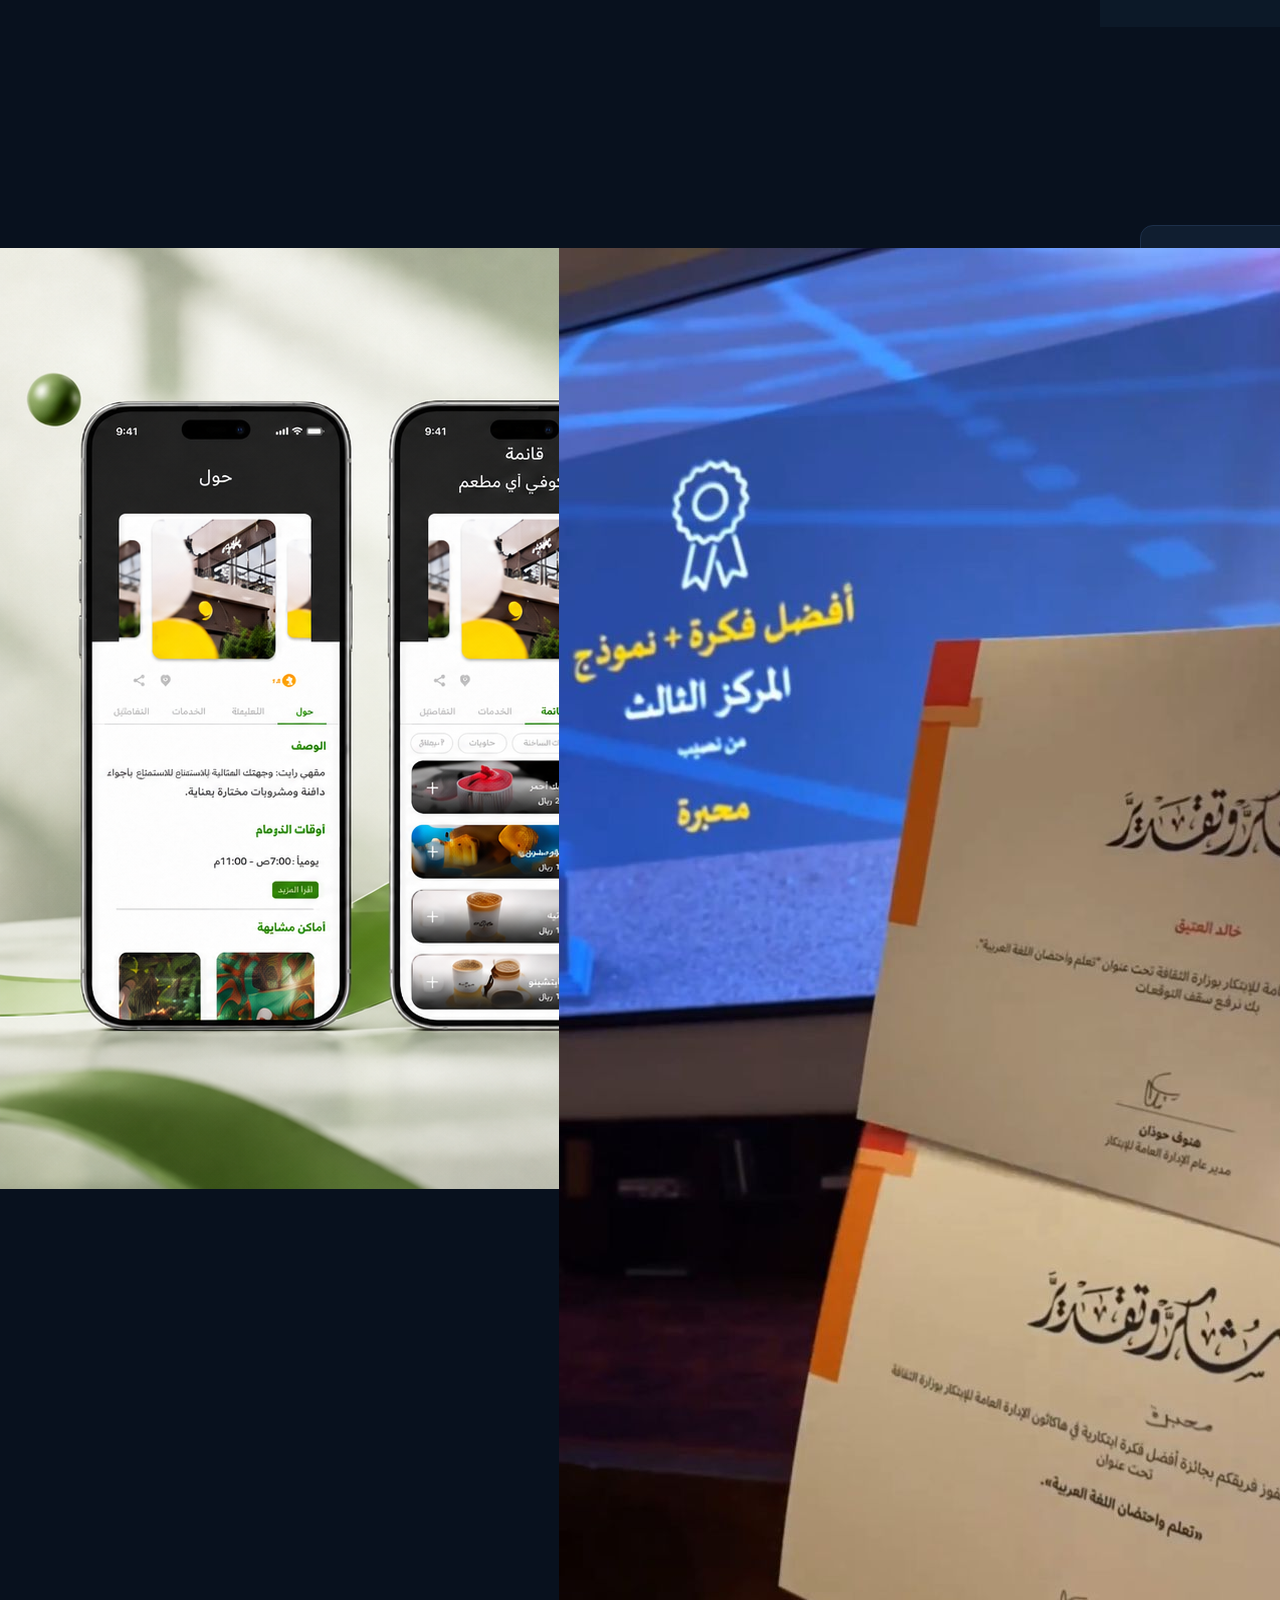
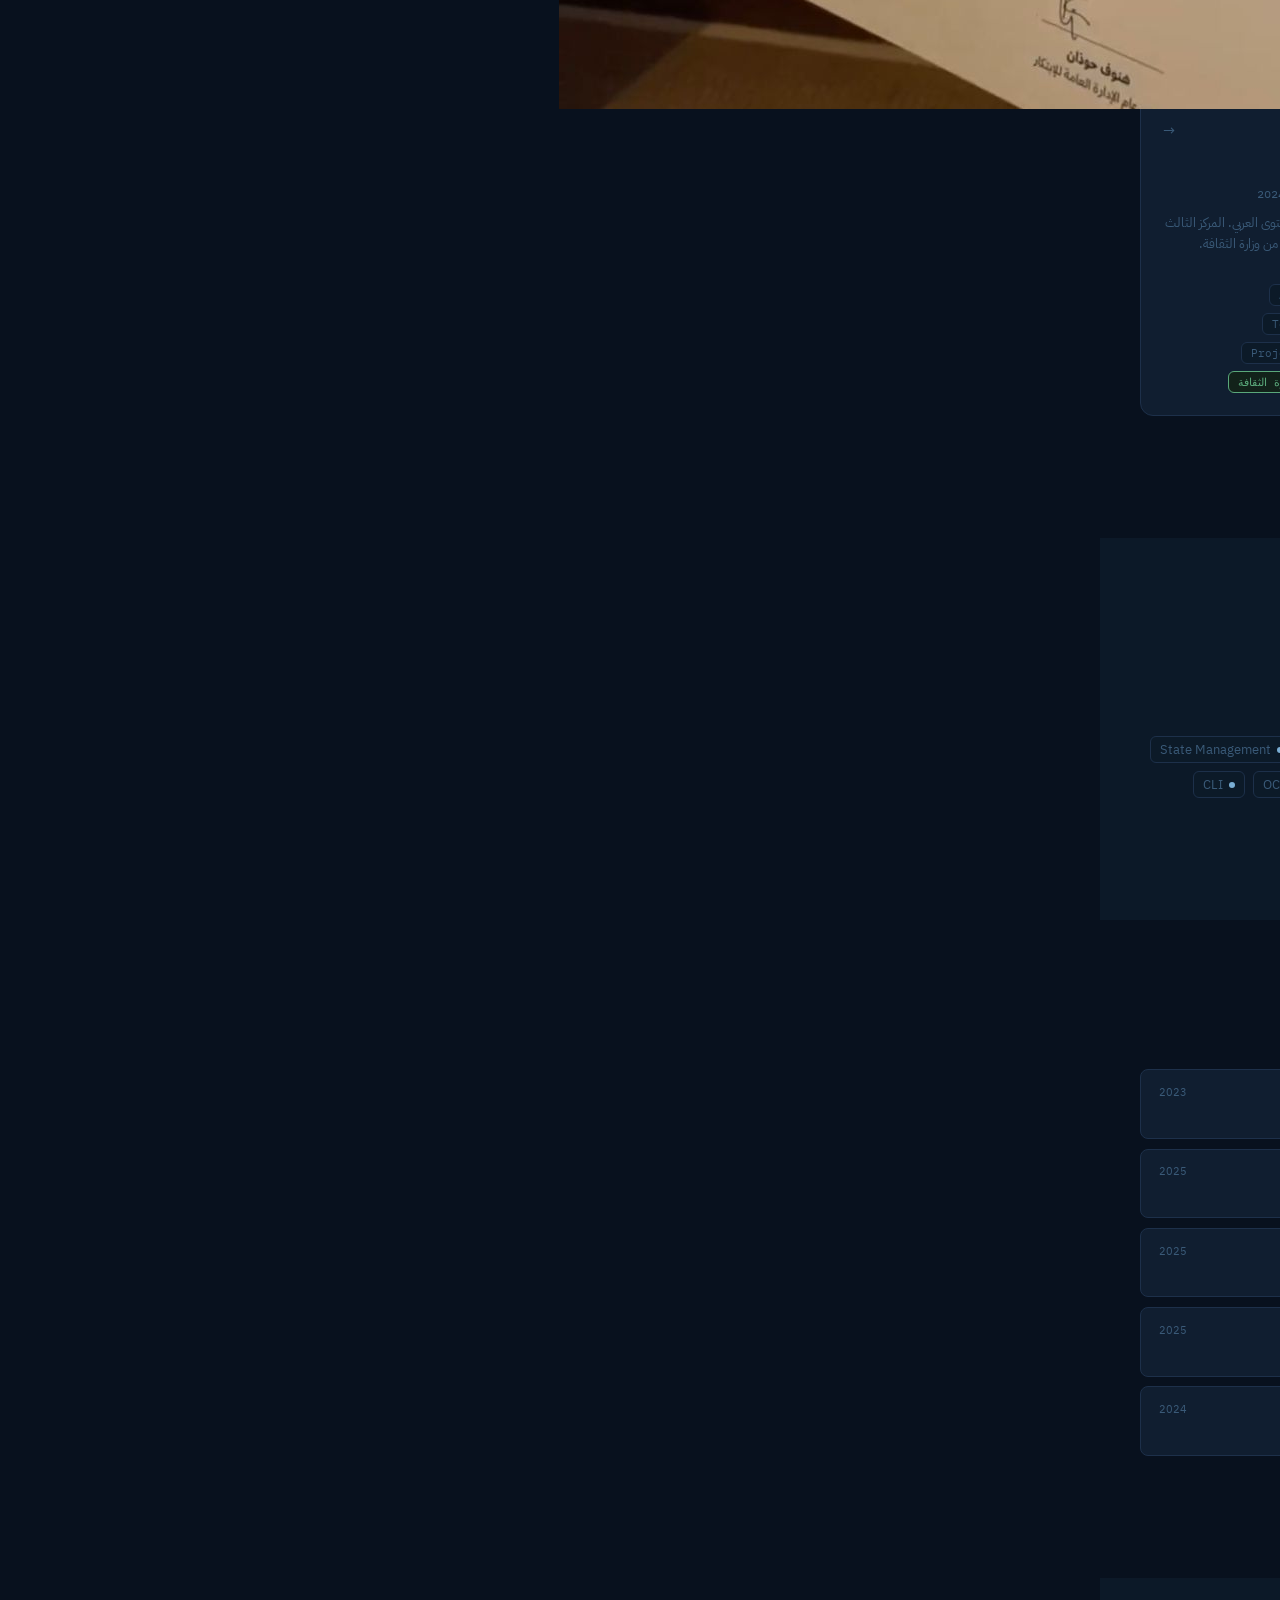
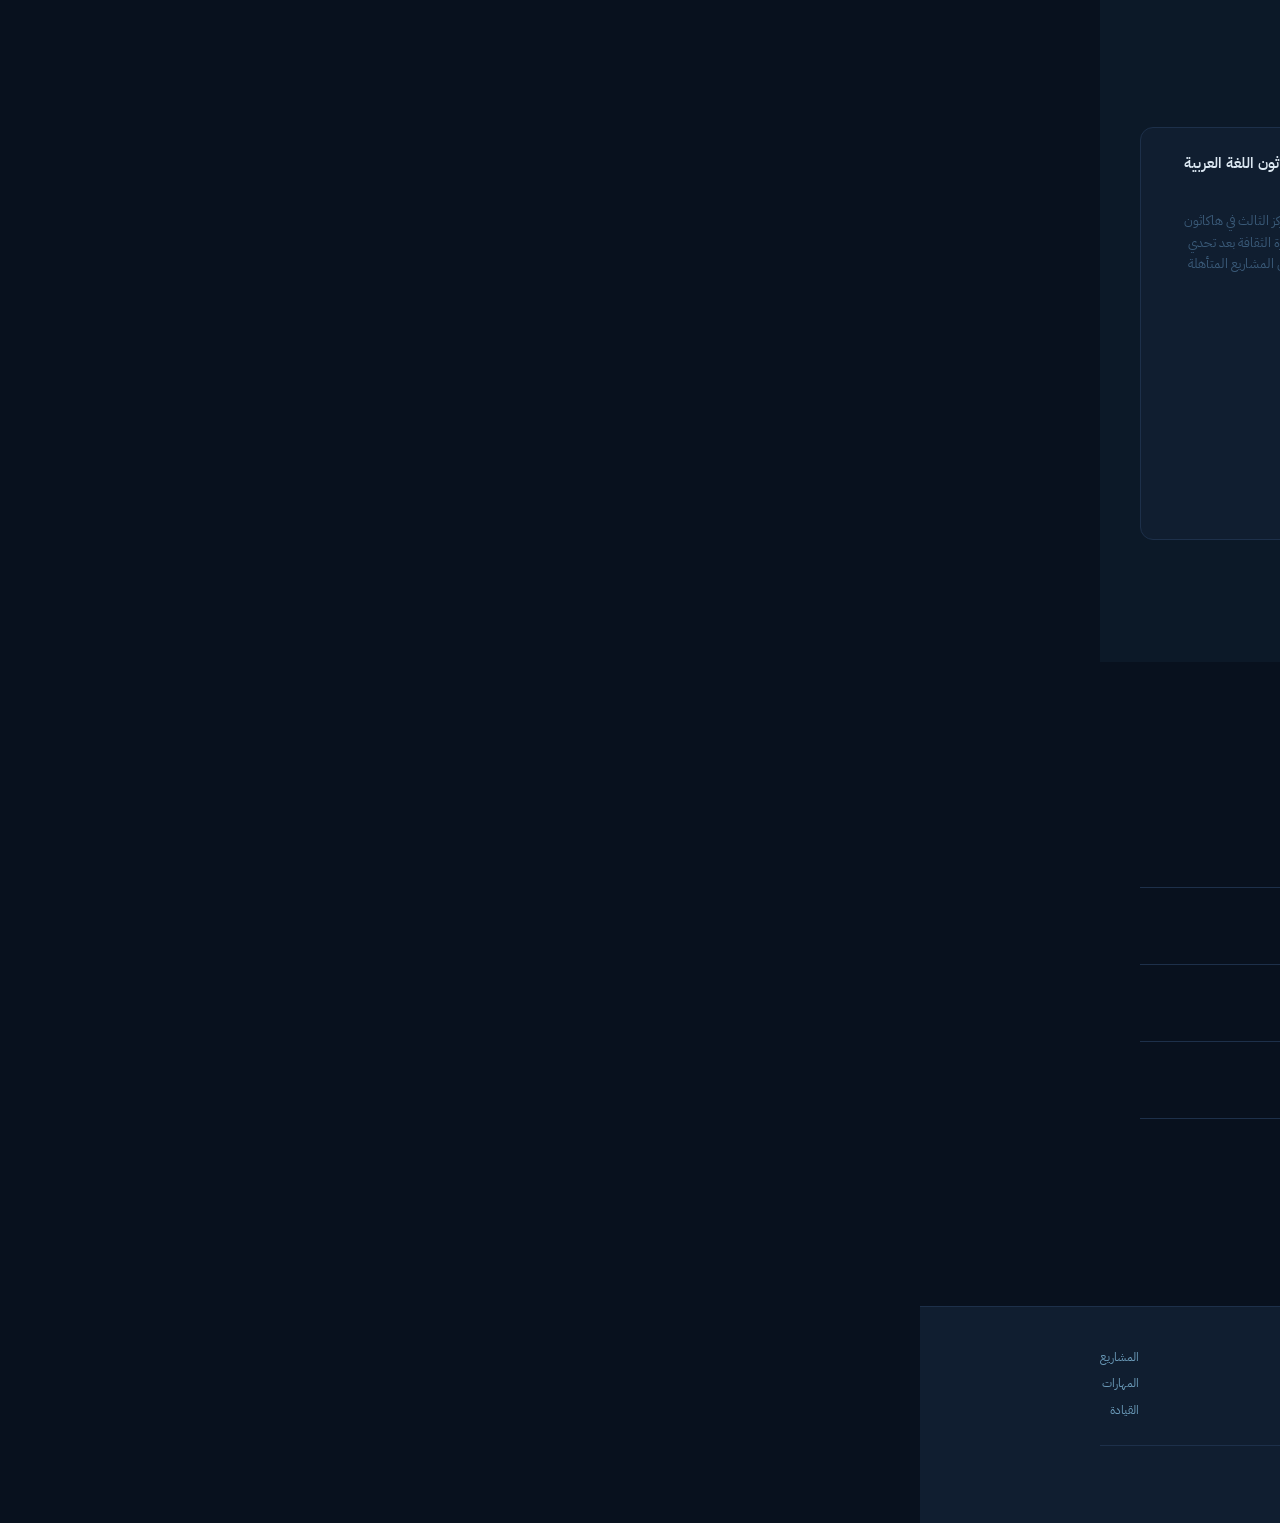
==== commit 7e27d080: "Snapshot career paths section" ====
--- a/index.html
+++ b/index.html
@@ -1,13 +1,11 @@
 <!DOCTYPE html>
 <html lang="ar" dir="rtl" data-theme="dark">
-
 <head>
   <meta charset="UTF-8">
   <meta name="viewport" content="width=device-width, initial-scale=1.0">
   <title>خالد العتيق</title>
-  <link rel="stylesheet" href="assets/css/style.css">
+  <link rel="stylesheet" href="assets/css/style.css?v=career-paths-2">
 </head>
-
 <body>
   <nav data-nav></nav>
   <main data-home-root>
@@ -17,66 +15,54 @@
       <p class="hero-role" data-home-role></p>
       <p class="hero-bio" data-home-bio></p>
       <div class="row">
-        <a class="btn btn-p" href="projects.html" data-i18n-ar="استعرض المشاريع" data-i18n-en="View Projects">استعرض
-          المشاريع</a>
-        <a class="btn" href="https://linkedin.com/in/khaled-alateeq" target="_blank" rel="noreferrer"
-          data-i18n-ar="تواصل معي" data-i18n-en="Get in Touch">تواصل معي</a>
+        <a class="btn btn-p" href="projects.html" data-i18n-ar="استعرض المشاريع" data-i18n-en="View Projects">استعرض المشاريع</a>
+        <a class="btn" href="https://linkedin.com/in/khaled-alateeq" target="_blank" rel="noreferrer" data-i18n-ar="تواصل معي" data-i18n-en="Get in Touch">تواصل معي</a>
       </div>
     </section>
     <section class="stats" data-home-stats></section>
-    <section class="section section-band">
-      <div class="sec-ey" data-i18n-ar="/ آخر التحديثات" data-i18n-en="/ latest updates">/ آخر التحديثات</div>
-      <h2 class="sec-ttl" data-i18n-ar="آخر إضافاتي للبورتفوليو" data-i18n-en="Latest Portfolio Updates">آخر إضافاتي
-        للبورتفوليو</h2>
-      <p class="sec-sub" data-i18n-ar="أحدث إنجازات أو روابط أضفتها للموقع."
-        data-i18n-en="Recent achievements or links added to the site.">أحدث إنجازات أو روابط أضفتها للموقع.</p>
-      <div class="list-grid" data-home-updates></div>
+    <section class="section section-band" id="career-paths">
+      <div class="sec-ey" data-i18n-ar="/ مساراتي" data-i18n-en="/ career paths">/ مساراتي</div>
+      <h2 class="sec-ttl" data-i18n-ar="مساراتي الوظيفية" data-i18n-en="Career Paths">مساراتي الوظيفية</h2>
+      <p class="sec-sub" data-i18n-ar="تجميع عملي حسب المسار: المهارات، الشهادات، المشاريع، والإنجازات المرتبطة بكل توجه." data-i18n-en="My work grouped by path: skills, certificates, projects, and achievements connected to each direction.">تجميع عملي حسب المسار: المهارات، الشهادات، المشاريع، والإنجازات المرتبطة بكل توجه.</p>
+      <div class="career-grid" data-home-career-paths></div>
     </section>
     <section class="section">
       <div class="sec-ey" data-i18n-ar="/ المشاريع" data-i18n-en="/ projects">/ المشاريع</div>
       <h2 class="sec-ttl" data-i18n-ar="مشاريع مختارة" data-i18n-en="Selected Projects">مشاريع مختارة</h2>
-      <p class="sec-sub" data-i18n-ar="أعمال عملية وإنجازات موثقة."
-        data-i18n-en="Practical work and documented achievements.">أعمال عملية وإنجازات موثقة.</p>
+      <p class="sec-sub" data-i18n-ar="أعمال عملية وإنجازات موثقة." data-i18n-en="Practical work and documented achievements.">أعمال عملية وإنجازات موثقة.</p>
       <div class="pgrid" data-featured-projects></div>
-      <div class="sec-footer"><a class="more-btn" href="projects.html" data-i18n-ar="عرض كل المشاريع ←"
-          data-i18n-en="All Projects →">عرض كل المشاريع ←</a></div>
+      <div class="sec-footer"><a class="more-btn" href="projects.html" data-i18n-ar="عرض كل المشاريع ←" data-i18n-en="All Projects →">عرض كل المشاريع ←</a></div>
     </section>
     <section class="section section-band">
       <div class="sec-ey" data-i18n-ar="/ المهارات" data-i18n-en="/ skills">/ المهارات</div>
       <h2 class="sec-ttl" data-i18n-ar="مهارات عملية" data-i18n-en="Practical Skills">مهارات عملية</h2>
-      <p class="sec-sub" data-i18n-ar="مهارات مرتبطة بمشاريع وشهادات."
-        data-i18n-en="Skills connected to projects and certificates.">مهارات مرتبطة بمشاريع وشهادات.</p>
+      <p class="sec-sub" data-i18n-ar="مهارات مرتبطة بمشاريع وشهادات." data-i18n-en="Skills connected to projects and certificates.">مهارات مرتبطة بمشاريع وشهادات.</p>
       <div class="hs-skill-row" data-home-skills></div>
-      <div class="sec-footer"><a class="more-btn" href="skills.html" data-i18n-ar="عرض المهارات كاملا ←"
-          data-i18n-en="View Skills →">عرض المهارات كاملا ←</a></div>
+      <div class="sec-footer"><a class="more-btn" href="skills.html" data-i18n-ar="عرض المهارات كاملة ←" data-i18n-en="View Skills →">عرض المهارات كاملة ←</a></div>
     </section>
     <section class="section">
       <div class="sec-ey" data-i18n-ar="/ الشهادات" data-i18n-en="/ certificates">/ الشهادات</div>
       <h2 class="sec-ttl" data-i18n-ar="شهادات مختارة" data-i18n-en="Selected Certificates">شهادات مختارة</h2>
       <div class="cert-compact" data-home-certificates></div>
-      <div class="sec-footer"><a class="more-btn" href="certificates.html" data-i18n-ar="عرض الشهادات ←"
-          data-i18n-en="View Certificates →">عرض الشهادات ←</a></div>
+      <div class="sec-footer"><a class="more-btn" href="certificates.html" data-i18n-ar="عرض الشهادات ←" data-i18n-en="View Certificates →">عرض الشهادات ←</a></div>
     </section>
     <section class="section section-band">
       <div class="sec-ey" data-i18n-ar="/ الإنجازات" data-i18n-en="/ achievements">/ الإنجازات</div>
       <h2 class="sec-ttl" data-i18n-ar="إنجازات مركزة" data-i18n-en="Focused Achievements">إنجازات مركزة</h2>
       <div class="list-grid" data-home-achievements></div>
-      <div class="sec-footer"><a class="more-btn" href="achievements.html" data-i18n-ar="عرض الإنجازات ←"
-          data-i18n-en="View Achievements →">عرض الإنجازات ←</a></div>
+      <div class="sec-footer"><a class="more-btn" href="achievements.html" data-i18n-ar="عرض الإنجازات ←" data-i18n-en="View Achievements →">عرض الإنجازات ←</a></div>
     </section>
     <section class="section">
       <div class="sec-ey" data-i18n-ar="/ القيادة" data-i18n-en="/ leadership">/ القيادة</div>
       <h2 class="sec-ttl" data-i18n-ar="تجارب قيادية" data-i18n-en="Leadership Experience">تجارب قيادية</h2>
       <div class="tl-compact" data-home-leadership></div>
-      <div class="sec-footer"><a class="more-btn" href="leadership.html" data-i18n-ar="عرض القيادة ←"
-          data-i18n-en="View Leadership →">عرض القيادة ←</a></div>
+      <div class="sec-footer"><a class="more-btn" href="leadership.html" data-i18n-ar="عرض القيادة ←" data-i18n-en="View Leadership →">عرض القيادة ←</a></div>
     </section>
   </main>
   <footer data-footer></footer>
-  <script src="assets/js/utils.js"></script>
-  <script src="assets/js/data-loader.js"></script>
-  <script src="assets/js/app.js"></script>
-  <script src="assets/js/render-home.js"></script>
+  <script src="assets/js/utils.js?v=career-paths-2"></script>
+  <script src="assets/js/data-loader.js?v=career-paths-2"></script>
+  <script src="assets/js/app.js?v=career-paths-2"></script>
+  <script src="assets/js/render-home.js?v=career-paths-2"></script>
 </body>
-
-</html>+</html>
--- a/assets/css/style.css
+++ b/assets/css/style.css
@@ -249,7 +249,7 @@
   text-align: center;
 }
 
-.st+.st {
+.st + .st {
   border-inline-start: 1px solid var(--border);
 }
 
@@ -297,6 +297,7 @@
 }
 
 .pgrid,
+.career-grid,
 .skill-cards,
 .list-grid {
   display: grid;
@@ -304,7 +305,12 @@
   gap: .9rem;
 }
 
+.career-grid {
+  grid-template-columns: repeat(auto-fit, minmax(280px, 1fr));
+}
+
 .pcard,
+.career-card,
 .skcard,
 .dcard,
 .cf,
@@ -324,6 +330,7 @@
 }
 
 .pcard:hover,
+.career-card:hover,
 .skcard:hover,
 .cf:hover,
 .achievement-card:hover {
@@ -331,31 +338,8 @@
   background: var(--surface2);
 }
 
-.project-media {
-  display: grid;
-  place-items: center;
-  width: 100%;
-  aspect-ratio: 16 / 9;
-  padding: .75rem;
-  border: 1px solid var(--border);
-  border-radius: 10px;
-  overflow: hidden;
-  margin-bottom: 1rem;
-  background:
-    linear-gradient(180deg, rgba(122, 174, 212, .14), rgba(13, 30, 48, .08)),
-    var(--accent-dim);
-}
-
-.project-img {
-  width: 100%;
-  height: 100%;
-  object-fit: contain;
-  object-position: center;
-  display: block;
-  border-radius: 8px;
-}
-
 .pcard-top,
+.career-head,
 .skcard-head,
 .cf-h {
   display: flex;
@@ -365,6 +349,7 @@
 }
 
 .pcard-ico,
+.career-icon,
 .skcard-ico,
 .d-ico,
 .tlc-ico {
@@ -382,6 +367,169 @@
   font-size: 1.15rem;
 }
 
+.career-card {
+  display: flex;
+  flex-direction: column;
+  justify-content: space-between;
+  gap: .9rem;
+  min-height: 210px;
+}
+
+.career-card-link {
+  cursor: pointer;
+  transition: all .15s;
+}
+
+.career-icon {
+  width: 44px;
+  height: 44px;
+  color: var(--accent);
+  font: 700 12px "IBM Plex Mono", monospace;
+}
+
+.career-title {
+  font-size: 1rem;
+  font-weight: 700;
+  line-height: 1.4;
+  margin-bottom: .25rem;
+}
+
+.career-desc {
+  color: var(--muted);
+  font-size: 13px;
+  line-height: 1.65;
+}
+
+.career-mini-skills {
+  display: flex;
+  flex-wrap: wrap;
+  gap: 6px;
+}
+
+.career-mini-skills span {
+  color: var(--text2);
+  font-size: 12px;
+}
+
+.career-mini-skills span + span::before {
+  content: "/";
+  color: var(--muted);
+  margin-inline-end: 6px;
+}
+
+.career-open {
+  display: flex;
+  align-items: center;
+  justify-content: space-between;
+  color: var(--accent);
+  font-size: 13px;
+  border-top: 1px solid var(--border);
+  padding-top: .8rem;
+}
+
+.career-group {
+  display: flex;
+  flex-direction: column;
+  gap: .45rem;
+}
+
+.career-label {
+  color: var(--text2);
+  font: 700 11px "IBM Plex Mono", monospace;
+}
+
+.path-hero {
+  margin-bottom: 1rem;
+}
+
+.path-section {
+  margin-top: 1rem;
+  padding: 1.4rem;
+  border: 1px solid var(--border);
+  border-radius: 13px;
+  background: var(--surface);
+}
+
+.text-skill-grid,
+.visual-grid {
+  display: grid;
+  grid-template-columns: repeat(auto-fit, minmax(220px, 1fr));
+  gap: .85rem;
+  margin-top: .85rem;
+}
+
+.text-skill {
+  border: 1px solid var(--border);
+  border-radius: 10px;
+  background: var(--tag);
+  padding: 1rem;
+}
+
+.visual-card {
+  display: flex;
+  flex-direction: column;
+  overflow: hidden;
+  border: 1px solid var(--border);
+  border-radius: 10px;
+  background: var(--surface2);
+  transition: all .15s;
+}
+
+.visual-card:hover {
+  border-color: var(--accent);
+}
+
+.visual-img,
+.certificate-visual,
+.work-visual {
+  width: 100%;
+  aspect-ratio: 16 / 10;
+  display: block;
+  background: var(--accent-dim);
+}
+
+.visual-img {
+  object-fit: cover;
+  object-position: center;
+}
+
+.certificate-visual,
+.work-visual {
+  display: flex;
+  flex-direction: column;
+  justify-content: center;
+  gap: .35rem;
+  padding: 1rem;
+  border-bottom: 1px solid var(--border);
+}
+
+.certificate-mark,
+.work-year {
+  color: var(--accent);
+  font: 700 11px "IBM Plex Mono", monospace;
+}
+
+.certificate-name,
+.work-icon {
+  color: var(--text);
+  font-weight: 700;
+  line-height: 1.4;
+}
+
+.certificate-issuer,
+.certificate-year {
+  color: var(--muted);
+  font-size: 12px;
+}
+
+.work-icon {
+  font-size: 1.35rem;
+}
+
+.visual-caption {
+  padding: .9rem;
+}
+
 .skcard-ico {
   width: 36px;
   height: 36px;
@@ -422,37 +570,16 @@
   margin-top: .45rem;
 }
 
-.achievement-media,
-.cf-media {
-  display: grid;
-  place-items: center;
-  width: 100%;
-  aspect-ratio: 16 / 9;
-  padding: .75rem;
-  border: 1px solid var(--border);
-  border-radius: 10px;
-  overflow: hidden;
-  background:
-    linear-gradient(180deg, rgba(122, 174, 212, .14), rgba(13, 30, 48, .08)),
-    var(--accent-dim);
-}
-
-.achievement-media {
-  margin-bottom: 1rem;
-}
-
-.project-detail-media,
-.leadership-media {
-  margin-bottom: 1.1rem;
-}
-
 .achievement-img {
   width: 100%;
-  height: 100%;
-  object-fit: contain;
+  aspect-ratio: 16 / 10;
+  object-fit: cover;
   object-position: center;
   display: block;
-  border-radius: 8px;
+  border-radius: 9px;
+  border: 1px solid var(--border);
+  margin-bottom: 1rem;
+  background: var(--accent-dim);
 }
 
 .tag,
@@ -527,64 +654,6 @@
   font-size: 11px;
 }
 
-.cert-section {
-  display: flex;
-  flex-direction: column;
-  gap: .9rem;
-  margin-bottom: 1.6rem;
-}
-
-.cert-section-head {
-  display: flex;
-  flex-direction: column;
-  gap: .2rem;
-}
-
-.cert-section-sub,
-.cf-summary {
-  color: var(--muted);
-  font-size: 13px;
-}
-
-.cert-grid {
-  display: grid;
-  grid-template-columns: repeat(auto-fill, minmax(270px, 1fr));
-  gap: .9rem;
-}
-
-.cf {
-  padding: 1rem;
-}
-
-.cf-media {
-  margin-bottom: .9rem;
-}
-
-.cf-img {
-  width: 100%;
-  height: 100%;
-  object-fit: contain;
-  object-position: center;
-  display: block;
-  border-radius: 8px;
-}
-
-.cf-meta,
-.cf-actions {
-  display: flex;
-  align-items: center;
-  gap: .45rem;
-  flex-wrap: wrap;
-}
-
-.cf-meta {
-  justify-content: flex-end;
-}
-
-.cf-actions {
-  margin-top: .2rem;
-}
-
 .back {
   display: inline-flex;
   color: var(--muted);
@@ -669,16 +738,6 @@
   margin-bottom: 1.4rem;
 }
 
-.cert-toolbar {
-  justify-content: flex-start;
-  margin-bottom: 1.8rem;
-}
-
-.cert-toolbar .filters {
-  gap: .8rem;
-  row-gap: .8rem;
-}
-
 .divl {
   border: 0;
   border-top: 1px solid var(--border);
@@ -760,12 +819,13 @@
     grid-template-columns: 1fr;
   }
 
-  .st+.st {
+  .st + .st {
     border-inline-start: 0;
     border-top: 1px solid var(--border);
   }
 
   .pgrid,
+  .career-grid,
   .skill-cards,
   .list-grid {
     grid-template-columns: 1fr;
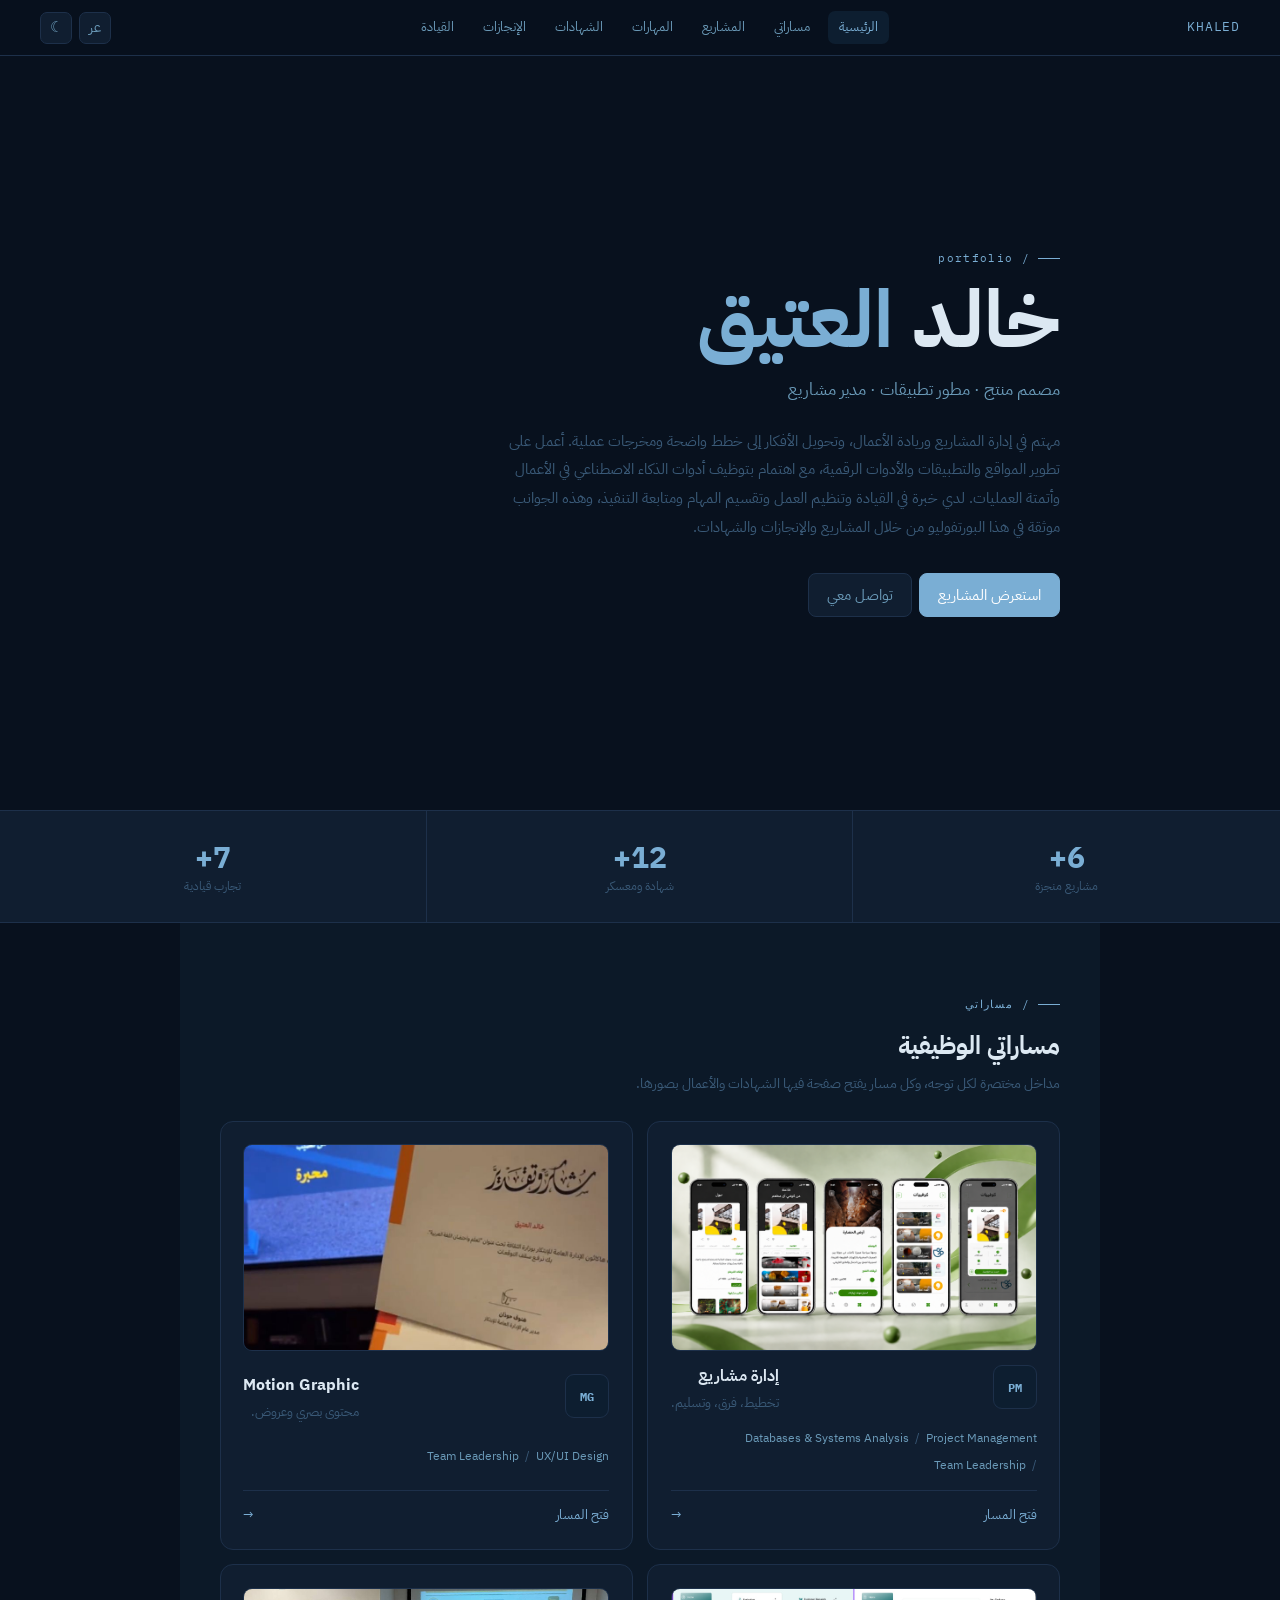
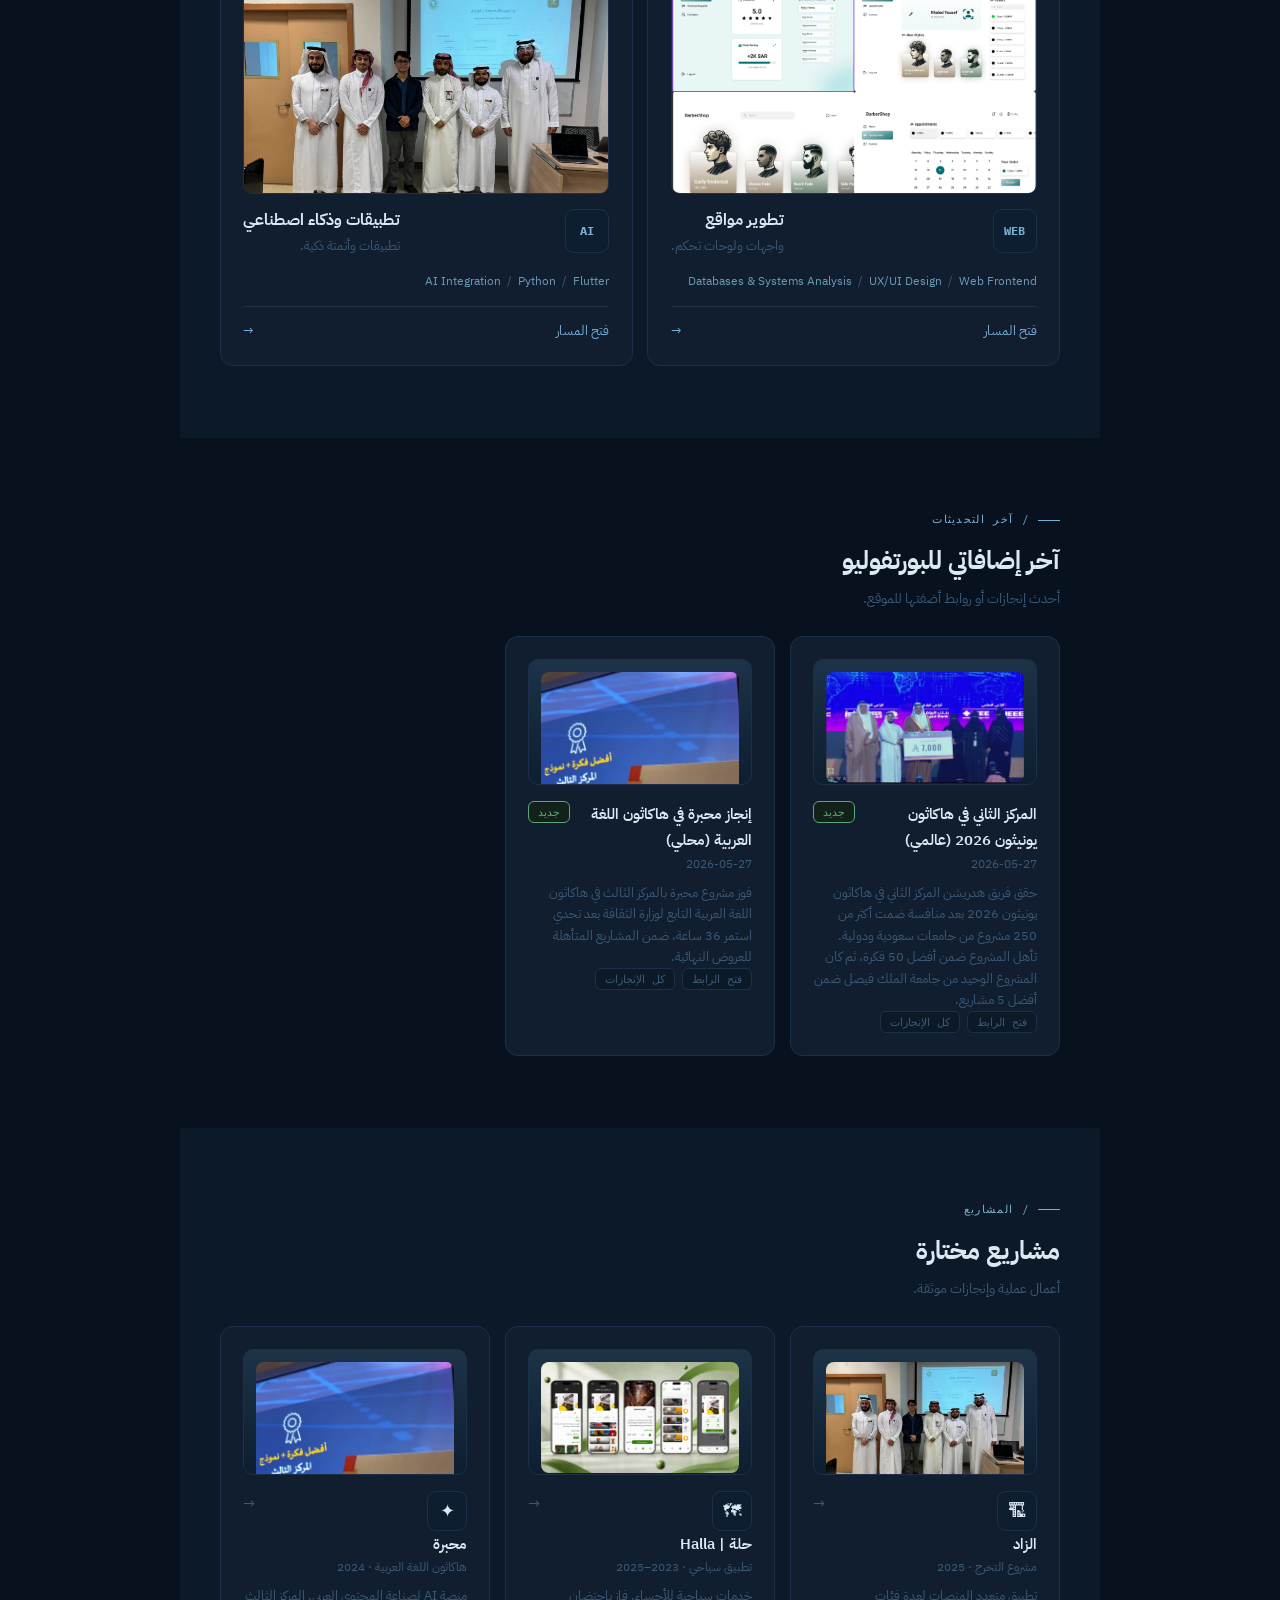
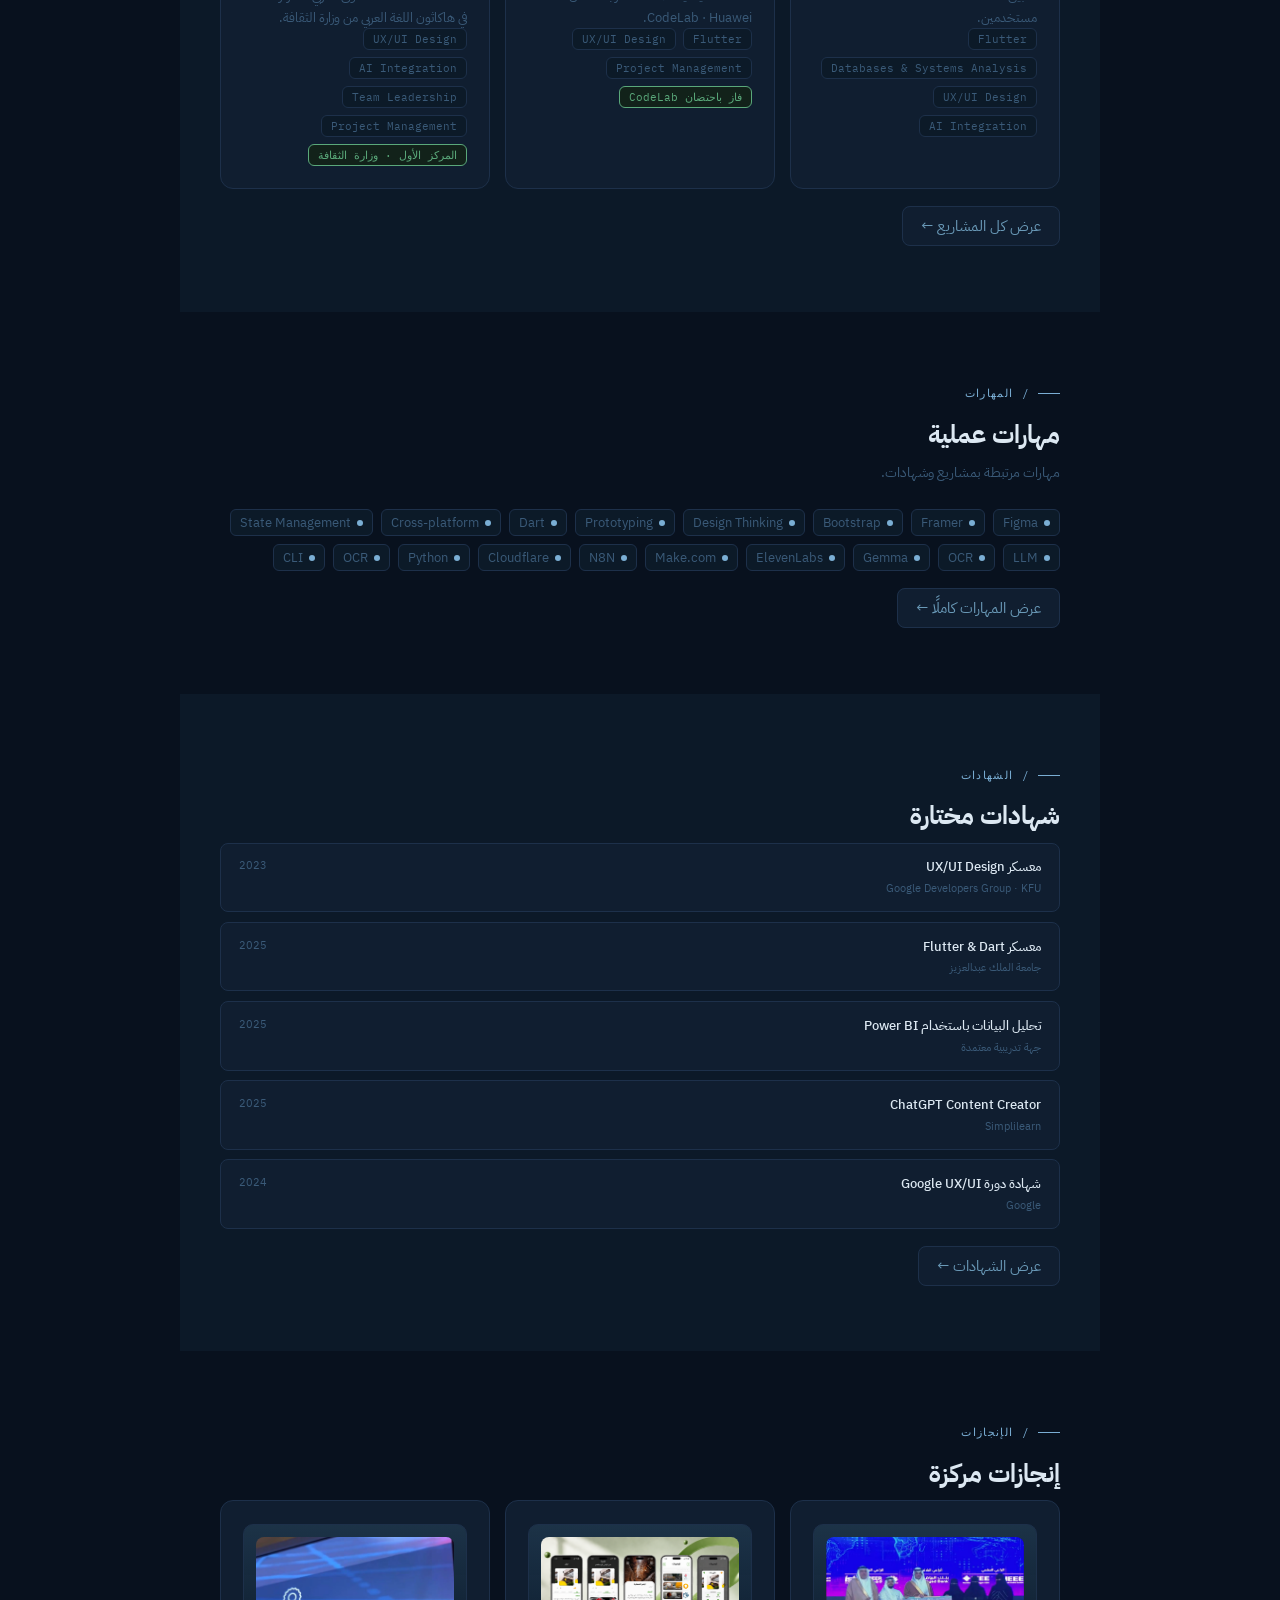
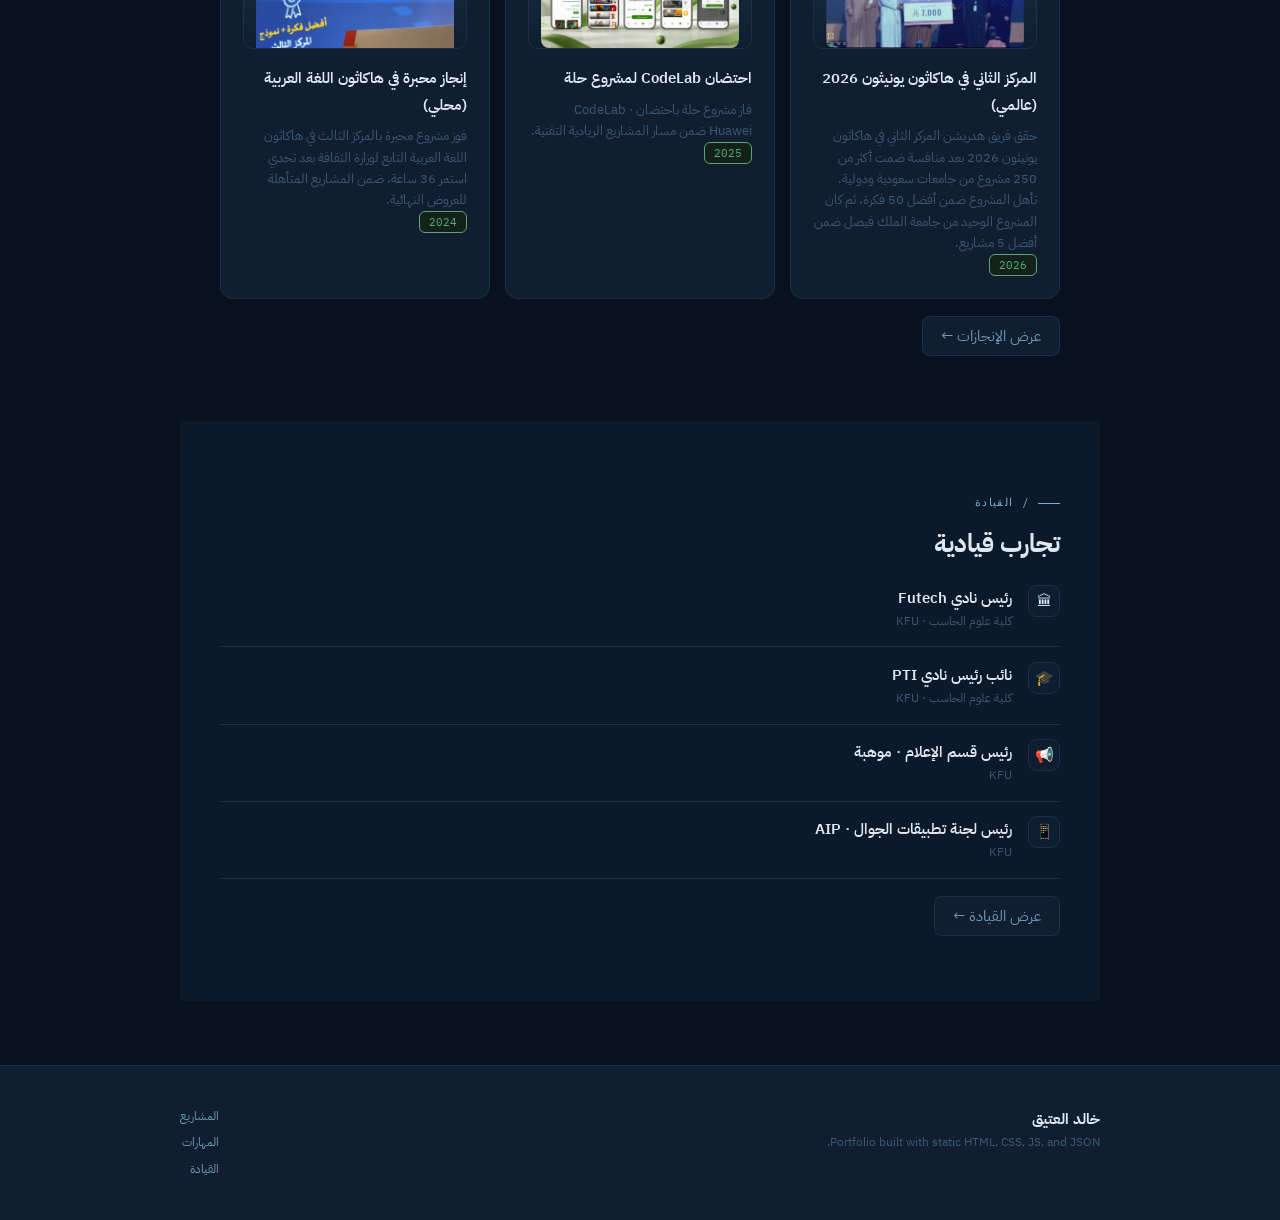
==== commit 4edce8b2: "Merge latest portfolio assets into career paths" ====
--- a/index.html
+++ b/index.html
@@ -1,11 +1,13 @@
 <!DOCTYPE html>
 <html lang="ar" dir="rtl" data-theme="dark">
+
 <head>
   <meta charset="UTF-8">
   <meta name="viewport" content="width=device-width, initial-scale=1.0">
   <title>خالد العتيق</title>
-  <link rel="stylesheet" href="assets/css/style.css?v=career-paths-2">
+  <link rel="stylesheet" href="assets/css/style.css?v=career-paths-3">
 </head>
+
 <body>
   <nav data-nav></nav>
   <main data-home-root>
@@ -15,54 +17,73 @@
       <p class="hero-role" data-home-role></p>
       <p class="hero-bio" data-home-bio></p>
       <div class="row">
-        <a class="btn btn-p" href="projects.html" data-i18n-ar="استعرض المشاريع" data-i18n-en="View Projects">استعرض المشاريع</a>
-        <a class="btn" href="https://linkedin.com/in/khaled-alateeq" target="_blank" rel="noreferrer" data-i18n-ar="تواصل معي" data-i18n-en="Get in Touch">تواصل معي</a>
+        <a class="btn btn-p" href="projects.html" data-i18n-ar="استعرض المشاريع" data-i18n-en="View Projects">استعرض
+          المشاريع</a>
+        <a class="btn" href="https://linkedin.com/in/khaled-alateeq" target="_blank" rel="noreferrer"
+          data-i18n-ar="تواصل معي" data-i18n-en="Get in Touch">تواصل معي</a>
       </div>
     </section>
     <section class="stats" data-home-stats></section>
     <section class="section section-band" id="career-paths">
       <div class="sec-ey" data-i18n-ar="/ مساراتي" data-i18n-en="/ career paths">/ مساراتي</div>
       <h2 class="sec-ttl" data-i18n-ar="مساراتي الوظيفية" data-i18n-en="Career Paths">مساراتي الوظيفية</h2>
-      <p class="sec-sub" data-i18n-ar="تجميع عملي حسب المسار: المهارات، الشهادات، المشاريع، والإنجازات المرتبطة بكل توجه." data-i18n-en="My work grouped by path: skills, certificates, projects, and achievements connected to each direction.">تجميع عملي حسب المسار: المهارات، الشهادات، المشاريع، والإنجازات المرتبطة بكل توجه.</p>
+      <p class="sec-sub" data-i18n-ar="مداخل مختصرة لكل توجه، وكل مسار يفتح صفحة فيها الشهادات والأعمال بصورها."
+        data-i18n-en="Short entries for each direction, each opening a page with visual certificates and work samples.">مداخل مختصرة لكل توجه، وكل مسار يفتح صفحة فيها الشهادات والأعمال بصورها.</p>
       <div class="career-grid" data-home-career-paths></div>
     </section>
     <section class="section">
+      <div class="sec-ey" data-i18n-ar="/ آخر التحديثات" data-i18n-en="/ latest updates">/ آخر التحديثات</div>
+      <h2 class="sec-ttl" data-i18n-ar="آخر إضافاتي للبورتفوليو" data-i18n-en="Latest Portfolio Updates">آخر إضافاتي
+        للبورتفوليو</h2>
+      <p class="sec-sub" data-i18n-ar="أحدث إنجازات أو روابط أضفتها للموقع."
+        data-i18n-en="Recent achievements or links added to the site.">أحدث إنجازات أو روابط أضفتها للموقع.</p>
+      <div class="list-grid" data-home-updates></div>
+    </section>
+    <section class="section section-band">
       <div class="sec-ey" data-i18n-ar="/ المشاريع" data-i18n-en="/ projects">/ المشاريع</div>
       <h2 class="sec-ttl" data-i18n-ar="مشاريع مختارة" data-i18n-en="Selected Projects">مشاريع مختارة</h2>
-      <p class="sec-sub" data-i18n-ar="أعمال عملية وإنجازات موثقة." data-i18n-en="Practical work and documented achievements.">أعمال عملية وإنجازات موثقة.</p>
+      <p class="sec-sub" data-i18n-ar="أعمال عملية وإنجازات موثقة."
+        data-i18n-en="Practical work and documented achievements.">أعمال عملية وإنجازات موثقة.</p>
       <div class="pgrid" data-featured-projects></div>
-      <div class="sec-footer"><a class="more-btn" href="projects.html" data-i18n-ar="عرض كل المشاريع ←" data-i18n-en="All Projects →">عرض كل المشاريع ←</a></div>
+      <div class="sec-footer"><a class="more-btn" href="projects.html" data-i18n-ar="عرض كل المشاريع ←"
+          data-i18n-en="All Projects →">عرض كل المشاريع ←</a></div>
+    </section>
+    <section class="section">
+      <div class="sec-ey" data-i18n-ar="/ المهارات" data-i18n-en="/ skills">/ المهارات</div>
+      <h2 class="sec-ttl" data-i18n-ar="مهارات عملية" data-i18n-en="Practical Skills">مهارات عملية</h2>
+      <p class="sec-sub" data-i18n-ar="مهارات مرتبطة بمشاريع وشهادات."
+        data-i18n-en="Skills connected to projects and certificates.">مهارات مرتبطة بمشاريع وشهادات.</p>
+      <div class="hs-skill-row" data-home-skills></div>
+      <div class="sec-footer"><a class="more-btn" href="skills.html" data-i18n-ar="عرض المهارات كاملًا ←"
+          data-i18n-en="View Skills →">عرض المهارات كاملًا ←</a></div>
     </section>
     <section class="section section-band">
-      <div class="sec-ey" data-i18n-ar="/ المهارات" data-i18n-en="/ skills">/ المهارات</div>
-      <h2 class="sec-ttl" data-i18n-ar="مهارات عملية" data-i18n-en="Practical Skills">مهارات عملية</h2>
-      <p class="sec-sub" data-i18n-ar="مهارات مرتبطة بمشاريع وشهادات." data-i18n-en="Skills connected to projects and certificates.">مهارات مرتبطة بمشاريع وشهادات.</p>
-      <div class="hs-skill-row" data-home-skills></div>
-      <div class="sec-footer"><a class="more-btn" href="skills.html" data-i18n-ar="عرض المهارات كاملة ←" data-i18n-en="View Skills →">عرض المهارات كاملة ←</a></div>
-    </section>
-    <section class="section">
       <div class="sec-ey" data-i18n-ar="/ الشهادات" data-i18n-en="/ certificates">/ الشهادات</div>
       <h2 class="sec-ttl" data-i18n-ar="شهادات مختارة" data-i18n-en="Selected Certificates">شهادات مختارة</h2>
       <div class="cert-compact" data-home-certificates></div>
-      <div class="sec-footer"><a class="more-btn" href="certificates.html" data-i18n-ar="عرض الشهادات ←" data-i18n-en="View Certificates →">عرض الشهادات ←</a></div>
+      <div class="sec-footer"><a class="more-btn" href="certificates.html" data-i18n-ar="عرض الشهادات ←"
+          data-i18n-en="View Certificates →">عرض الشهادات ←</a></div>
     </section>
-    <section class="section section-band">
+    <section class="section">
       <div class="sec-ey" data-i18n-ar="/ الإنجازات" data-i18n-en="/ achievements">/ الإنجازات</div>
       <h2 class="sec-ttl" data-i18n-ar="إنجازات مركزة" data-i18n-en="Focused Achievements">إنجازات مركزة</h2>
       <div class="list-grid" data-home-achievements></div>
-      <div class="sec-footer"><a class="more-btn" href="achievements.html" data-i18n-ar="عرض الإنجازات ←" data-i18n-en="View Achievements →">عرض الإنجازات ←</a></div>
+      <div class="sec-footer"><a class="more-btn" href="achievements.html" data-i18n-ar="عرض الإنجازات ←"
+          data-i18n-en="View Achievements →">عرض الإنجازات ←</a></div>
     </section>
-    <section class="section">
+    <section class="section section-band">
       <div class="sec-ey" data-i18n-ar="/ القيادة" data-i18n-en="/ leadership">/ القيادة</div>
       <h2 class="sec-ttl" data-i18n-ar="تجارب قيادية" data-i18n-en="Leadership Experience">تجارب قيادية</h2>
       <div class="tl-compact" data-home-leadership></div>
-      <div class="sec-footer"><a class="more-btn" href="leadership.html" data-i18n-ar="عرض القيادة ←" data-i18n-en="View Leadership →">عرض القيادة ←</a></div>
+      <div class="sec-footer"><a class="more-btn" href="leadership.html" data-i18n-ar="عرض القيادة ←"
+          data-i18n-en="View Leadership →">عرض القيادة ←</a></div>
     </section>
   </main>
   <footer data-footer></footer>
-  <script src="assets/js/utils.js?v=career-paths-2"></script>
-  <script src="assets/js/data-loader.js?v=career-paths-2"></script>
-  <script src="assets/js/app.js?v=career-paths-2"></script>
-  <script src="assets/js/render-home.js?v=career-paths-2"></script>
+  <script src="assets/js/utils.js?v=career-paths-3"></script>
+  <script src="assets/js/data-loader.js?v=career-paths-3"></script>
+  <script src="assets/js/app.js?v=career-paths-3"></script>
+  <script src="assets/js/render-home.js?v=career-paths-3"></script>
 </body>
+
 </html>
--- a/assets/css/style.css
+++ b/assets/css/style.css
@@ -52,6 +52,10 @@
   line-height: 1.75;
 }
 
+body.viewer-open {
+  overflow: hidden;
+}
+
 a {
   color: inherit;
   text-decoration: none;
@@ -237,6 +241,19 @@
   background: var(--accent-dim);
 }
 
+.filter-total {
+  display: inline-flex;
+  align-items: center;
+  justify-content: center;
+  min-width: 1.6rem;
+  margin-inline-start: .35rem;
+  padding-inline: .35rem;
+  border-radius: 999px;
+  background: rgba(122, 174, 212, .12);
+  color: inherit;
+  font: 11px "IBM Plex Mono", monospace;
+}
+
 .stats {
   display: grid;
   grid-template-columns: repeat(3, 1fr);
@@ -249,7 +266,7 @@
   text-align: center;
 }
 
-.st + .st {
+.st+.st {
   border-inline-start: 1px solid var(--border);
 }
 
@@ -336,6 +353,36 @@
 .achievement-card:hover {
   border-color: var(--accent);
   background: var(--surface2);
+}
+
+.project-media {
+  display: grid;
+  place-items: center;
+  width: 100%;
+  aspect-ratio: 16 / 9;
+  padding: .75rem;
+  border: 1px solid var(--border);
+  border-radius: 10px;
+  overflow: hidden;
+  margin-bottom: 1rem;
+  background:
+    linear-gradient(180deg, rgba(122, 174, 212, .14), rgba(13, 30, 48, .08)),
+    var(--accent-dim);
+}
+
+.project-img {
+  width: 100%;
+  height: 100%;
+  object-fit: contain;
+  object-position: center;
+  display: block;
+  border-radius: 8px;
+}
+
+.project-img,
+.achievement-img,
+.cf-img {
+  cursor: zoom-in;
 }
 
 .pcard-top,
@@ -372,7 +419,7 @@
   flex-direction: column;
   justify-content: space-between;
   gap: .9rem;
-  min-height: 210px;
+  min-height: 260px;
 }
 
 .career-card-link {
@@ -385,6 +432,21 @@
   height: 44px;
   color: var(--accent);
   font: 700 12px "IBM Plex Mono", monospace;
+}
+
+.career-cover {
+  overflow: hidden;
+  border: 1px solid var(--border);
+  border-radius: 9px;
+  background: var(--accent-dim);
+}
+
+.career-cover img {
+  width: 100%;
+  aspect-ratio: 16 / 9;
+  display: block;
+  object-fit: cover;
+  object-position: center;
 }
 
 .career-title {
@@ -570,16 +632,60 @@
   margin-top: .45rem;
 }
 
+.achievement-media,
+.cf-media {
+  display: grid;
+  place-items: center;
+  width: 100%;
+  aspect-ratio: 16 / 9;
+  padding: .75rem;
+  border: 1px solid var(--border);
+  border-radius: 10px;
+  overflow: hidden;
+  background:
+    linear-gradient(180deg, rgba(122, 174, 212, .14), rgba(13, 30, 48, .08)),
+    var(--accent-dim);
+}
+
+.achievement-media {
+  margin-bottom: 1rem;
+}
+
+.project-detail-media,
+.leadership-media {
+  margin-bottom: 1.1rem;
+}
+
+.leadership-body {
+  display: grid;
+  grid-template-columns: 1fr 110px;
+  gap: 1rem;
+  align-items: start;
+}
+
+.leadership-copy {
+  min-width: 0;
+}
+
+.leadership-thumb {
+  width: 110px;
+  aspect-ratio: 4 / 5;
+  margin-bottom: 0;
+  padding: .4rem;
+  justify-self: start;
+}
+
+.leadership-thumb .achievement-img {
+  border-radius: 6px;
+}
+
 .achievement-img {
   width: 100%;
-  aspect-ratio: 16 / 10;
-  object-fit: cover;
+  height: 100%;
+  object-fit: contain;
   object-position: center;
   display: block;
-  border-radius: 9px;
-  border: 1px solid var(--border);
-  margin-bottom: 1rem;
-  background: var(--accent-dim);
+  border-radius: 8px;
 }
 
 .tag,
@@ -654,6 +760,151 @@
   font-size: 11px;
 }
 
+.cert-section {
+  display: flex;
+  flex-direction: column;
+  gap: .9rem;
+  margin-bottom: 1.6rem;
+}
+
+.cert-section-head {
+  display: flex;
+  flex-direction: column;
+  gap: .2rem;
+}
+
+.cert-section-sub,
+.cf-summary {
+  color: var(--muted);
+  font-size: 13px;
+}
+
+.cert-grid {
+  display: grid;
+  grid-template-columns: repeat(auto-fill, minmax(270px, 1fr));
+  gap: .9rem;
+}
+
+.cf {
+  padding: 1rem;
+}
+
+.cf-media {
+  margin-bottom: .9rem;
+}
+
+.cf-img {
+  width: 100%;
+  height: 100%;
+  object-fit: contain;
+  object-position: center;
+  display: block;
+  border-radius: 8px;
+}
+
+.cf-meta,
+.cf-actions {
+  display: flex;
+  align-items: center;
+  gap: .45rem;
+  flex-wrap: wrap;
+}
+
+.cf-meta {
+  justify-content: flex-end;
+}
+
+.cf-actions {
+  margin-top: .2rem;
+}
+
+.image-viewer {
+  position: fixed;
+  inset: 0;
+  z-index: 80;
+  display: none;
+}
+
+.image-viewer.open {
+  display: block;
+}
+
+.image-viewer-backdrop {
+  position: absolute;
+  inset: 0;
+  background: rgba(4, 10, 18, .82);
+  backdrop-filter: blur(8px);
+}
+
+.image-viewer-dialog {
+  position: relative;
+  z-index: 1;
+  width: min(calc(100vw - 1.5rem), 1240px);
+  height: min(calc(100dvh - 1.5rem), 920px);
+  margin: .75rem auto;
+  padding: clamp(.6rem, 2vw, 1rem);
+  display: grid;
+  place-items: center;
+}
+
+.image-viewer-img {
+  max-width: 100%;
+  max-height: calc(100dvh - 3rem);
+  width: auto;
+  height: auto;
+  object-fit: contain;
+  border-radius: 12px;
+  box-shadow: 0 20px 70px rgba(0, 0, 0, .35);
+  background: rgba(255, 255, 255, .02);
+}
+
+.image-viewer-close {
+  position: absolute;
+  top: 1rem;
+  inset-inline-end: 1rem;
+  z-index: 2;
+  width: 42px;
+  height: 42px;
+  border: 1px solid var(--border);
+  border-radius: 999px;
+  background: rgba(8, 17, 30, .82);
+  color: var(--text);
+  font-size: 1.5rem;
+  line-height: 1;
+  cursor: pointer;
+}
+
+@media (max-width: 640px) {
+  .image-viewer-dialog {
+    width: calc(100vw - 1rem);
+    height: calc(100dvh - 1rem);
+    margin: .5rem auto;
+    padding: .5rem;
+  }
+
+  .image-viewer-img {
+    max-height: calc(100dvh - 2.25rem);
+    border-radius: 10px;
+  }
+
+  .image-viewer-close {
+    top: .75rem;
+    inset-inline-end: .75rem;
+    width: 38px;
+    height: 38px;
+    font-size: 1.25rem;
+  }
+
+  .leadership-body {
+    grid-template-columns: 1fr 88px;
+    gap: .8rem;
+  }
+
+  .leadership-thumb {
+    width: 88px;
+  }
+}
+
 .back {
   display: inline-flex;
   color: var(--muted);
@@ -738,6 +989,16 @@
   margin-bottom: 1.4rem;
 }
 
+.cert-toolbar {
+  justify-content: flex-start;
+  margin-bottom: 1.8rem;
+}
+
+.cert-toolbar .filters {
+  gap: .8rem;
+  row-gap: .8rem;
+}
+
 .divl {
   border: 0;
   border-top: 1px solid var(--border);
@@ -819,7 +1080,7 @@
     grid-template-columns: 1fr;
   }
 
-  .st + .st {
+  .st+.st {
     border-inline-start: 0;
     border-top: 1px solid var(--border);
   }
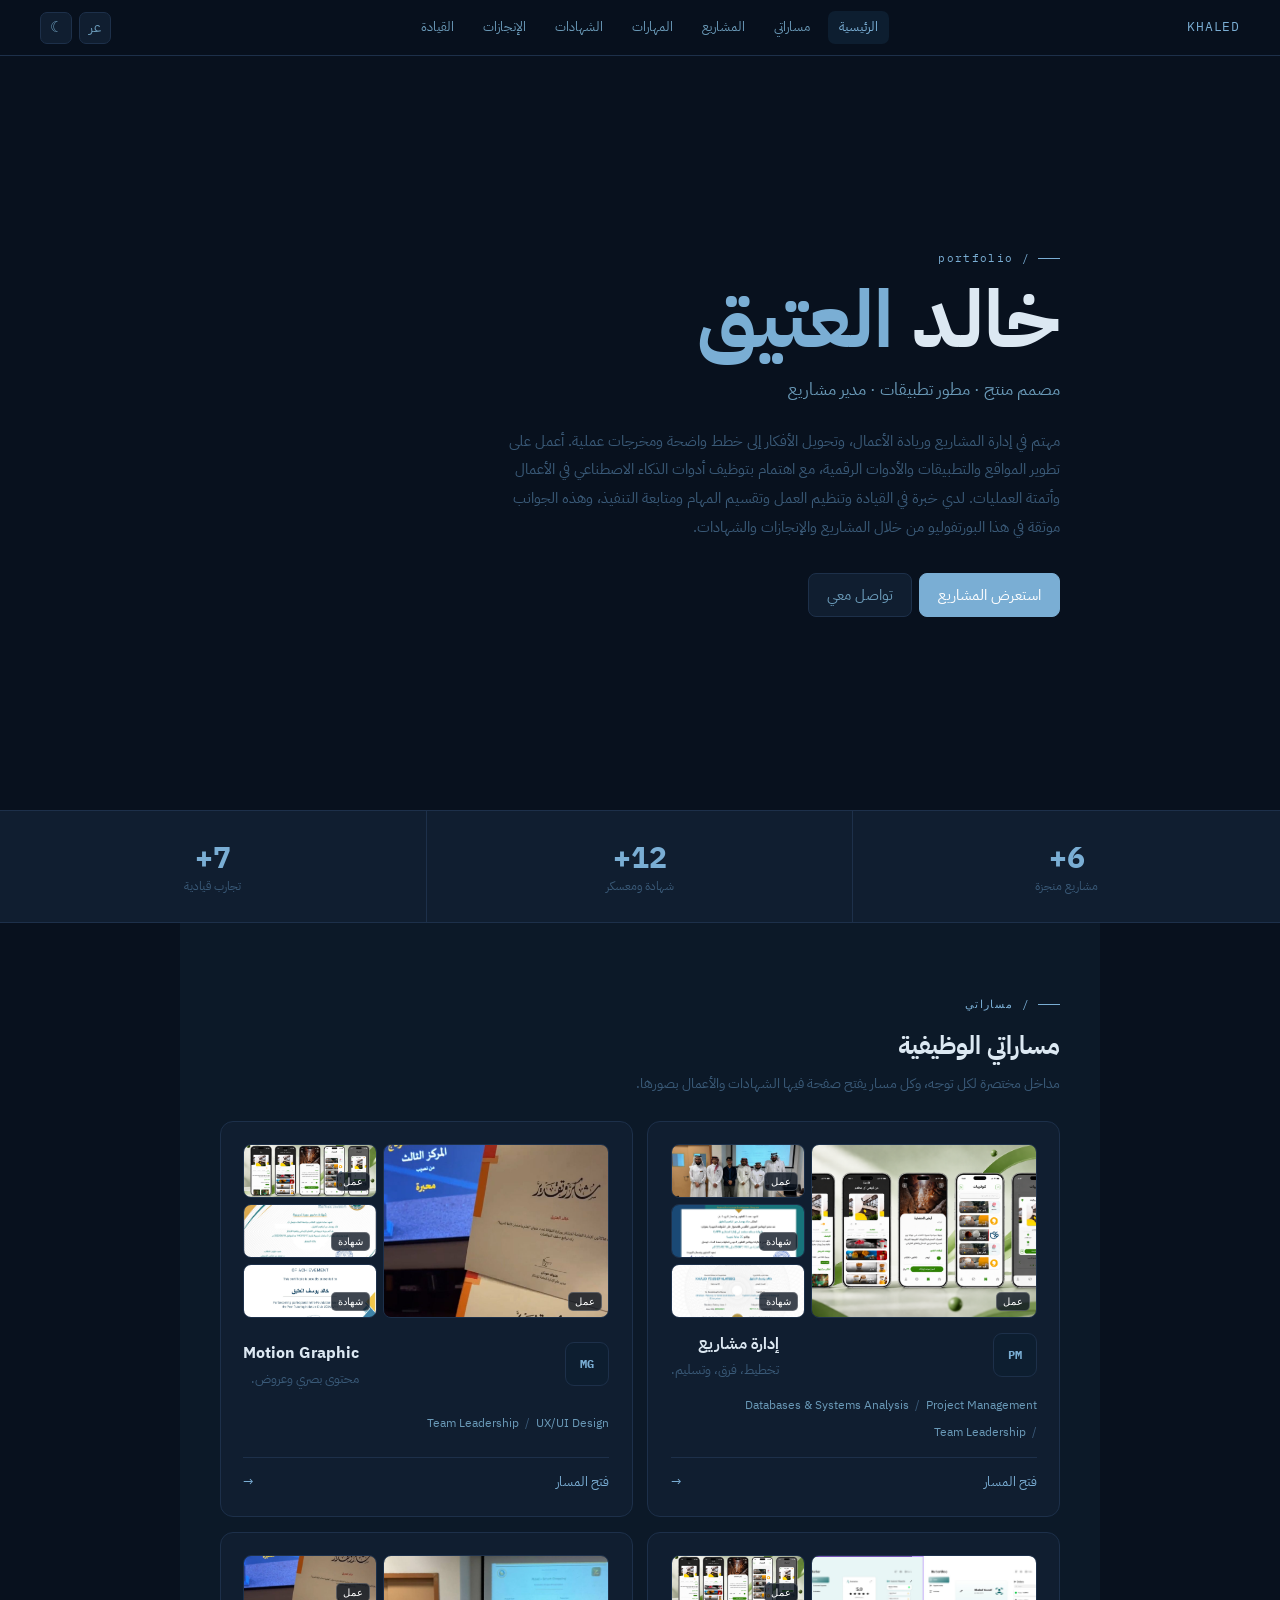
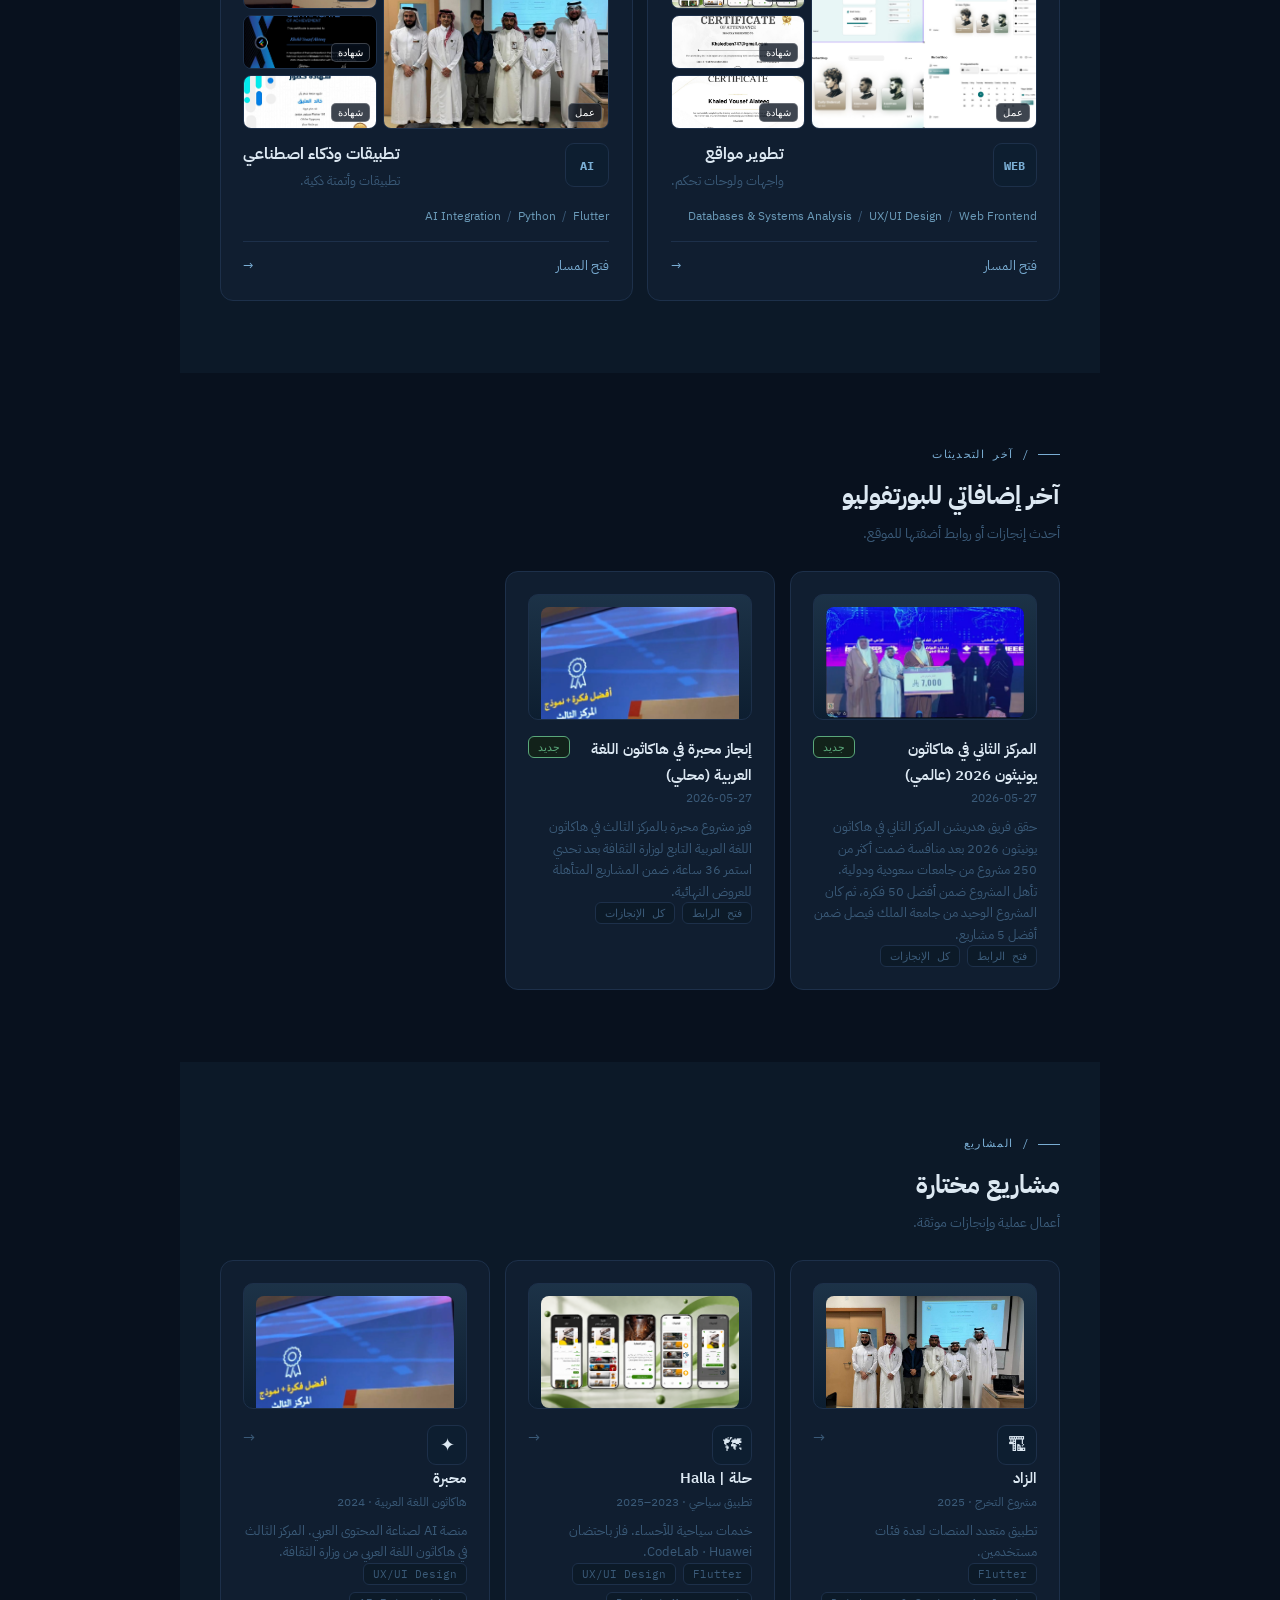
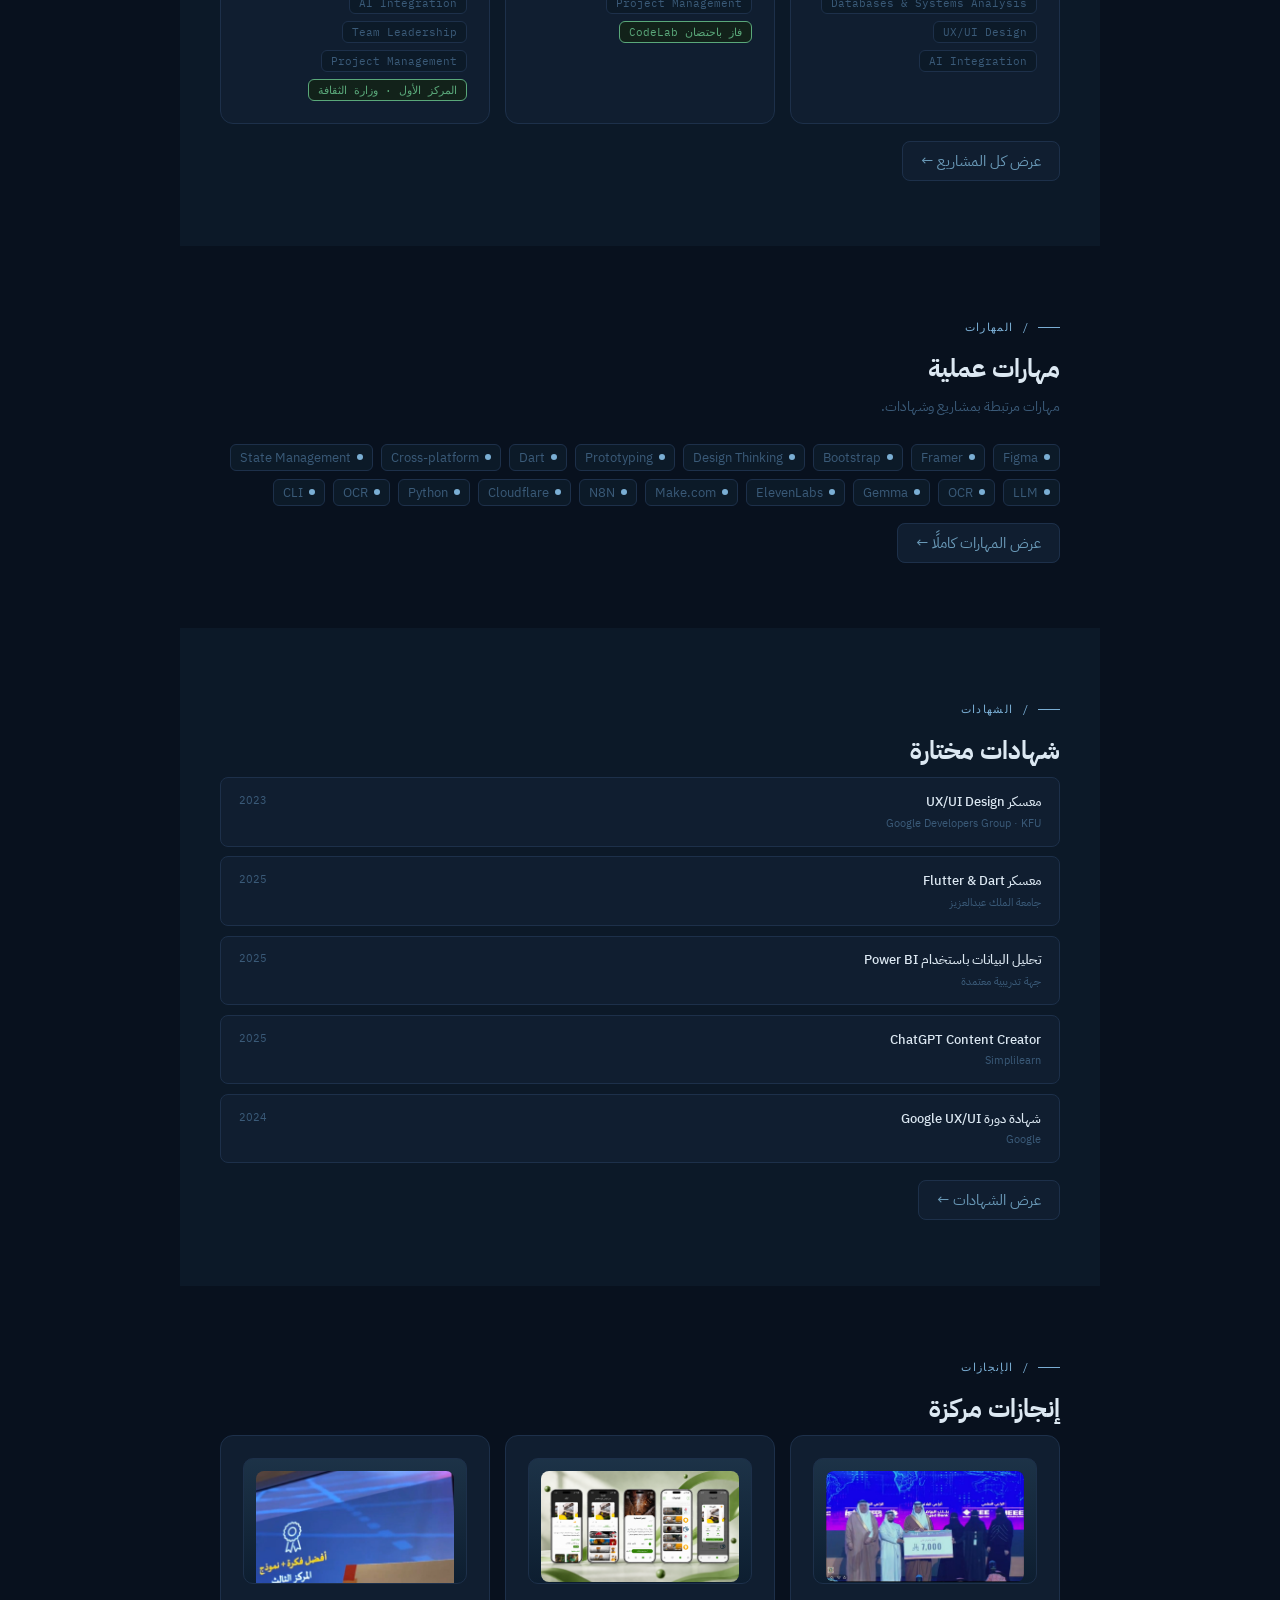
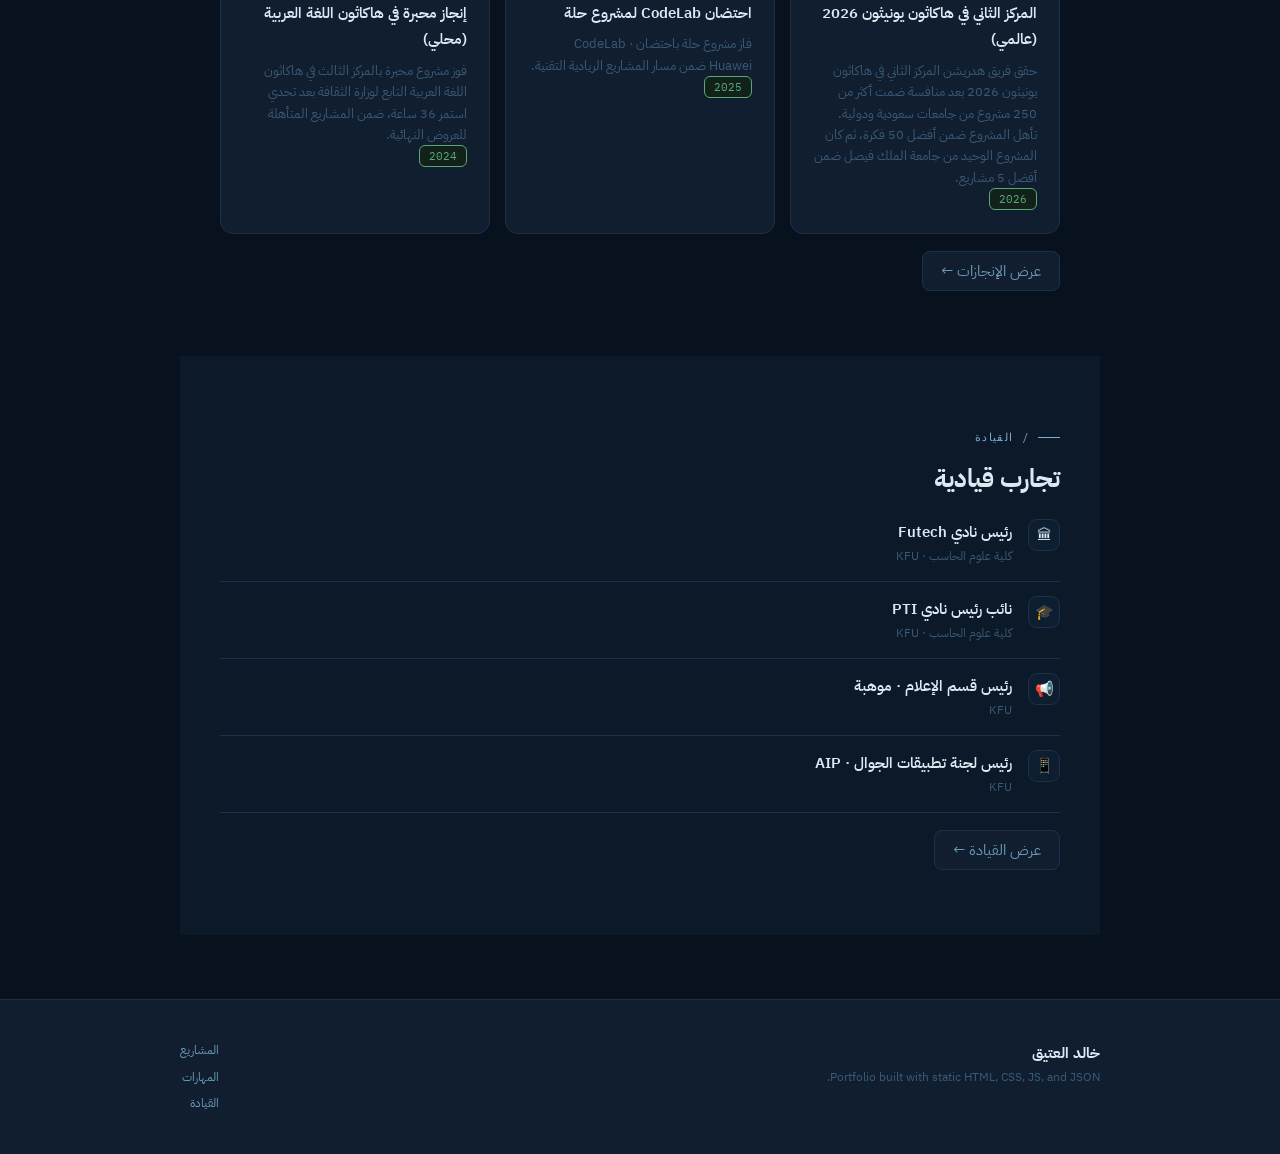
==== commit 5af40884: "Make career path images visually mapped" ====
--- a/index.html
+++ b/index.html
@@ -5,7 +5,7 @@
   <meta charset="UTF-8">
   <meta name="viewport" content="width=device-width, initial-scale=1.0">
   <title>خالد العتيق</title>
-  <link rel="stylesheet" href="assets/css/style.css?v=career-paths-3">
+  <link rel="stylesheet" href="assets/css/style.css?v=career-paths-4">
 </head>
 
 <body>
@@ -80,10 +80,10 @@
     </section>
   </main>
   <footer data-footer></footer>
-  <script src="assets/js/utils.js?v=career-paths-3"></script>
-  <script src="assets/js/data-loader.js?v=career-paths-3"></script>
-  <script src="assets/js/app.js?v=career-paths-3"></script>
-  <script src="assets/js/render-home.js?v=career-paths-3"></script>
+  <script src="assets/js/utils.js?v=career-paths-4"></script>
+  <script src="assets/js/data-loader.js?v=career-paths-4"></script>
+  <script src="assets/js/app.js?v=career-paths-4"></script>
+  <script src="assets/js/render-home.js?v=career-paths-4"></script>
 </body>
 
 </html>
--- a/assets/css/style.css
+++ b/assets/css/style.css
@@ -434,19 +434,43 @@
   font: 700 12px "IBM Plex Mono", monospace;
 }
 
-.career-cover {
+.career-visual-map {
+  display: grid;
+  grid-template-columns: 1.35fr .8fr;
+  grid-template-rows: repeat(3, 54px);
+  gap: 6px;
+}
+
+.career-visual-item {
+  position: relative;
   overflow: hidden;
   border: 1px solid var(--border);
-  border-radius: 9px;
+  border-radius: 8px;
   background: var(--accent-dim);
 }
 
-.career-cover img {
+.career-visual-item.primary {
+  grid-row: span 3;
+}
+
+.career-visual-item img {
   width: 100%;
-  aspect-ratio: 16 / 9;
+  height: 100%;
   display: block;
   object-fit: cover;
   object-position: center;
+}
+
+.career-visual-item span {
+  position: absolute;
+  inset-inline-start: 6px;
+  bottom: 6px;
+  padding: 2px 6px;
+  border: 1px solid rgba(255,255,255,.22);
+  border-radius: 5px;
+  background: rgba(8, 17, 30, .78);
+  color: #fff;
+  font: 10px "IBM Plex Mono", monospace;
 }
 
 .career-title {
@@ -535,6 +559,10 @@
   border-radius: 10px;
   background: var(--surface2);
   transition: all .15s;
+}
+
+.visual-frame {
+  position: relative;
 }
 
 .visual-card:hover {
@@ -553,6 +581,32 @@
 .visual-img {
   object-fit: cover;
   object-position: center;
+}
+
+.visual-type,
+.visual-path {
+  position: absolute;
+  z-index: 1;
+  border-radius: 6px;
+  font: 10px "IBM Plex Mono", monospace;
+}
+
+.visual-type {
+  inset-block-start: 8px;
+  inset-inline-start: 8px;
+  padding: 3px 7px;
+  background: var(--bw);
+  border: 1px solid var(--bwt);
+  color: var(--bwt);
+}
+
+.visual-path {
+  inset-inline: 8px;
+  bottom: 8px;
+  padding: 4px 8px;
+  background: rgba(8, 17, 30, .78);
+  border: 1px solid rgba(255,255,255,.16);
+  color: #fff;
 }
 
 .certificate-visual,
